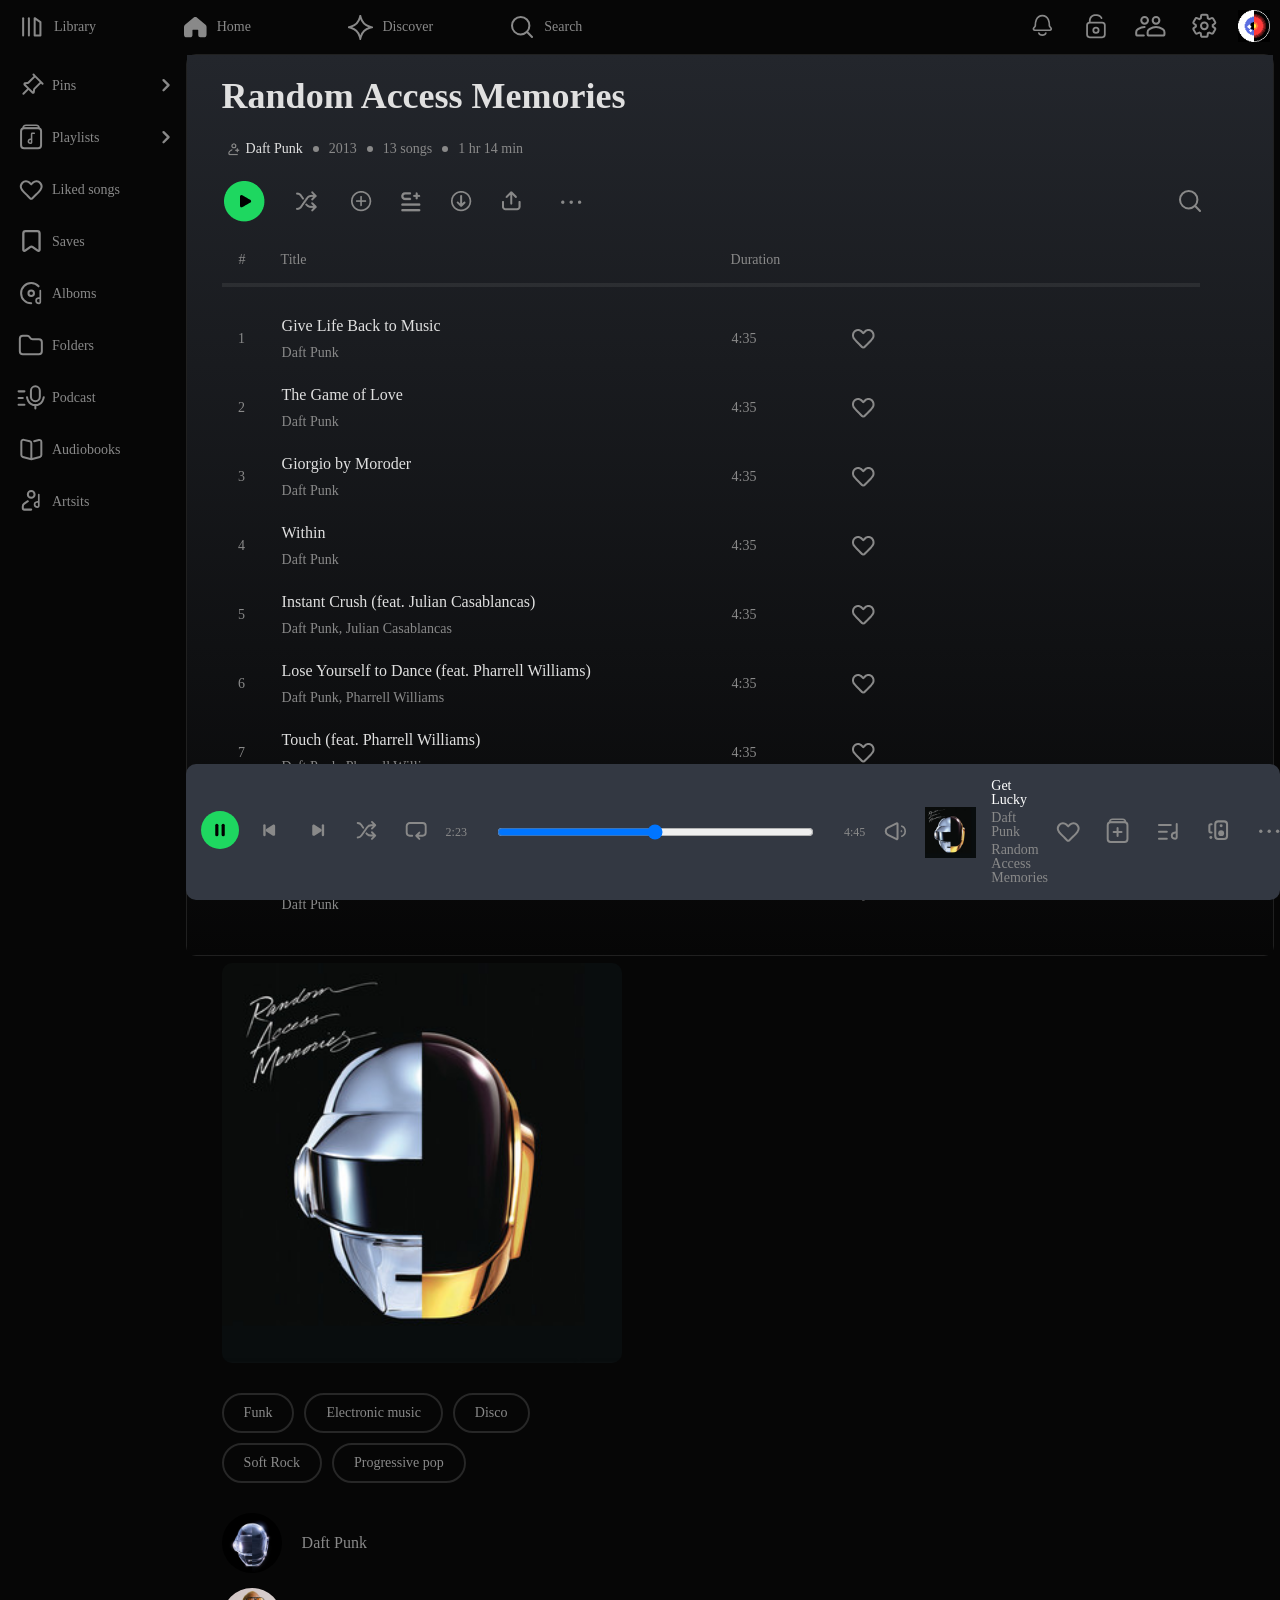
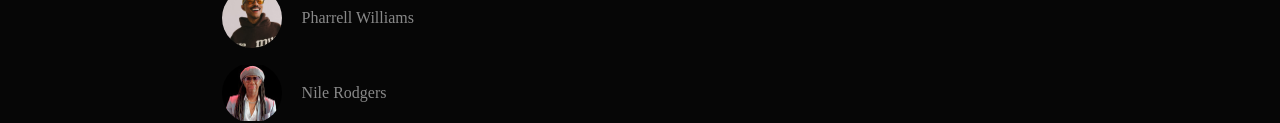
==== Z-HTMLS/Album.html @ 8d75981a "fix bugs" ====
<!DOCTYPE html>
<html lang="en">
    <head>
        <meta charset="UTF-8">
        <meta name="viewport" content="width=device-width, initial-scale=1.0">
        <title>Album</title>
        <link rel="stylesheet" href="../css/style.css">
    </head>

    <body>
        <!-- mobile and desktop header and menu -->
        <header>
            <!-- desktop >1200px -->
            <section class="desktop-menu">
                <figure class="first-section-head">
                    <div class="header-div">
                        <a href="./Library-HTML/Library.html">
                            <img src=".././assets/images/library.svg" alt="#">
                            <p>Library</p>
                        </a>
                    </div>

                    <div class="header-div">
                        <a href="../index.html">
                            <img src=".././assets/images/home button.svg" alt="#">
                            <p>Home</p>
                        </a>
                    </div>

                    <div class="header-div">
                        <a href="Discover.html">
                            <img src=".././assets/images/Star.svg" alt="#">
                            <p>Discover</p>
                        </a>
                    </div>

                    <div class="header-div">
                        <a href="#">
                            <img src=".././assets/images/search.svg" alt="#">
                            <p>Search</p>
                        </a>
                    </div>

                </figure>
                <figure class="second-section-head">
                    <a href="#"><img src=".././assets/images/News.svg" class="green-hover" alt="#"></a>
                    <a href="#"><img src=".././assets/images/private.svg" class="green-hover" alt="#"></a>

                    <!-- მარჯვენა საიდბარის ღილაკი -->
                    <label for="right-sidebar" class="right-sidebar-btn">
                        <input type="checkbox" id="right-sidebar" hidden>
                        <img src=".././assets/images/friends.svg" alt="#" class="checked-color">
                    </label>

                    <a href="#"><img src=".././assets/images/settings.svg" class="green-hover" alt="#"></a>
                    <a href="#"><img src=".././assets/images/profile image.png" class="profile-img" alt="#"></a>
                </figure>
            </section>
            <!-- mobile 390px -->
            <section class="mobile-menu">
                <div class="header-div">
                    <a href="../index.html">
                        <img src=".././assets/images/home button.svg" alt="#">
                        <p>Home</p>
                    </a>
                </div>
                <div class="header-div">
                    <a href="Discover.html">
                        <img src=".././assets/images/Star.svg" alt="#">
                        <p>Discover</p>
                    </a>
                </div>
                <div class="header-div">
                    <a href="#">
                        <img src=".././assets/images/search.svg" alt="#">
                        <p>Search</p>
                    </a>
                </div>
                <div class="header-div">
                    <a href="Library-HTML/Library.html">
                        <img src=".././assets/images/library.svg" alt="#">
                        <p>Library</p>
                    </a>
                </div>
                <div class="header-div">
                    <a href="#">
                        <img src=".././assets/images/profile.svg" alt="#">
                        <p>Me</p>
                    </a>
                </div>
            </section>
        </header>

        <main>
            <!-- sidebar sections -->
            <aside class="side-bar">
                <nav>
                    <ul>
                        <li>
                            <a href="#">
                                <img src=".././assets/images/Pins.svg" alt="#">
                                <p>Pins</p>
                            </a>
                            <img class="arrow" src=".././assets/images/sidebar.svg" alt="#">
                        </li>
                        <li>
                            <a href="Playlist.html">
                                <img src=".././assets/images/Playlist.svg" alt="#">
                                <p>Playlists</p>
                            </a>
                            <img class="arrow" src=".././assets/images/sidebar.svg" alt="#">
                        </li>
                        <li>
                            <a href="./Library-HTML/Linked-songs.html">
                                <img src=".././assets/images/liked songs.svg" alt="#">
                                <p>Liked songs</p>
                            </a>
                        </li>
                        <li>
                            <a href="#">
                                <img src=".././assets/images/saves.svg" alt="#">
                                <p>Saves</p>
                            </a>
                        </li>
                        <li>
                            <a href="Album.html">
                                <img src=".././assets/images/Alboms.svg" alt="#">
                                <p>Alboms</p>
                            </a>
                        </li>
                        <li>
                            <a href="#">
                                <img src=".././assets/images/Folders.svg" alt="#">
                                <p>Folders</p>
                            </a>
                        </li>
                        <li>
                            <a href="Podcasts/Podcast.html">
                                <img src=".././assets/images/podcast.svg" alt="#">
                                <p>Podcast</p>
                            </a>
                        </li>
                        <li>
                            <a href="#">
                                <img src=".././assets/images/audiobook.svg" alt="#">
                                <p>Audiobooks</p>
                            </a>
                        </li>
                        <li>
                            <a href="Artists-HTML/Artist-Home.html">
                                <img src=".././assets/images/Artists.svg" alt="#">
                                <p>Artsits</p>
                            </a>
                        </li>
                    </ul>
                </nav>
            </aside>
            

            <!-- ************************************ -->

            <!--  M O B I L E  -->
            <section class="main-content">
                <section class="album-background">
                    <section class="albumList">
                        <div class="album-search">
                            <label>
                                <input type="search" name="album-search" placeholder="Search playlist">
                                <img src="../assets/images/search.svg" class="Lib-search-Hov">
                            </label>
                            <img src="../assets/images/mobile-inf.png">
                        </div>

                        <div class="imgCenter">
                            <img src="../assets/images/JovanyJorjo.png" alt="card" title="Random Access Memories">
                        </div>


                        <div class="album-main-center">
                            <p>Random Access Memories</p>

                            <div class="album-middle-cont">
                                <p>By <span class="spotify">Spotify</span> </p>
                                <div></div>
                                <p> 50 songs </p>
                                <div></div>
                                <p> 3 hr 30 min</p>
                            </div>

                            <div class="Center-last">
                                <div>
                                    <img src="../assets/images/plusBag-icon.png" alt="icon">
                                    <img src="../assets/images/snake-icon.png" alt="icon">
                                    <img src="../assets/images/download-icon.png" alt="icon">
                                    <img src="../assets/images/tree-dots.png" alt="icon">
                                </div>
                                <div>
                                    <img src="../assets/images/doubleArrow-icon.png" alt="icon">
                                    <img src="../assets/images/greenYoutub-icon.png" alt="icon">
                                </div>
                            </div>
                        </div>


                        <div class="play-last-content">
                            <div class="play-cont">
                                <div>
                                    <img src="../assets/images/JovanyJorjo.png" class="play-cont-img" alt="Jovany Jorjo" title="Jovany Jorjo">
                                    <div>
                                        <p>Get Lucky</p>
                                        <p>Daft Punk</p>
                                    </div>
                                </div>
                                <img src="../assets/images/tree-dots.png" class="tree-dots" alt="icon" title="three dots">
                            </div>
                            
                            <div class="play-cont">
                                <div>
                                    <img src="../assets/images/JovanyJorjo.png" class="play-cont-img" alt="Jovany Jorjo" title="Jovany Jorjo">
                                    <div>
                                        <p>Instant Crush</p>
                                        <p>Daft Punk, Julian Casablancas</p>
                                    </div>
                                </div>
                                <img src="../assets/images/tree-dots.png" class="tree-dots" alt="icon" title="three dots">
                            </div>

                            <div class="play-cont">
                                <div>
                                    <img src="../assets/images/onMelancholy.png" class="play-cont-img" alt="Jovany Jorjo" title="Jovany Jorjo">
                                    <div>
                                        <p>On Melancholy Hill</p>
                                        <p>Gorillaz</p>
                                    </div>
                                </div>
                                <img src="../assets/images/tree-dots.png" class="tree-dots" alt="icon" title="three dots">
                            </div>

                            <div class="play-cont">
                                <div>
                                    <img src="../assets/images/Tained-love.png" class="play-cont-img" alt="Jovany Jorjo" title="Jovany Jorjo">
                                    <div>
                                        <p>Tainted Love</p>
                                        <p>Soft Cell</p>
                                    </div>
                                </div>
                                <img src="../assets/images/tree-dots.png" class="tree-dots" alt="icon" title="three dots">
                            </div>

                            <div class="play-cont">
                                <div>
                                    <img src="../assets/images/oneMoreTime.png" class="play-cont-img" alt="Jovany Jorjo" title="Jovany Jorjo">
                                    <div>
                                        <p>One More Time</p>
                                        <p>Daft Punk</p>
                                    </div>
                                </div>
                                <img src="../assets/images/tree-dots.png" class="tree-dots" alt="icon" title="three dots">
                            </div>

                            <div class="play-cont">
                                <div>
                                    <img src="../assets/images/ElectricFeel.png" class="play-cont-img" alt="Jovany Jorjo" title="Jovany Jorjo">
                                    <div>
                                        <p>Electric Feel</p>
                                        <p>MGMT</p>
                                    </div>
                                </div>
                                <img src="../assets/images/tree-dots.png" class="tree-dots" alt="icon" title="three dots">
                            </div>

                            <div class="play-cont">
                                <div>
                                    <img src="../assets/images/JovanyJorjo.png" class="play-cont-img" alt="Jovany Jorjo" title="Jovany Jorjo">
                                    <div>
                                        <p>Give Life Back to Music</p>
                                        <p>Daft Punk</p>
                                    </div>
                                </div>
                                <img src="../assets/images/tree-dots.png" class="tree-dots" alt="icon" title="three dots">
                            </div>
                        </div>
                    </section>
                </section>


                <!--  D E S K T O P  -->
                <section class="album-body">
                    <section class="PlayDeskCont albumDeskCont">
                        <div class="left-content album-left">
                            <div class="PlayDesk-head">
                                <p>Random Access Memories</p>

                                <div class="PlayDesk-middle">
                                    <span>
                                        <img src="../assets/images/addFriends.png" alt="icon" class="album-addFriend-icon">
                                    </span>
                                    <p><span class="spotify">Daft Punk</span></p>
                                    <div></div>
                                    <p> 2013 </p>
                                    <div></div>
                                    <p> 13 songs</p>
                                    <div></div>
                                    <p>1 hr 14 min</p>
                                </div>

                                <div class="PlayDesk-last album-head-last">
                                    <div>
                                        <img src="../assets/images/greenYoutub-icon.png" alt="icon">
                                        <img src="../assets/images/doubleArrow-icon.png" alt="icon">
                                        <img src="../assets/images/plus-circle-icon.png" alt="icon">
                                        <img src="../assets/images/snake-icon.png" alt="icon">
                                        <img src="../assets/images/download-icon.png" alt="icon">
                                        <img src="../assets/images/upload-icon.png" alt="icon">
                                        <img src="../assets/images/tree-dots.png" alt="icon">
                                    </div>
                                    <img src="../assets/images/search.svg" alt="icon">
                                </div>
                            </div>


                            <div class="album-main-cont">
                                <div class="album-list-head">
                                    <p>#</p>
                                    <p>Title</p>
                                    <p>Duration</p>
                                </div>

                                <hr>

                                <div class="album-list-main">
                                    <div>
                                        <p>1</p>
                                        <div>
                                            <p>Give Life Back to Music</p>
                                            <p>Daft Punk</p>
                                        </div>
                                        <p>4:35</p>
                                        <img src="../assets/images/heart-icon.png" alt="icon">
                                    </div>

                                    <div>
                                        <p>2</p>
                                        <div>
                                            <p>The Game of Love</p>
                                            <p>Daft Punk</p>
                                        </div>
                                        <p>4:35</p>
                                        <img src="../assets/images/heart-icon.png" alt="icon">
                                    </div>

                                    <div>
                                        <p>3</p>
                                        <div>
                                            <p>Giorgio by Moroder</p>
                                            <p>Daft Punk</p>
                                        </div>
                                        <p>4:35</p>
                                        <img src="../assets/images/heart-icon.png" alt="icon">
                                    </div>

                                    <div>
                                        <p>4</p>
                                        <div>
                                            <p>Within</p>
                                            <p>Daft Punk</p>
                                        </div>
                                        <p>4:35</p>
                                        <img src="../assets/images/heart-icon.png" alt="icon">
                                    </div>

                                    <div>
                                        <p>5</p>
                                        <div>
                                            <p>Instant Crush (feat. Julian Casablancas)</p>
                                            <p>Daft Punk, Julian Casablancas</p>
                                        </div>
                                        <p>4:35</p>
                                        <img src="../assets/images/heart-icon.png" alt="icon">
                                    </div>

                                    <div>
                                        <p>6</p>
                                        <div>
                                            <p>Lose Yourself to Dance (feat. Pharrell Williams)</p>
                                            <p>Daft Punk, Pharrell Williams</p>
                                        </div>
                                        <p>4:35</p>
                                        <img src="../assets/images/heart-icon.png" alt="icon">
                                    </div>

                                    <div>
                                        <p>7</p>
                                        <div>
                                            <p>Touch (feat. Pharrell Williams)</p>
                                            <p>Daft Punk, Pharrell Williams</p>
                                        </div>
                                        <p>4:35</p>
                                        <img src="../assets/images/heart-icon.png" alt="icon">
                                    </div>

                                    <div>
                                        <p>8</p>
                                        <div>
                                            <p>Get Lucky (feat. Pharrell Williams and Nile Rodgers)</p>
                                            <p>Daft Punk, Pharrell Williams, Nile Rodgers</p>
                                        </div>
                                        <p>4:35</p>
                                        <img src="../assets/images/heart-icon.png" alt="icon">
                                    </div>

                                    <div>
                                        <p>9</p>
                                        <div>
                                            <p>Beyond</p>
                                            <p>Daft Punk</p>
                                        </div>
                                        <p>4:35</p>
                                        <img src="../assets/images/heart-icon.png" alt="icon">
                                    </div>
                                </div>
                            </div>
                        </div>


                        <div class="album-right-content">
                            <img src="../assets/images/JovanyJorjo.png" alt="img" title="Daft Punk Mix">

                            <div class="right-content-btn">
                                <div>Funk</div>
                                <div>Electronic music</div>
                                <div>Disco</div>
                                <div>Soft Rock</div>
                                <div>Progressive pop</div>
                            </div>

                            <div class="PlayLastRightDiv">
                                <div>
                                    <div class="Play-last-img Playimg1">
                                        <img src="../assets/images/Daft-bleck.png" alt="image">
                                    </div>
                                    <p>Daft Punk</p>
                                </div>
                                <div>
                                    <div class="Play-last-img  Playimg2">
                                        <img src="../assets/images/Pharrell.png" alt="image">
                                    </div>
                                    <p>Pharrell Williams</p>
                                </div>
                                <div>
                                    <div class="Play-last-img">
                                        <img src="../assets/images/Nile.png" alt="image">
                                    </div>
                                    <p>Nile Rodgers</p>
                                </div>
                            </div>
                        </div>
                    </section>
                </section>
            </section>
            <!-- ************************************ -->


            <!-- ********* rightb side bar ********** -->

            <section class="right-sidebar-section">
                <aside class="rightSidebar">
                    <div class="right-bar-head">
                        <p>Friends Activity</p>
                        <img src="../assets/images/addFriends.png" class="addFriends-img">
                    </div>


                    <div class="right-main-divs">
                        <img src=".././assets/images/friend1.png" class="friends-img">
                        <div>
                            <p>FriendlyMusicListener</p>
                            <div class="friends-list1">
                                <img src="../assets/images/iconsConection.png">
                                <p>Goosebumps</p>
                                <div></div>
                                <p>Travis Scott</p>
                            </div>
                        </div>
                    </div>

                    <div class="right-main-divs">
                        <img src=".././assets/images/friend2.png" class="friends-img">
                        <div>
                            <p>AverageMusicEnjoyer</p>
                            <div class="friends-list1">
                                <img src="../assets/images/iconsConection.png">
                                <p>Get Lucky</p>
                                <div></div>
                                <p>Daft Punk</p>
                            </div>
                        </div>
                    </div>

                    <div class="right-main-divs">
                        <img src=".././assets/images/friend3.png" class="friends-img">
                        <div>
                            <p>MusicEnthusiast</p>
                            <div class="friends-list2">
                                <p>1h</p>
                                <p>would he</p>
                                <div></div>
                                <p>joji</p>
                            </div>
                        </div>
                    </div>

                    <div class="right-main-divs">
                        <img src=".././assets/images/friend4.png" class="friends-img">
                        <div>
                            <p>IListenToMusic56</p>
                            <div class="friends-list2">
                                <p>6h</p>
                                <p>Rockstar</p>
                                <div></div>
                                <p>Post Malone</p>
                            </div>
                        </div>
                    </div>
                </aside>
            </section>
        </main>

        <footer>
            <section class="player">
                <nav class="mobile-player">
                    <ul class="items-wrapper">
                        <li class="song-player">
                            <img class="mobile-player-photo" src=".././assets/player images/music-img.png" alt="">
                            <article class="player-text-container">
                                <p class="song-title">Get Lucky (feat. Pharrell Williams and Nile Rodgers)</p>
                                <p>Daft Punk</p>
                            </article>
                        </li>
                        <li class="buttons-container">
                            <button><img src=".././assets/player images/add to playlits.svg" alt="#"></button>
                            <button><img src=".././assets/player images/play simple.svg" alt="#"></button>
                        </li>
                    </ul>
                </nav>
                <nav class="desktop-player">
                    <ul class="list-item-containers">
                        <li><button class="pause-button"><img src=".././assets/desktop-player imagaes/desktop player -pouse button.svg" alt="#"></button></li>
                        <li><button><img src=".././assets/desktop-player imagaes/player left.svg" alt="#"></button></li>
                        <li><button><img src=".././assets/desktop-player imagaes/player right.svg" alt="#"></button></li>
                        <li><button><img src=".././assets/desktop-player imagaes/shuffle.svg" alt="#"></button></li>
                        <li><button><img src=".././assets/desktop-player imagaes/loop.svg" alt="#"></button></li>
                        <li>
                            <article class="player-time">
                                <span>2:23</span>
                                <input type="range" min="0" max="100" value="50" class="progress">
                                <span>4:45</span>
                            </article>
                        </li>
                        <li><button><img src=".././assets/desktop-player imagaes/volume.svg" alt="#"></button></li>
                        <li>
                            <figure>
                                <img class="desktop-playe-image" src=".././assets/player images/music-img.png" alt="#">
                                <figcaption>
                                    <h1>Get Lucky</h1>
                                    <p>Daft Punk</p>
                                    <p>Random Access Memories</p>
                                </figcaption>
                            </figure>
                        </li>
                    </ul>

                    <ul class="list-item-containers">
                        <li><button><img src=".././assets/desktop-player imagaes/pc-like.svg" alt="#"></button></li>
                        <li><button><img src=".././assets/desktop-player imagaes/pc-playlist.svg" alt="#"></button></li>
                        <li><button><img src=".././assets/desktop-player imagaes/pc-lyrics.svg" alt="#"></button></li>
                        <li><button><img src=".././assets/desktop-player imagaes/pc-device.svg" alt="#"></button></li>
                        <li><button><img src=".././assets/desktop-player imagaes/pc-playing-more.svg" alt="#"></button></li>
                        <li><button class="line"><img src=".././assets/desktop-player imagaes/line.svg" alt="#"></button></li>
                        <li><button class="profile-img"><img src=".././assets/desktop-player imagaes/DJ.svg" alt="#"></button></li>
                        <li><button><img src=".././assets/desktop-player imagaes/pc-queue.svg" alt="#"></button></li>
                    </ul>
                </nav>
            </section>
        </footer>
    </body>
</html>
---- css/style.css ----
*, *::after, *::before {
  padding: 0;
  margin: 0;
  box-sizing: border-box;
}

body {
  width: 100%;
  background-color: #060606;
  color: #E0E0E0;
}

html {
  font-size: 62.5%;
}

li {
  list-style: none;
}

a {
  text-decoration: none;
  color: #898989;
}

h1 {
  color: #898989;
}

.desktop-player {
  display: none;
}

@media (min-width: 1200px) {
  .desktop-player {
    width: 85.5%;
    background-color: #333842;
    display: flex;
    justify-content: space-between;
    align-items: center;
    border-radius: 1rem;
    padding: 1.5rem;
    position: fixed;
    bottom: 0;
    right: 0;
  }
  .list-item-containers {
    display: flex;
    justify-content: center;
    align-items: center;
    gap: 1rem;
  }
  .list-item-containers li button {
    background-color: transparent;
    border: 0 solid;
  }
  .list-item-containers li button:hover, .list-item-containers li button:hover {
    filter: brightness(0) saturate(100%) invert(57%) sepia(98%) saturate(400%) hue-rotate(80deg) brightness(110%);
  }
  .list-item-containers li .pause-button:hover, .list-item-containers li .line:hover, .list-item-containers li .profile-img:hover {
    filter: none;
  }
  .player-time {
    display: flex;
    justify-content: center;
    align-items: center;
    gap: 3rem;
  }
  .player-time input {
    width: 31.7rem;
  }
  .player-time span {
    font-size: 1.2rem;
    font-weight: 400;
    line-height: 100%;
    letter-spacing: 3%;
    color: #898989;
  }
  .desktop-playe-image {
    width: 5.1rem;
  }
  figure {
    display: flex;
    justify-content: center;
    align-items: center;
    gap: 1.5rem;
    cursor: pointer;
  }
  figure figcaption {
    display: flex;
    justify-content: center;
    align-items: start;
    flex-direction: column;
    gap: 0.4rem;
  }
  figure figcaption h1 {
    font-size: 1.4rem;
    font-weight: 400;
    line-height: 100%;
    letter-spacing: 3%;
    color: white;
  }
  figure figcaption p {
    font-size: 1.4rem;
    font-weight: 400;
    line-height: 100%;
    letter-spacing: 3%;
    color: #898989;
  }
}
header {
  width: 100%;
}

.desktop-menu {
  display: none;
}

.mobile-menu {
  background: linear-gradient(to bottom, rgba(17, 17, 17, 0.85) 0%, rgb(17, 17, 17) 100%);
  display: flex;
  justify-content: center;
  align-items: center;
  padding: 2rem 2.85rem;
  gap: 3.1rem;
  position: fixed;
  bottom: 0;
  left: 0;
  right: 0;
  z-index: 100;
}
.mobile-menu .header-div a {
  display: flex;
  justify-content: center;
  align-items: center;
  flex-direction: column;
  padding: 0.4rem 0.5rem;
  gap: 0.7rem;
}
.mobile-menu .header-div a p {
  font-size: 1.2rem;
  font-weight: 400;
  line-height: 100%;
  letter-spacing: 3%;
}

.header-div:hover img {
  filter: brightness(0) saturate(100%) invert(57%) sepia(98%) saturate(400%) hue-rotate(80deg) brightness(110%);
}

@media (min-width: 1200px) {
  .mobile-menu {
    display: none;
  }
  .desktop-menu {
    display: flex;
    justify-content: space-between;
    align-items: center;
    width: 100%;
    height: 4rem;
    padding: 2.7rem 0;
    background-color: #060606;
  }
  .desktop-menu .first-section-head {
    display: flex;
    justify-content: start;
    align-items: center;
    width: 100%;
  }
  .desktop-menu .first-section-head .header-div {
    width: 14.7%;
    padding: 0.5rem;
  }
  .desktop-menu .first-section-head .header-div a {
    display: flex;
    justify-content: start;
    align-items: center;
    gap: 1rem;
    padding-left: 1.5rem;
  }
  .desktop-menu .first-section-head .header-div a p {
    font-size: 1.4rem;
    font-weight: 400;
    line-height: 100%;
    letter-spacing: 3%;
  }
  .desktop-menu .second-section-head {
    display: flex;
    justify-content: center;
    align-items: center;
    gap: 1.3rem;
    padding: 1rem;
  }
  .desktop-menu .second-section-head .green-hover:hover {
    filter: brightness(0) saturate(100%) invert(57%) sepia(98%) saturate(400%) hue-rotate(80deg) brightness(110%);
  }
  .desktop-menu .second-section-head .green-hover:hover {
    transform: scale(1.1);
    transition: 0.2s;
    cursor: pointer;
  }
  .desktop-menu .second-section-head .green-hover:active {
    filter: brightness(0) saturate(100%) invert(57%) sepia(98%) saturate(400%) hue-rotate(80deg) brightness(110%);
  }
  .desktop-menu .second-section-head .green-hover:active {
    transform: scale(1.2);
    transition: 0.2s;
    cursor: pointer;
  }
  .header-div:hover {
    background-color: #111111;
    border-radius: 1rem;
  }
  .profile-img {
    width: 3.2rem;
  }
}
.side-bar {
  display: none;
}

main {
  display: flex;
  width: 100%;
}

.card-container {
  width: 100%;
}

.main-content {
  width: 100%;
  padding: 0;
  border: 0.1rem solid #202020;
  border-radius: 1rem;
}

@media (min-width: 1200px) {
  .main-content {
    width: 85%;
  }
  .side-bar {
    display: flex;
    width: 14.5%;
    flex-shrink: 0;
    background-color: #060606;
    font-size: 1.4rem;
    font-weight: 400;
    line-height: 100%;
    letter-spacing: 3%;
  }
  .side-bar nav {
    margin-top: 1.1rem;
    margin-left: 1.1rem;
    width: 100%;
  }
  .side-bar nav ul {
    display: flex;
    justify-content: center;
    align-items: start;
    flex-direction: column;
    gap: 1.1rem;
  }
  .side-bar nav ul li {
    display: flex;
    justify-content: space-between;
    align-items: center;
    width: 100%;
  }
  .side-bar nav ul li a {
    display: flex;
    justify-content: start;
    align-items: center;
    width: 100%;
  }
  .side-bar nav ul li a p {
    font-size: 1.4rem;
    font-weight: 400;
    line-height: 100%;
    letter-spacing: 3%;
  }
  .side-bar nav ul li a .arrow {
    margin-right: 0;
  }
  .side-bar nav ul li:hover {
    background-color: #111111;
    cursor: pointer;
  }
}
.right-sidebar-section {
  display: none;
}

.card-container {
  padding: 0 2rem;
}

@media (min-width: 64rem) {
  .right-sidebar-section {
    display: block;
  }
  .right-sidebar-btn {
    cursor: pointer;
  }
  .right-sidebar-btn:hover {
    filter: brightness(0) saturate(100%) invert(57%) sepia(98%) saturate(400%) hue-rotate(80deg) brightness(110%);
  }
  .right-sidebar-btn:hover {
    transform: scale(1.1);
    transition: 0.2s;
    cursor: pointer;
  }
  .right-sidebar-btn:active {
    filter: brightness(0) saturate(100%) invert(57%) sepia(98%) saturate(400%) hue-rotate(80deg) brightness(110%);
  }
  .right-sidebar-btn:active {
    transform: scale(1.2);
    transition: 0.2s;
    cursor: pointer;
  }
  .rightSidebar {
    width: 35.8rem;
    height: 100%;
    background-color: #060606;
    border: 0.1rem solid #202020;
    border-radius: 1rem;
    display: none;
  }
  body:has(#right-sidebar:checked) main {
    display: flex;
    justify-content: flex-start;
  }
  body:has(#right-sidebar:checked) .main-content {
    display: flex;
    justify-content: start;
    width: 110rem;
  }
  body:has(#right-sidebar:checked) .checked-color {
    filter: brightness(0) saturate(100%) invert(57%) sepia(98%) saturate(400%) hue-rotate(80deg) brightness(110%);
  }
  body:has(#right-sidebar:checked) .rightSidebar {
    display: block;
  }
  body:has(#right-sidebar:checked) .addFriends-img:hover {
    filter: brightness(0) saturate(100%) invert(57%) sepia(98%) saturate(400%) hue-rotate(80deg) brightness(110%);
  }
  body:has(#right-sidebar:checked) .addFriends-img:hover {
    transform: scale(1.1);
    transition: 0.2s;
    cursor: pointer;
  }
  body:has(#right-sidebar:checked) .addFriends-img:active {
    filter: brightness(0) saturate(100%) invert(57%) sepia(98%) saturate(400%) hue-rotate(80deg) brightness(110%);
  }
  body:has(#right-sidebar:checked) .addFriends-img:active {
    transform: scale(1.2);
    transition: 0.2s;
    cursor: pointer;
  }
  body:has(#right-sidebar:checked) .friends-img {
    width: 4rem;
  }
  body:has(#right-sidebar:checked) .rightSidebar {
    display: flex;
    flex-direction: column;
    gap: 3rem;
    padding-left: 2rem;
    color: #E0E0E0;
  }
  body:has(#right-sidebar:checked) .rightSidebar > div {
    display: flex;
    gap: 2rem;
  }
  body:has(#right-sidebar:checked) .right-bar-head {
    display: felx;
    justify-content: space-between;
    align-items: center;
    padding: 2.5rem 0 1.5rem 0;
    width: 30rem;
    font-size: 1.4rem;
    font-weight: 500;
  }
  body:has(#right-sidebar:checked) .right-main-divs > img {
    height: 4rem;
  }
  body:has(#right-sidebar:checked) .rightSidebar > div:nth-of-type(1n+2) {
    width: 26.1rem;
    height: 4.6rem;
  }
  body:has(#right-sidebar:checked) .right-main-divs > div {
    display: flex;
    flex-direction: column;
    gap: 1rem;
  }
  body:has(#right-sidebar:checked) .friends-list1,
  body:has(#right-sidebar:checked) .friends-list2 {
    display: flex;
    align-items: center;
    width: 21.7rem;
  }
  body:has(#right-sidebar:checked) .friends-list1 {
    gap: 1rem;
    transform: translate(-1rem, -0.5rem);
  }
  body:has(#right-sidebar:checked) .friends-list2 {
    gap: 2rem;
  }
  body:has(#right-sidebar:checked) .friends-list1 > div,
  body:has(#right-sidebar:checked) .friends-list2 > div {
    width: 0.3rem;
    height: 0.3rem;
    background-color: #898989;
    border-radius: 50%;
  }
  body:has(#right-sidebar:checked) .friends-list1 > p,
  body:has(#right-sidebar:checked) .friends-list2 > p {
    font-size: 1.4rem;
    font-weight: 400;
  }
  body:has(#right-sidebar:checked) .friends-list1 > p:nth-of-type(2),
  body:has(#right-sidebar:checked) .friends-list2 > p:nth-of-type(2n+1) {
    color: #898989;
  }
}
.main-content::-webkit-scrollbar {
  display: none;
}

.card-container {
  height: 113%;
}

.card-title {
  display: flex;
  justify-content: space-between;
  align-items: center;
  font-size: 2rem;
  font-weight: 700;
  padding: 2.5rem 0;
}

.card-title div {
  display: flex;
  justify-content: space-between;
  align-items: center;
  gap: 2.5rem;
}

.arr {
  display: none;
}

.treeDots {
  cursor: pointer;
}
.treeDots:hover {
  filter: brightness(0) saturate(100%) invert(57%) sepia(98%) saturate(400%) hue-rotate(80deg) brightness(110%);
}
.treeDots:hover {
  transform: scale(1.1);
  transition: 0.2s;
  cursor: pointer;
}
.treeDots:active {
  filter: brightness(0) saturate(100%) invert(57%) sepia(98%) saturate(400%) hue-rotate(80deg) brightness(110%);
}
.treeDots:active {
  transform: scale(1.2);
  transition: 0.2s;
  cursor: pointer;
}

.cards-row1, .cards-row2, .cards-row3 {
  padding-left: 0.5rem;
  display: flex;
  justify-content: space-between;
  align-items: center;
  gap: 1rem;
  overflow-x: scroll;
}
.cards-row1 .cards-container, .cards-row2 .cards-container, .cards-row3 .cards-container {
  display: flex;
  flex-direction: column;
  align-items: center;
  justify-content: center;
  height: 20rem;
}
.cards-row1 .card > div:nth-of-type(1), .cards-row2 .card > div:nth-of-type(1), .cards-row3 .card > div:nth-of-type(1) {
  width: 11rem;
  height: 0.25rem;
}
.cards-row1 .card > div:nth-of-type(2), .cards-row2 .card > div:nth-of-type(2), .cards-row3 .card > div:nth-of-type(2) {
  width: 12.6rem;
  height: 0.5rem;
}
.cards-row1 .card, .cards-row2 .card, .cards-row3 .card {
  width: 14.1rem;
  height: 18.5rem;
}
.cards-row1 .card-img, .cards-row2 .card-img, .cards-row3 .card-img {
  width: 100%;
}
.cards-row1 .card-text, .cards-row2 .card-text, .cards-row3 .card-text {
  width: 13.5rem;
  height: 2.5rem;
  font-weight: 500;
  font-size: 1.16rem;
  display: flex;
  justify-content: space-between;
}
.cards-row1 .cards-container > p:nth-of-type(1), .cards-row2 .cards-container > p:nth-of-type(1), .cards-row3 .cards-container > p:nth-of-type(1) {
  color: #898989;
  font-weight: 400;
  font-size: 1rem;
  width: 13.5rem;
}
.cards-row1 .card:hover,
.cards-row1 .card-img-row3:hover, .cards-row2 .card:hover,
.cards-row2 .card-img-row3:hover, .cards-row3 .card:hover,
.cards-row3 .card-img-row3:hover {
  transform: scale(1.02);
  transition: 0.1s;
}
.cards-row1 .card:active,
.cards-row1 .card-img-row3:active, .cards-row2 .card:active,
.cards-row2 .card-img-row3:active, .cards-row3 .card:active,
.cards-row3 .card-img-row3:active {
  transform: scale(1.04);
}

.cards-row3 {
  display: flex;
  justify-content: start;
  align-items: center;
  gap: 1rem;
  font-size: 1.4rem;
  font-weight: 500;
}

.cards-row3 p {
  padding: 1.5rem 0;
}

.card-img-row3 {
  width: 14.1rem;
  height: 14.1rem;
  box-sizing: content-box;
  border-radius: 50%;
  cursor: pointer;
}

.cards-row3 div {
  display: flex;
  flex-direction: column;
  align-items: center;
  justify-content: center;
}

.cards-row1::-webkit-scrollbar,
.cards-row2::-webkit-scrollbar,
.cards-row3::-webkit-scrollbar {
  display: none;
}

.cards-row1 .cards-container:nth-of-type(1) .card {
  display: flex;
  flex-direction: column;
  align-items: center;
}
.cards-row1 .cards-container:nth-of-type(1) .card > div:nth-of-type(1) {
  background-color: rgba(206, 110, 154, 0.1490196078);
  border-radius: 0.8rem 0.8rem 0 0;
  border: 0.1rem solid black;
  box-sizing: content-box;
}
.cards-row1 .cards-container:nth-of-type(1) .card > div:nth-of-type(2) {
  background-color: rgba(206, 110, 154, 0.3019607843);
  border-radius: 0.8rem 0.8rem 0 0;
}
.cards-row1 .cards-container:nth-of-type(1) .card-text > p:nth-of-type(2) {
  color: #CE6E9A;
  font-weight: 400;
}
.cards-row1 .cards-container:nth-of-type(1) .card-img {
  border-radius: 0.8rem;
  border: 0.15rem solid black;
}

.cards-row1 .cards-container:nth-of-type(2) .card {
  display: flex;
  flex-direction: column;
  align-items: center;
}
.cards-row1 .cards-container:nth-of-type(2) .card > div:nth-of-type(1) {
  background-color: rgba(149, 230, 211, 0.1490196078);
  border-radius: 0.8rem 0.8rem 0 0;
  border: 0.1rem solid black;
  box-sizing: content-box;
}
.cards-row1 .cards-container:nth-of-type(2) .card > div:nth-of-type(2) {
  background-color: rgba(149, 230, 211, 0.3019607843);
  border-radius: 0.8rem 0.8rem 0 0;
}
.cards-row1 .cards-container:nth-of-type(2) .card-text > p:nth-of-type(2) {
  color: #95E6D3;
  font-weight: 400;
}
.cards-row1 .cards-container:nth-of-type(2) .card-img {
  border-radius: 0.8rem;
  border: 0.15rem solid black;
}

.cards-row1 .cards-container:nth-of-type(3) .card {
  display: flex;
  flex-direction: column;
  align-items: center;
}
.cards-row1 .cards-container:nth-of-type(3) .card > div:nth-of-type(1) {
  background-color: rgba(244, 184, 189, 0.1490196078);
  border-radius: 0.8rem 0.8rem 0 0;
  border: 0.1rem solid black;
  box-sizing: content-box;
}
.cards-row1 .cards-container:nth-of-type(3) .card > div:nth-of-type(2) {
  background-color: rgba(244, 184, 189, 0.3019607843);
  border-radius: 0.8rem 0.8rem 0 0;
}
.cards-row1 .cards-container:nth-of-type(3) .card-text > p:nth-of-type(2) {
  color: #F4B8BD;
  font-weight: 400;
}
.cards-row1 .cards-container:nth-of-type(3) .card-img {
  border-radius: 0.8rem;
  border: 0.15rem solid black;
}

.cards-row1 .cards-container:nth-of-type(4) .card {
  display: flex;
  flex-direction: column;
  align-items: center;
}
.cards-row1 .cards-container:nth-of-type(4) .card > div:nth-of-type(1) {
  background-color: rgba(195, 231, 183, 0.1490196078);
  border-radius: 0.8rem 0.8rem 0 0;
  border: 0.1rem solid black;
  box-sizing: content-box;
}
.cards-row1 .cards-container:nth-of-type(4) .card > div:nth-of-type(2) {
  background-color: rgba(195, 231, 183, 0.3019607843);
  border-radius: 0.8rem 0.8rem 0 0;
}
.cards-row1 .cards-container:nth-of-type(4) .card-text > p:nth-of-type(2) {
  color: #C3E7B7;
  font-weight: 400;
}
.cards-row1 .cards-container:nth-of-type(4) .card-img {
  border-radius: 0.8rem;
  border: 0.15rem solid black;
}

.cards-row1 .cards-container:nth-of-type(5) .card {
  display: flex;
  flex-direction: column;
  align-items: center;
}
.cards-row1 .cards-container:nth-of-type(5) .card > div:nth-of-type(1) {
  background-color: rgba(243, 127, 166, 0.1490196078);
  border-radius: 0.8rem 0.8rem 0 0;
  border: 0.1rem solid black;
  box-sizing: content-box;
}
.cards-row1 .cards-container:nth-of-type(5) .card > div:nth-of-type(2) {
  background-color: rgba(243, 127, 166, 0.3019607843);
  border-radius: 0.8rem 0.8rem 0 0;
}
.cards-row1 .cards-container:nth-of-type(5) .card-text > p:nth-of-type(2) {
  color: #F37FA6;
  font-weight: 400;
}
.cards-row1 .cards-container:nth-of-type(5) .card-img {
  border-radius: 0.8rem;
  border: 0.15rem solid black;
}

.cards-row1 .cards-container:nth-of-type(6) .card {
  display: flex;
  flex-direction: column;
  align-items: center;
}
.cards-row1 .cards-container:nth-of-type(6) .card > div:nth-of-type(1) {
  background-color: rgba(160, 190, 200, 0.1490196078);
  border-radius: 0.8rem 0.8rem 0 0;
  border: 0.1rem solid black;
  box-sizing: content-box;
}
.cards-row1 .cards-container:nth-of-type(6) .card > div:nth-of-type(2) {
  background-color: rgba(160, 190, 200, 0.3019607843);
  border-radius: 0.8rem 0.8rem 0 0;
}
.cards-row1 .cards-container:nth-of-type(6) .card-text > p:nth-of-type(2) {
  color: #A0BEC8;
  font-weight: 400;
}
.cards-row1 .cards-container:nth-of-type(6) .card-img {
  border-radius: 0.8rem;
  border: 0.15rem solid black;
}

.cards-row1 .cards-container:nth-of-type(7) .card {
  display: flex;
  flex-direction: column;
  align-items: center;
}
.cards-row1 .cards-container:nth-of-type(7) .card > div:nth-of-type(1) {
  background-color: rgba(253, 216, 125, 0.1490196078);
  border-radius: 0.8rem 0.8rem 0 0;
  border: 0.1rem solid black;
  box-sizing: content-box;
}
.cards-row1 .cards-container:nth-of-type(7) .card > div:nth-of-type(2) {
  background-color: rgba(253, 216, 125, 0.3019607843);
  border-radius: 0.8rem 0.8rem 0 0;
}
.cards-row1 .cards-container:nth-of-type(7) .card-text > p:nth-of-type(2) {
  color: #FDD87D;
  font-weight: 400;
}
.cards-row1 .cards-container:nth-of-type(7) .card-img {
  border-radius: 0.8rem;
  border: 0.15rem solid black;
}

.cards-row1 .cards-container:nth-of-type(8) .card {
  display: flex;
  flex-direction: column;
  align-items: center;
}
.cards-row1 .cards-container:nth-of-type(8) .card > div:nth-of-type(1) {
  background-color: rgba(212, 178, 169, 0.1490196078);
  border-radius: 0.8rem 0.8rem 0 0;
  border: 0.1rem solid black;
  box-sizing: content-box;
}
.cards-row1 .cards-container:nth-of-type(8) .card > div:nth-of-type(2) {
  background-color: rgba(212, 178, 169, 0.3019607843);
  border-radius: 0.8rem 0.8rem 0 0;
}
.cards-row1 .cards-container:nth-of-type(8) .card-text > p:nth-of-type(2) {
  color: #D4B2A9;
  font-weight: 400;
}
.cards-row1 .cards-container:nth-of-type(8) .card-img {
  border-radius: 0.8rem;
  border: 0.15rem solid black;
}

.cards-row2 .cards-container:nth-of-type(1) .card {
  display: flex;
  flex-direction: column;
  align-items: center;
}
.cards-row2 .cards-container:nth-of-type(1) .card > div:nth-of-type(1) {
  background-color: rgba(204, 246, 101, 0.1490196078);
  border-radius: 0.8rem 0.8rem 0 0;
  border: 0.1rem solid black;
  box-sizing: content-box;
}
.cards-row2 .cards-container:nth-of-type(1) .card > div:nth-of-type(2) {
  background-color: rgba(204, 246, 101, 0.3019607843);
  border-radius: 0.8rem 0.8rem 0 0;
}
.cards-row2 .cards-container:nth-of-type(1) .card-text > p:nth-of-type(2) {
  color: #CCF665;
  font-weight: 400;
}
.cards-row2 .cards-container:nth-of-type(1) .card-img {
  border-radius: 0.8rem;
  border: 0.15rem solid black;
}

.cards-row2 .cards-container:nth-of-type(2) .card {
  display: flex;
  flex-direction: column;
  align-items: center;
}
.cards-row2 .cards-container:nth-of-type(2) .card > div:nth-of-type(1) {
  background-color: rgba(249, 231, 44, 0.1490196078);
  border-radius: 0.8rem 0.8rem 0 0;
  border: 0.1rem solid black;
  box-sizing: content-box;
}
.cards-row2 .cards-container:nth-of-type(2) .card > div:nth-of-type(2) {
  background-color: rgba(249, 231, 44, 0.3019607843);
  border-radius: 0.8rem 0.8rem 0 0;
}
.cards-row2 .cards-container:nth-of-type(2) .card-text > p:nth-of-type(2) {
  color: #F9E72C;
  font-weight: 400;
}
.cards-row2 .cards-container:nth-of-type(2) .card-img {
  border-radius: 0.8rem;
  border: 0.15rem solid black;
}

.cards-row2 .cards-container:nth-of-type(3) .card {
  display: flex;
  flex-direction: column;
  align-items: center;
}
.cards-row2 .cards-container:nth-of-type(3) .card > div:nth-of-type(1) {
  background-color: rgba(155, 240, 226, 0.1490196078);
  border-radius: 0.8rem 0.8rem 0 0;
  border: 0.1rem solid black;
  box-sizing: content-box;
}
.cards-row2 .cards-container:nth-of-type(3) .card > div:nth-of-type(2) {
  background-color: rgba(155, 240, 226, 0.3019607843);
  border-radius: 0.8rem 0.8rem 0 0;
}
.cards-row2 .cards-container:nth-of-type(3) .card-text > p:nth-of-type(2) {
  color: #9BF0E2;
  font-weight: 400;
}
.cards-row2 .cards-container:nth-of-type(3) .card-img {
  border-radius: 0.8rem;
  border: 0.15rem solid black;
}

.cards-row2 .cards-container:nth-of-type(4) .card {
  display: flex;
  flex-direction: column;
  align-items: center;
}
.cards-row2 .cards-container:nth-of-type(4) .card > div:nth-of-type(1) {
  background-color: rgba(111, 134, 255, 0.1490196078);
  border-radius: 0.8rem 0.8rem 0 0;
  border: 0.1rem solid black;
  box-sizing: content-box;
}
.cards-row2 .cards-container:nth-of-type(4) .card > div:nth-of-type(2) {
  background-color: rgba(111, 134, 255, 0.3019607843);
  border-radius: 0.8rem 0.8rem 0 0;
}
.cards-row2 .cards-container:nth-of-type(4) .card-text > p:nth-of-type(2) {
  color: #6F86FF;
  font-weight: 400;
}
.cards-row2 .cards-container:nth-of-type(4) .card-img {
  border-radius: 0.8rem;
  border: 0.15rem solid black;
}

.cards-row2 .cards-container:nth-of-type(5) .card {
  display: flex;
  flex-direction: column;
  align-items: center;
}
.cards-row2 .cards-container:nth-of-type(5) .card > div:nth-of-type(1) {
  background-color: rgba(255, 203, 212, 0.1490196078);
  border-radius: 0.8rem 0.8rem 0 0;
  border: 0.1rem solid black;
  box-sizing: content-box;
}
.cards-row2 .cards-container:nth-of-type(5) .card > div:nth-of-type(2) {
  background-color: rgba(255, 203, 212, 0.3019607843);
  border-radius: 0.8rem 0.8rem 0 0;
}
.cards-row2 .cards-container:nth-of-type(5) .card-text > p:nth-of-type(2) {
  color: #FFCBD4;
  font-weight: 400;
}
.cards-row2 .cards-container:nth-of-type(5) .card-img {
  border-radius: 0.8rem;
  border: 0.15rem solid black;
}

.cards-row2 .cards-container:nth-of-type(6) .card {
  display: flex;
  flex-direction: column;
  align-items: center;
}
.cards-row2 .cards-container:nth-of-type(6) .card > div:nth-of-type(1) {
  background-color: rgba(255, 198, 104, 0.1490196078);
  border-radius: 0.8rem 0.8rem 0 0;
  border: 0.1rem solid black;
  box-sizing: content-box;
}
.cards-row2 .cards-container:nth-of-type(6) .card > div:nth-of-type(2) {
  background-color: rgba(255, 198, 104, 0.3019607843);
  border-radius: 0.8rem 0.8rem 0 0;
}
.cards-row2 .cards-container:nth-of-type(6) .card-text > p:nth-of-type(2) {
  color: #FFC668;
  font-weight: 400;
}
.cards-row2 .cards-container:nth-of-type(6) .card-img {
  border-radius: 0.8rem;
  border: 0.15rem solid black;
}

.cards-row2 .cards-container:nth-of-type(7) .card {
  display: flex;
  flex-direction: column;
  align-items: center;
}
.cards-row2 .cards-container:nth-of-type(7) .card > div:nth-of-type(1) {
  background-color: rgba(39, 133, 107, 0.1490196078);
  border-radius: 0.8rem 0.8rem 0 0;
  border: 0.1rem solid black;
  box-sizing: content-box;
}
.cards-row2 .cards-container:nth-of-type(7) .card > div:nth-of-type(2) {
  background-color: rgba(39, 133, 107, 0.3019607843);
  border-radius: 0.8rem 0.8rem 0 0;
}
.cards-row2 .cards-container:nth-of-type(7) .card-text > p:nth-of-type(2) {
  color: #27856B;
  font-weight: 400;
}
.cards-row2 .cards-container:nth-of-type(7) .card-img {
  border-radius: 0.8rem;
  border: 0.15rem solid black;
}

.cards-row2 .cards-container:nth-of-type(8) .card {
  display: flex;
  flex-direction: column;
  align-items: center;
}
.cards-row2 .cards-container:nth-of-type(8) .card > div:nth-of-type(1) {
  background-color: rgba(221, 19, 139, 0.1490196078);
  border-radius: 0.8rem 0.8rem 0 0;
  border: 0.1rem solid black;
  box-sizing: content-box;
}
.cards-row2 .cards-container:nth-of-type(8) .card > div:nth-of-type(2) {
  background-color: rgba(221, 19, 139, 0.3019607843);
  border-radius: 0.8rem 0.8rem 0 0;
}
.cards-row2 .cards-container:nth-of-type(8) .card-text > p:nth-of-type(2) {
  color: #DD138B;
  font-weight: 400;
}
.cards-row2 .cards-container:nth-of-type(8) .card-img {
  border-radius: 0.8rem;
  border: 0.15rem solid black;
}

@media (min-width: 1200px) {
  .card-container {
    height: 108%;
  }
  .cards-row1, .cards-row2, .cards-row3 {
    height: 25.3rem;
  }
  .cards-row1 .cards-container, .cards-row2 .cards-container, .cards-row3 .cards-container {
    width: 17rem;
    height: 25.3rem;
  }
  .cards-row1 .card, .cards-row2 .card, .cards-row3 .card {
    width: 17rem;
    height: 19rem;
  }
  .cards-row1 .card-img, .cards-row2 .card-img, .cards-row3 .card-img {
    width: 100%;
  }
  .cards-row1 .card > div:nth-of-type(1), .cards-row2 .card > div:nth-of-type(1), .cards-row3 .card > div:nth-of-type(1) {
    width: 13.3rem;
  }
  .cards-row1 .card > div:nth-of-type(2), .cards-row2 .card > div:nth-of-type(2), .cards-row3 .card > div:nth-of-type(2) {
    width: 15rem;
  }
  .cards-row1 .card-text, .cards-row2 .card-text, .cards-row3 .card-text {
    font-size: 1.4rem;
    width: 16rem;
  }
  .cards-row1 .cards-container > p:nth-of-type(1), .cards-row2 .cards-container > p:nth-of-type(1), .cards-row3 .cards-container > p:nth-of-type(1) {
    font-size: 1.2rem;
    width: 16rem;
  }
  .cards-row1 .card-img-row3, .cards-row2 .card-img-row3, .cards-row3 .card-img-row3 {
    width: 17rem;
    height: 17rem;
  }
  .cards-row3 {
    height: 22rem;
  }
  .arr {
    display: block;
    cursor: pointer;
  }
  .arr:hover {
    filter: brightness(0) saturate(100%) invert(57%) sepia(98%) saturate(400%) hue-rotate(80deg) brightness(110%);
  }
  .arr:hover {
    transform: scale(1.1);
    transition: 0.2s;
    cursor: pointer;
  }
  .arr:active {
    filter: brightness(0) saturate(100%) invert(57%) sepia(98%) saturate(400%) hue-rotate(80deg) brightness(110%);
  }
  .arr:active {
    transform: scale(1.2);
    transition: 0.2s;
    cursor: pointer;
  }
}
.mobile-player {
  width: 100%;
  position: fixed;
  bottom: 9.3rem; /* match the height of your nav bar */
  right: 0;
  z-index: 99;
  padding: 0 0.8rem;
}
.mobile-player .items-wrapper {
  padding-left: 0.8rem;
  display: flex;
  justify-content: space-between;
  align-items: center;
  width: 100%;
  border-radius: 1rem;
  gap: 1rem;
  background-color: #333842;
}
.mobile-player .items-wrapper .song-player {
  display: flex;
  justify-content: center;
  align-items: center;
  gap: 1rem;
}
.mobile-player .items-wrapper .song-player .mobile-player-photo {
  width: 4.3rem;
}
.mobile-player .items-wrapper .song-player .player-text-container {
  width: 100%;
  padding: 1rem 0;
}
.mobile-player .items-wrapper .song-player .player-text-container .song-title {
  background: linear-gradient(90deg, #DBDBDB, #333842);
  -webkit-background-clip: text;
  -webkit-text-fill-color: transparent;
  color: transparent;
}
.mobile-player .items-wrapper .song-player .player-text-container p {
  font-size: 1.4rem;
  font-weight: 400;
  line-height: 100%;
  letter-spacing: 3%;
  color: #898989;
}
.mobile-player .items-wrapper .buttons-container {
  display: flex;
  justify-content: center;
  align-items: center;
}
.mobile-player .items-wrapper .buttons-container button {
  background-color: transparent;
  border: none;
  margin-right: 0;
  cursor: pointer;
}

.items-wrapper::before {
  content: "";
  width: 45%;
  background-color: white;
  bottom: 0;
  height: 0.3rem;
  position: absolute;
  z-index: 1;
}

.items-wrapper::after {
  content: "";
  width: 90%;
  background-color: white;
  bottom: 0;
  height: 0.3rem;
  position: absolute;
  right: 2.1rem;
  opacity: 0.45;
}

@media (min-width: 1200px) {
  .mobile-player {
    display: none !important;
  }
}
.first-section {
  padding: 16px 0;
}
.first-section .filter-bar {
  display: flex;
  gap: 8px;
  margin-bottom: 24px;
  overflow-x: auto;
}
.first-section .filter-bar::-webkit-scrollbar {
  display: none;
}
.first-section .filter-bar .filter-btn {
  background-color: #2a2a2a;
  color: #ffffff;
  border: none;
  padding: 8px 16px;
  border-radius: 8px;
  font-size: 13px;
  white-space: nowrap;
  cursor: pointer;
  transition: background 0.2s ease;
}
.first-section .filter-bar .filter-btn:hover {
  background-color: #3e3e3e;
}
.first-section .filter-bar .icon-btn {
  background: transparent;
  border: none;
  padding: 0;
  box-shadow: none;
  margin-left: auto;
}
.first-section .first-section-grid {
  display: grid;
  grid-template-columns: repeat(2, 1fr);
  gap: 8px;
}
.first-section .first-section-grid .mix-card {
  display: flex;
  align-items: center;
  padding: 10px 14px;
  background-color: #2a2a2a;
  border-radius: 10px;
  overflow: hidden;
  text-decoration: none;
  transition: background 0.3s;
}
.first-section .first-section-grid .mix-card:hover {
  background-color: #404040;
}
.first-section .first-section-grid .mix-card img {
  width: 56px;
  height: 56px;
  border-radius: 8px;
  object-fit: cover;
}
.first-section .first-section-grid .mix-card .card-info {
  padding: 0 8px;
  overflow: hidden;
}
.first-section .first-section-grid .mix-card .card-info h4 {
  color: #ffffff;
  font-size: 13px;
  margin: 0 0 4px 0;
  white-space: nowrap;
  overflow: hidden;
  text-overflow: ellipsis;
}
.first-section .first-section-grid .mix-card .card-info p {
  color: #b3b3b3;
  font-size: 12px;
  margin: 0;
}

.filter-btn--all {
  display: none !important;
}

@media (min-width: 1200px) {
  .first-section .first-section-grid {
    display: none;
  }
  .filter-btn--all {
    display: flex !important;
    align-items: center;
  }
  .filter-bar {
    margin-bottom: 0 !important;
  }
}
.main-Library {
  display: block;
  margin-top: 4rem;
  padding: 0 2rem;
}

.Library-main {
  display: none;
}

.Lib-Hov:hover {
  filter: brightness(0) saturate(100%) invert(57%) sepia(98%) saturate(400%) hue-rotate(80deg) brightness(110%);
}
.Lib-Hov:hover {
  transform: scale(1.1);
  transition: 0.2s;
  cursor: pointer;
}
.Lib-Hov:active {
  filter: brightness(0) saturate(100%) invert(57%) sepia(98%) saturate(400%) hue-rotate(80deg) brightness(110%);
}
.Lib-Hov:active {
  transform: scale(1.2);
  transition: 0.2s;
  cursor: pointer;
}

.Lib-search-Hov:hover {
  filter: brightness(0) saturate(100%) invert(57%) sepia(98%) saturate(400%) hue-rotate(80deg) brightness(110%);
}

.lib-search-head {
  display: flex;
  justify-content: space-between;
  align-items: start;
}

.lib-search-head > label {
  width: 30.6rem;
  height: 5rem;
}

.lib-search-head > label > input {
  width: 30.6rem;
  height: 3.5rem;
  background-color: #202020;
  border: none;
  border-radius: 1rem;
  font-size: 1.4rem;
  font-weight: 500;
  color: #898989;
  padding-left: 1rem;
  padding-right: 5rem;
}

.lib-search-head > label > input::-webkit-search-cancel-button {
  display: none;
}

.lib-search-head > label > img {
  transform: translate(27rem, -2.6rem);
  width: 2rem;
}

.lib-search-head > img {
  margin-left: 1rem;
}

.lib-head-icons {
  display: flex;
  justify-content: start;
  align-items: center;
  gap: 4rem;
  font-size: 1.4rem;
  font-weight: 400;
  color: #898989;
}

.lib-head-icons > div {
  display: flex;
  justify-content: center;
  align-items: center;
  gap: 1rem;
}

.lib-head-icons div:last-child {
  gap: 2rem;
}

.lib-main-cont div {
  display: flex;
  justify-content: space-between;
  align-items: center;
  font-weight: 700;
  font-size: 2rem;
  height: 9rem;
}

.lib-main-cont > a > div {
  color: #E0E0E0;
}

.lib-main-cont > hr {
  border: 1px solid #202020;
}

@media (min-width: 1200px) {
  .main-Library {
    display: none;
  }
  .Library-main {
    display: block;
  }
  .Library-main {
    margin: 2rem 2rem;
    height: 100vh;
  }
  .Lib-head-icons {
    display: flex;
    justify-content: space-between;
    align-items: center;
    margin: 0 1rem;
    font-size: 1.4rem;
    font-weight: 400;
    color: #898989;
  }
  .Lib-head-icons img:hover {
    filter: brightness(0) saturate(100%) invert(57%) sepia(98%) saturate(400%) hue-rotate(80deg) brightness(110%);
  }
  .Lib-head-icons img:hover {
    transform: scale(1.1);
    transition: 0.2s;
    cursor: pointer;
  }
  .Lib-head-icons img:active {
    filter: brightness(0) saturate(100%) invert(57%) sepia(98%) saturate(400%) hue-rotate(80deg) brightness(110%);
  }
  .Lib-head-icons img:active {
    transform: scale(1.2);
    transition: 0.2s;
    cursor: pointer;
  }
  .Lib-head-icons > div {
    display: flex;
    justify-content: space-between;
    align-items: center;
    width: 41.3rem;
  }
  .Lib-head-icons > div > div {
    display: flex;
    justify-content: space-between;
    align-items: center;
  }
  .Lib-cards {
    display: flex;
    flex-wrap: wrap;
    gap: 1rem;
    margin-top: 4rem;
    width: 100%;
  }
  .Lib-cards-container {
    display: flex;
    flex-direction: column;
    position: relative;
    width: 17rem;
    height: 25.3rem;
    font-size: 1.4rem;
    font-weight: 500;
  }
  .card-img {
    width: 17rem;
    height: 17rem;
  }
  .Lib-circle-img {
    display: flex;
    flex-direction: column;
    align-items: center;
    font-size: 1.4rem;
    font-weight: 500;
    gap: 2rem;
    position: relative;
  }
  .Lib-circle-img img:nth-of-type(1) {
    width: 17rem;
    height: 17rem;
  }
  .Lib-circle-img .Lib-Pin {
    display: flex;
    justify-content: center;
    align-items: center;
    width: 4rem;
    height: 4rem;
    background-color: #111111;
    border-radius: 50%;
    position: absolute;
    top: 0;
    right: 0;
  }
  .Lib-circle-img .Lib-Pin > img {
    width: 2.2rem;
    height: 2.2rem;
  }
  .Linkedsongs .Lib-Pin {
    display: flex;
    justify-content: center;
    align-items: center;
    width: 4rem;
    height: 4rem;
    background-color: #111111;
    border-radius: 50%;
    position: absolute;
    top: 0;
    right: 0;
  }
  .Linkedsongs .Lib-Pin .Lib-Pin > img {
    width: 2.2rem;
    height: 2.2rem;
  }
  .Linkedsongs .Lib-card {
    display: flex;
    flex-direction: column;
    align-items: center;
  }
  .Linkedsongs .Lib-card > div:nth-of-type(1) {
    width: 13.3rem;
    height: 0.3rem;
    background-color: rgba(30, 215, 96, 0.1490196078);
    border-radius: 0.8rem 0.8rem 0 0;
    border: 0.1rem solid black;
    box-sizing: content-box;
    opacity: 1;
  }
  .Linkedsongs .Lib-card > div:nth-of-type(2) {
    width: 15.4rem;
    height: 0.6rem;
    background-color: rgba(30, 215, 96, 0.3019607843);
    border-radius: 0.8rem 0.8rem 0 0;
  }
  .Linkedsongs .Lib-card > a > img {
    border-radius: 0.8rem;
    border: 0.15rem solid black;
  }
  .Linkedsongs .Lib-card-text {
    font-weight: 500;
    font-size: 1.4rem;
    color: #E0E0E0;
    width: 16.8rem;
  }
  .Linkedsongs .Lib-card-text div {
    display: flex;
    justify-content: space-between;
    margin: 0.8rem 0 1.5rem 0;
  }
  .Linkedsongs .Lib-card-text > p {
    font-weight: 400;
    font-size: 1.2rem;
    color: #898989;
  }
  .Linkedsongs .Lib-card-text > div > p:last-child {
    color: #1ED760;
  }
  .note-card .Lib-Pin {
    display: flex;
    justify-content: center;
    align-items: center;
    width: 4rem;
    height: 4rem;
    background-color: #111111;
    border-radius: 50%;
    position: absolute;
    top: 0;
    right: 0;
  }
  .note-card .Lib-Pin .Lib-Pin > img {
    width: 2.2rem;
    height: 2.2rem;
  }
  .note-card .Lib-card {
    display: flex;
    flex-direction: column;
    align-items: center;
  }
  .note-card .Lib-card > div:nth-of-type(1) {
    width: 13.3rem;
    height: 0.3rem;
    background-color: rgba(115, 115, 115, 0.1490196078);
    border-radius: 0.8rem 0.8rem 0 0;
    border: 0.1rem solid black;
    box-sizing: content-box;
    opacity: 1;
  }
  .note-card .Lib-card > div:nth-of-type(2) {
    width: 15.4rem;
    height: 0.6rem;
    background-color: rgba(115, 115, 115, 0.3019607843);
    border-radius: 0.8rem 0.8rem 0 0;
  }
  .note-card .Lib-card > a > img {
    border-radius: 0.8rem;
    border: 0.15rem solid black;
  }
  .note-card .Lib-card-text {
    font-weight: 500;
    font-size: 1.4rem;
    color: #E0E0E0;
    width: 16.8rem;
  }
  .note-card .Lib-card-text div {
    display: flex;
    justify-content: space-between;
    margin: 0.8rem 0 1.5rem 0;
  }
  .note-card .Lib-card-text > p {
    font-weight: 400;
    font-size: 1.2rem;
    color: #898989;
  }
  .note-card .Lib-card-text > div > p:last-child {
    color: #898989;
  }
  .folder .Lib-Pin {
    display: flex;
    justify-content: center;
    align-items: center;
    width: 4rem;
    height: 4rem;
    background-color: #111111;
    border-radius: 50%;
    position: absolute;
    top: 0;
    right: 0;
  }
  .folder .Lib-Pin .Lib-Pin > img {
    width: 2.2rem;
    height: 2.2rem;
  }
  .folder .Lib-card {
    display: flex;
    flex-direction: column;
    align-items: center;
  }
  .folder .Lib-card > div:nth-of-type(1) {
    width: 13.3rem;
    height: 0.3rem;
    background-color: rgba(115, 115, 115, 0.1490196078);
    border-radius: 0.8rem 0.8rem 0 0;
    border: 0.1rem solid black;
    box-sizing: content-box;
    opacity: 1;
  }
  .folder .Lib-card > div:nth-of-type(2) {
    width: 15.4rem;
    height: 0.6rem;
    background-color: rgba(115, 115, 115, 0.3019607843);
    border-radius: 0.8rem 0.8rem 0 0;
  }
  .folder .Lib-card > a > img {
    border-radius: 0.8rem;
    border: 0.15rem solid black;
  }
  .folder .Lib-card-text {
    font-weight: 500;
    font-size: 1.4rem;
    color: #E0E0E0;
    width: 16.8rem;
  }
  .folder .Lib-card-text div {
    display: flex;
    justify-content: space-between;
    margin: 0.8rem 0 1.5rem 0;
  }
  .folder .Lib-card-text > p {
    font-weight: 400;
    font-size: 1.2rem;
    color: #898989;
  }
  .folder .Lib-card-text > div > p:last-child {
    color: #898989;
  }
  .folder .Lib-card > div:first-child {
    opacity: 0;
  }
  .folder .Lib-card > div:nth-of-type(2) {
    height: 0.8rem;
    width: 7.4rem;
    transform: translateX(-4rem);
  }
  .meteora .Lib-Pin {
    display: flex;
    justify-content: center;
    align-items: center;
    width: 4rem;
    height: 4rem;
    background-color: #111111;
    border-radius: 50%;
    position: absolute;
    top: 0;
    right: 0;
  }
  .meteora .Lib-Pin .Lib-Pin > img {
    width: 2.2rem;
    height: 2.2rem;
  }
  .meteora .Lib-card {
    display: flex;
    flex-direction: column;
    align-items: center;
  }
  .meteora .Lib-card > div:nth-of-type(1) {
    width: 13.3rem;
    height: 0.3rem;
    border-radius: 0.8rem 0.8rem 0 0;
    border: 0.1rem solid black;
    box-sizing: content-box;
    opacity: 0;
  }
  .meteora .Lib-card > div:nth-of-type(2) {
    width: 15.4rem;
    height: 0.6rem;
    background-color: rgba(166, 145, 116, 0.3019607843);
    border-radius: 0.8rem 0.8rem 0 0;
  }
  .meteora .Lib-card > a > img {
    border-radius: 0.8rem;
    border: 0.15rem solid black;
  }
  .meteora .Lib-card-text {
    font-weight: 500;
    font-size: 1.4rem;
    color: #E0E0E0;
    width: 16.8rem;
  }
  .meteora .Lib-card-text div {
    display: flex;
    justify-content: space-between;
    margin: 0.8rem 0 1.5rem 0;
  }
  .meteora .Lib-card-text > p {
    font-weight: 400;
    font-size: 1.2rem;
    color: #898989;
  }
  .meteora .Lib-card > div:nth-of-type(2) {
    height: 0.7rem;
  }
  .meteora .Lib-card-text p:first-child {
    color: #E0E0E0;
    font-size: 1.4rem;
    font-weight: 500;
    margin: 1rem 0;
  }
  .Random-Access .Lib-Pin {
    display: flex;
    justify-content: center;
    align-items: center;
    width: 4rem;
    height: 4rem;
    background-color: #111111;
    border-radius: 50%;
    position: absolute;
    top: 0;
    right: 0;
  }
  .Random-Access .Lib-Pin .Lib-Pin > img {
    width: 2.2rem;
    height: 2.2rem;
  }
  .Random-Access .Lib-card {
    display: flex;
    flex-direction: column;
    align-items: center;
  }
  .Random-Access .Lib-card > div:nth-of-type(1) {
    width: 13.3rem;
    height: 0.3rem;
    background-color: rgba(115, 115, 115, 0.1490196078);
    border-radius: 0.8rem 0.8rem 0 0;
    border: 0.1rem solid black;
    box-sizing: content-box;
    opacity: 0;
  }
  .Random-Access .Lib-card > div:nth-of-type(2) {
    width: 15.4rem;
    height: 0.6rem;
    background-color: rgba(115, 115, 115, 0.3019607843);
    border-radius: 0.8rem 0.8rem 0 0;
  }
  .Random-Access .Lib-card > a > img {
    border-radius: 0.8rem;
    border: 0.15rem solid black;
  }
  .Random-Access .Lib-card-text {
    font-weight: 500;
    font-size: 1.4rem;
    color: #E0E0E0;
    width: 16.8rem;
  }
  .Random-Access .Lib-card-text div {
    display: flex;
    justify-content: space-between;
    margin: 0.8rem 0 1.5rem 0;
  }
  .Random-Access .Lib-card-text > p {
    font-weight: 400;
    font-size: 1.2rem;
    color: #898989;
  }
  .Random-Access .Lib-card-text > div > p:last-child {
    color: #898989;
  }
  .Random-Access .Lib-card > div:nth-of-type(2) {
    height: 0.7rem;
  }
  .Random-Access .Lib-Pin > img {
    width: 2.2rem;
    height: 2.2rem;
  }
  .Abbey .Lib-card {
    display: flex;
    flex-direction: column;
    align-items: center;
  }
  .Abbey .Lib-card > div:nth-of-type(1) {
    width: 13.3rem;
    height: 0.3rem;
    background-color: rgba(115, 115, 115, 0.1490196078);
    border-radius: 0.8rem 0.8rem 0 0;
    border: 0.1rem solid black;
    box-sizing: content-box;
    opacity: 0;
  }
  .Abbey .Lib-card > div:nth-of-type(2) {
    width: 15.4rem;
    height: 0.6rem;
    background-color: rgba(117, 164, 150, 0.3019607843);
    border-radius: 0.8rem 0.8rem 0 0;
  }
  .Abbey .Lib-card > a > img {
    border-radius: 0.8rem;
    border: 0.15rem solid black;
  }
  .Abbey .Lib-card-text {
    font-weight: 500;
    font-size: 1.4rem;
    color: #E0E0E0;
    width: 16.8rem;
  }
  .Abbey .Lib-card-text div {
    display: flex;
    justify-content: space-between;
    margin: 0.8rem 0 1.5rem 0;
  }
  .Abbey .Lib-card-text > p {
    font-weight: 400;
    font-size: 1.2rem;
    color: #898989;
  }
  .Abbey .Lib-card-text > div > p:last-child {
    color: #898989;
  }
  .Abbey .Lib-card > div:nth-of-type(2) {
    height: 0.7rem;
  }
  .Hols .Lib-card {
    display: flex;
    flex-direction: column;
    align-items: center;
  }
  .Hols .Lib-card > div:nth-of-type(1) {
    width: 13.3rem;
    height: 0.3rem;
    background-color: rgba(115, 115, 115, 0.1490196078);
    border-radius: 0.8rem 0.8rem 0 0;
    border: 0.1rem solid black;
    box-sizing: content-box;
    opacity: 0;
  }
  .Hols .Lib-card > div:nth-of-type(2) {
    width: 15.4rem;
    height: 0.6rem;
    background-color: rgba(98, 120, 177, 0.3019607843);
    border-radius: 0.8rem 0.8rem 0 0;
  }
  .Hols .Lib-card > a > img {
    border-radius: 0.8rem;
    border: 0.15rem solid black;
  }
  .Hols .Lib-card-text {
    font-weight: 500;
    font-size: 1.4rem;
    color: #E0E0E0;
    width: 16.8rem;
  }
  .Hols .Lib-card-text div {
    display: flex;
    justify-content: space-between;
    margin: 0.8rem 0 1.5rem 0;
  }
  .Hols .Lib-card-text > p {
    font-weight: 400;
    font-size: 1.2rem;
    color: #898989;
  }
  .Hols .Lib-card-text > div > p:last-child {
    color: #898989;
  }
  .Hols .Lib-card > div:nth-of-type(2) {
    height: 0.7rem;
  }
  .Lib-cards > div:nth-of-type(13) .Lib-card {
    display: flex;
    flex-direction: column;
    align-items: center;
  }
  .Lib-cards > div:nth-of-type(13) .Lib-card > div:nth-of-type(1) {
    width: 13.3rem;
    height: 0.3rem;
    background-color: rgba(149, 230, 211, 0.1490196078);
    border-radius: 0.8rem 0.8rem 0 0;
    border: 0.1rem solid black;
    box-sizing: content-box;
    opacity: 1;
  }
  .Lib-cards > div:nth-of-type(13) .Lib-card > div:nth-of-type(2) {
    width: 15.4rem;
    height: 0.6rem;
    background-color: rgba(149, 230, 211, 0.3019607843);
    border-radius: 0.8rem 0.8rem 0 0;
  }
  .Lib-cards > div:nth-of-type(13) .Lib-card > a > img {
    border-radius: 0.8rem;
    border: 0.15rem solid black;
  }
  .Lib-cards > div:nth-of-type(13) .Lib-card-text {
    font-weight: 500;
    font-size: 1.4rem;
    color: #E0E0E0;
    width: 16.8rem;
  }
  .Lib-cards > div:nth-of-type(13) .Lib-card-text div {
    display: flex;
    justify-content: space-between;
    margin: 0.8rem 0 1.5rem 0;
  }
  .Lib-cards > div:nth-of-type(13) .Lib-card-text > p {
    font-weight: 400;
    font-size: 1.2rem;
    color: #898989;
  }
  .Lib-cards > div:nth-of-type(13) .Lib-card-text > div > p:last-child {
    color: #95E6D3;
  }
  .Lib-cards > div:nth-of-type(14) .Lib-card {
    display: flex;
    flex-direction: column;
    align-items: center;
  }
  .Lib-cards > div:nth-of-type(14) .Lib-card > div:nth-of-type(1) {
    width: 13.3rem;
    height: 0.3rem;
    background-color: rgba(244, 184, 189, 0.1490196078);
    border-radius: 0.8rem 0.8rem 0 0;
    border: 0.1rem solid black;
    box-sizing: content-box;
    opacity: 1;
  }
  .Lib-cards > div:nth-of-type(14) .Lib-card > div:nth-of-type(2) {
    width: 15.4rem;
    height: 0.6rem;
    background-color: rgba(244, 184, 189, 0.3019607843);
    border-radius: 0.8rem 0.8rem 0 0;
  }
  .Lib-cards > div:nth-of-type(14) .Lib-card > a > img {
    border-radius: 0.8rem;
    border: 0.15rem solid black;
  }
  .Lib-cards > div:nth-of-type(14) .Lib-card-text {
    font-weight: 500;
    font-size: 1.4rem;
    color: #E0E0E0;
    width: 16.8rem;
  }
  .Lib-cards > div:nth-of-type(14) .Lib-card-text div {
    display: flex;
    justify-content: space-between;
    margin: 0.8rem 0 1.5rem 0;
  }
  .Lib-cards > div:nth-of-type(14) .Lib-card-text > p {
    font-weight: 400;
    font-size: 1.2rem;
    color: #898989;
  }
  .Lib-cards > div:nth-of-type(14) .Lib-card-text > div > p:last-child {
    color: #F4B8BD;
  }
  .Lib-cards > div:nth-of-type(15) .Lib-card {
    display: flex;
    flex-direction: column;
    align-items: center;
  }
  .Lib-cards > div:nth-of-type(15) .Lib-card > div:nth-of-type(1) {
    width: 13.3rem;
    height: 0.3rem;
    background-color: rgba(195, 231, 183, 0.1490196078);
    border-radius: 0.8rem 0.8rem 0 0;
    border: 0.1rem solid black;
    box-sizing: content-box;
    opacity: 1;
  }
  .Lib-cards > div:nth-of-type(15) .Lib-card > div:nth-of-type(2) {
    width: 15.4rem;
    height: 0.6rem;
    background-color: rgba(195, 231, 183, 0.3019607843);
    border-radius: 0.8rem 0.8rem 0 0;
  }
  .Lib-cards > div:nth-of-type(15) .Lib-card > a > img {
    border-radius: 0.8rem;
    border: 0.15rem solid black;
  }
  .Lib-cards > div:nth-of-type(15) .Lib-card-text {
    font-weight: 500;
    font-size: 1.4rem;
    color: #E0E0E0;
    width: 16.8rem;
  }
  .Lib-cards > div:nth-of-type(15) .Lib-card-text div {
    display: flex;
    justify-content: space-between;
    margin: 0.8rem 0 1.5rem 0;
  }
  .Lib-cards > div:nth-of-type(15) .Lib-card-text > p {
    font-weight: 400;
    font-size: 1.2rem;
    color: #898989;
  }
  .Lib-cards > div:nth-of-type(15) .Lib-card-text > div > p:last-child {
    color: #C3E7B7;
  }
  .Lib-cards > div:nth-of-type(16) .Lib-card {
    display: flex;
    flex-direction: column;
    align-items: center;
  }
  .Lib-cards > div:nth-of-type(16) .Lib-card > div:nth-of-type(1) {
    width: 13.3rem;
    height: 0.3rem;
    background-color: rgba(204, 246, 101, 0.1490196078);
    border-radius: 0.8rem 0.8rem 0 0;
    border: 0.1rem solid black;
    box-sizing: content-box;
    opacity: 1;
  }
  .Lib-cards > div:nth-of-type(16) .Lib-card > div:nth-of-type(2) {
    width: 15.4rem;
    height: 0.6rem;
    background-color: rgba(204, 246, 101, 0.3019607843);
    border-radius: 0.8rem 0.8rem 0 0;
  }
  .Lib-cards > div:nth-of-type(16) .Lib-card > a > img {
    border-radius: 0.8rem;
    border: 0.15rem solid black;
  }
  .Lib-cards > div:nth-of-type(16) .Lib-card-text {
    font-weight: 500;
    font-size: 1.4rem;
    color: #E0E0E0;
    width: 16.8rem;
  }
  .Lib-cards > div:nth-of-type(16) .Lib-card-text div {
    display: flex;
    justify-content: space-between;
    margin: 0.8rem 0 1.5rem 0;
  }
  .Lib-cards > div:nth-of-type(16) .Lib-card-text > p {
    font-weight: 400;
    font-size: 1.2rem;
    color: #898989;
  }
  .Lib-cards > div:nth-of-type(16) .Lib-card-text > div > p:last-child {
    color: #CCF665;
  }
  .Lib-cards > div:nth-of-type(17) .Lib-card {
    display: flex;
    flex-direction: column;
    align-items: center;
  }
  .Lib-cards > div:nth-of-type(17) .Lib-card > div:nth-of-type(1) {
    width: 13.3rem;
    height: 0.3rem;
    background-color: rgba(249, 231, 44, 0.1490196078);
    border-radius: 0.8rem 0.8rem 0 0;
    border: 0.1rem solid black;
    box-sizing: content-box;
    opacity: 1;
  }
  .Lib-cards > div:nth-of-type(17) .Lib-card > div:nth-of-type(2) {
    width: 15.4rem;
    height: 0.6rem;
    background-color: rgba(249, 231, 44, 0.3019607843);
    border-radius: 0.8rem 0.8rem 0 0;
  }
  .Lib-cards > div:nth-of-type(17) .Lib-card > a > img {
    border-radius: 0.8rem;
    border: 0.15rem solid black;
  }
  .Lib-cards > div:nth-of-type(17) .Lib-card-text {
    font-weight: 500;
    font-size: 1.4rem;
    color: #E0E0E0;
    width: 16.8rem;
  }
  .Lib-cards > div:nth-of-type(17) .Lib-card-text div {
    display: flex;
    justify-content: space-between;
    margin: 0.8rem 0 1.5rem 0;
  }
  .Lib-cards > div:nth-of-type(17) .Lib-card-text > p {
    font-weight: 400;
    font-size: 1.2rem;
    color: #898989;
  }
  .Lib-cards > div:nth-of-type(17) .Lib-card-text > div > p:last-child {
    color: #F9E72C;
  }
  .Lib-cards > div:nth-of-type(18) .Lib-card {
    display: flex;
    flex-direction: column;
    align-items: center;
  }
  .Lib-cards > div:nth-of-type(18) .Lib-card > div:nth-of-type(1) {
    width: 13.3rem;
    height: 0.3rem;
    background-color: rgba(155, 240, 226, 0.1490196078);
    border-radius: 0.8rem 0.8rem 0 0;
    border: 0.1rem solid black;
    box-sizing: content-box;
    opacity: 1;
  }
  .Lib-cards > div:nth-of-type(18) .Lib-card > div:nth-of-type(2) {
    width: 15.4rem;
    height: 0.6rem;
    background-color: rgba(155, 240, 226, 0.3019607843);
    border-radius: 0.8rem 0.8rem 0 0;
  }
  .Lib-cards > div:nth-of-type(18) .Lib-card > a > img {
    border-radius: 0.8rem;
    border: 0.15rem solid black;
  }
  .Lib-cards > div:nth-of-type(18) .Lib-card-text {
    font-weight: 500;
    font-size: 1.4rem;
    color: #E0E0E0;
    width: 16.8rem;
  }
  .Lib-cards > div:nth-of-type(18) .Lib-card-text div {
    display: flex;
    justify-content: space-between;
    margin: 0.8rem 0 1.5rem 0;
  }
  .Lib-cards > div:nth-of-type(18) .Lib-card-text > p {
    font-weight: 400;
    font-size: 1.2rem;
    color: #898989;
  }
  .Lib-cards > div:nth-of-type(18) .Lib-card-text > div > p:last-child {
    color: #9BF0E2;
  }
  .Lib-card:hover {
    transform: scale(1.02);
    transition: 0.1s;
  }
  .Lib-card:active {
    transform: scale(1.03);
    transition: 0.1s;
  }
}
.playMainCont {
  width: 100%;
  height: 135vh;
  background: linear-gradient(#2a3770, #060606);
}

.playList {
  padding: 4rem 2rem 0 2rem;
}

.play-search {
  display: flex;
  justify-content: space-between;
  align-items: start;
}

.play-search > label {
  width: 30.6rem;
  height: 5rem;
}

.play-search > label > input {
  width: 30.6rem;
  height: 3.5rem;
  background-color: #3b4680;
  border: none;
  border-radius: 1rem;
  font-size: 1.4rem;
  font-weight: 500;
  color: #898989;
  padding-left: 1rem;
  padding-right: 5rem;
}

.play-search > label > input::-webkit-search-cancel-button {
  display: none;
}

.play-search > label > img {
  transform: translate(27rem, -2.6rem);
  width: 2rem;
}

.play-search > img {
  margin-left: 1rem;
}

.play-search > img:hover {
  filter: brightness(0) saturate(100%) invert(57%) sepia(98%) saturate(400%) hue-rotate(80deg) brightness(110%);
}
.play-search > img:hover {
  transform: scale(1.1);
  transition: 0.2s;
  cursor: pointer;
}
.play-search > img:active {
  filter: brightness(0) saturate(100%) invert(57%) sepia(98%) saturate(400%) hue-rotate(80deg) brightness(110%);
}
.play-search > img:active {
  transform: scale(1.2);
  transition: 0.2s;
  cursor: pointer;
}

.imgCenter {
  display: flex;
  justify-content: center;
  align-items: center;
  width: 100%;
  height: 21.1rem;
  margin: 2rem 0;
}

.imgCenter > img {
  width: 21.1rem;
  height: 21.1rem;
}

.play-main-center > p:first-child {
  font-size: 2rem;
  font-weight: 700;
  color: #E0E0E0;
}

.middle-cont {
  display: flex;
  justify-content: start;
  align-items: center;
  font-size: 1.4rem;
  font-weight: 400;
  color: #898989;
  margin: 2rem 0;
}

.middle-cont > div {
  padding: 0.3rem;
  background-color: #898989;
  border-radius: 50%;
  margin: 0 1rem;
}

.Center-last {
  display: flex;
  justify-content: space-between;
  align-items: center;
  margin-bottom: 3rem;
}

.Center-last > div:first-child > img:hover {
  filter: brightness(0) saturate(100%) invert(57%) sepia(98%) saturate(400%) hue-rotate(80deg) brightness(110%);
}
.Center-last > div:first-child > img:hover {
  transform: scale(1.1);
  transition: 0.2s;
  cursor: pointer;
}
.Center-last > div:first-child > img:active {
  filter: brightness(0) saturate(100%) invert(57%) sepia(98%) saturate(400%) hue-rotate(80deg) brightness(110%);
}
.Center-last > div:first-child > img:active {
  transform: scale(1.2);
  transition: 0.2s;
  cursor: pointer;
}

.Center-last > div:last-child > img:first-child:hover {
  filter: brightness(0) saturate(100%) invert(57%) sepia(98%) saturate(400%) hue-rotate(80deg) brightness(110%);
}
.Center-last > div:last-child > img:first-child:hover {
  transform: scale(1.1);
  transition: 0.2s;
  cursor: pointer;
}
.Center-last > div:last-child > img:first-child:active {
  filter: brightness(0) saturate(100%) invert(57%) sepia(98%) saturate(400%) hue-rotate(80deg) brightness(110%);
}
.Center-last > div:last-child > img:first-child:active {
  transform: scale(1.2);
  transition: 0.2s;
  cursor: pointer;
}

.Center-last > div:first-child,
.Center-last > div:last-child {
  display: flex;
  justify-content: space-between;
  align-items: center;
}

.Center-last > div:first-child {
  margin-left: 0.8rem;
  width: 19rem;
}

.Center-last > div:last-child {
  width: 9rem;
}

.play-last-content {
  display: flex;
  flex-direction: column;
  gap: 2rem;
}

.play-cont {
  display: flex;
  justify-content: space-between;
  align-items: center;
}

.play-cont > div {
  display: flex;
  justify-content: space-between;
  align-items: center;
  gap: 1rem;
}

.play-cont > div > div {
  display: flex;
  flex-direction: column;
  gap: 1rem;
}

.play-cont > div > div > p:first-child {
  font-size: 1.6rem;
  font-weight: 500;
}

.play-cont > div > div > p:last-child {
  font-size: 1.4rem;
  font-weight: 400;
  color: #898989;
}

.play-cont-img {
  width: 5.1rem;
  height: 5.1rem;
  border-radius: 0.3rem;
  cursor: pointer;
}

.play-cont-img:hover {
  transform: scale(1.02);
  transition: 0.1s;
}

.play-cont-img:active {
  transform: scale(1.05);
  transition: 0.1s;
}

.tree-dots {
  width: 4rem;
  height: 4rem;
}
.tree-dots:hover {
  filter: brightness(0) saturate(100%) invert(57%) sepia(98%) saturate(400%) hue-rotate(80deg) brightness(110%);
}
.tree-dots:hover {
  transform: scale(1.1);
  transition: 0.2s;
  cursor: pointer;
}
.tree-dots:active {
  filter: brightness(0) saturate(100%) invert(57%) sepia(98%) saturate(400%) hue-rotate(80deg) brightness(110%);
}
.tree-dots:active {
  transform: scale(1.2);
  transition: 0.2s;
  cursor: pointer;
}

.spotify {
  color: #E0E0E0;
}

.PlayDeskCont {
  display: none;
}

.playMainCont {
  display: block;
}

@media (min-width: 1200px) {
  .playMainCont {
    display: none;
  }
  .PlayDeskCont {
    display: block;
    padding: 2rem 3.5rem 0 3.5rem;
    display: flex;
    justify-content: space-between;
    flex-wrap: wrap;
  }
  .Play-color {
    width: 100%;
    height: 120%;
    background: linear-gradient(#2a3770, #060606);
    border-radius: 1rem;
  }
  .PlayDesk-head > p:first-child {
    font-size: 3.6rem;
    font-weight: 700;
    color: #E0E0E0;
  }
  .PlayDesk-middle {
    display: flex;
    justify-content: start;
    align-items: center;
    font-size: 1.4rem;
    font-weight: 400;
    color: #898989;
    margin: 2rem 0;
  }
  .PlayDesk-middle > div {
    padding: 0.3rem;
    background-color: #898989;
    border-radius: 50%;
    margin: 0 1rem;
  }
  .PlayDesk-last {
    display: flex;
    justify-content: space-between;
    align-items: center;
    width: 103.3rem;
    margin-bottom: 3rem;
    margin-left: 0.2rem;
  }
  .PlayDesk-last > div > img:nth-of-type(1n+2):hover {
    filter: brightness(0) saturate(100%) invert(57%) sepia(98%) saturate(400%) hue-rotate(80deg) brightness(110%);
  }
  .PlayDesk-last > div > img:nth-of-type(1n+2):hover {
    transform: scale(1.1);
    transition: 0.2s;
    cursor: pointer;
  }
  .PlayDesk-last > div > img:nth-of-type(1n+2):active {
    filter: brightness(0) saturate(100%) invert(57%) sepia(98%) saturate(400%) hue-rotate(80deg) brightness(110%);
  }
  .PlayDesk-last > div > img:nth-of-type(1n+2):active {
    transform: scale(1.2);
    transition: 0.2s;
    cursor: pointer;
  }
  .PlayDesk-last > img:hover {
    filter: brightness(0) saturate(100%) invert(57%) sepia(98%) saturate(400%) hue-rotate(80deg) brightness(110%);
  }
  .PlayDesk-last > img:hover {
    transform: scale(1.1);
    transition: 0.2s;
    cursor: pointer;
  }
  .PlayDesk-last > img:active {
    filter: brightness(0) saturate(100%) invert(57%) sepia(98%) saturate(400%) hue-rotate(80deg) brightness(110%);
  }
  .PlayDesk-last > img:active {
    transform: scale(1.2);
    transition: 0.2s;
    cursor: pointer;
  }
  .PlayDesk-last > div:first-child,
  .PlayDesk-last > div:last-child {
    display: flex;
    justify-content: space-between;
    align-items: center;
  }
  .PlayDesk-last > div:first-child {
    width: 36.7rem;
  }
  .PlayDesk-main {
    width: 106rem;
    font-size: 1.4rem;
    font-weight: 400;
    color: #898989;
  }
  .Play-lists-head {
    width: 77.2rem;
    display: flex;
    justify-content: space-between;
    align-items: center;
  }
  .Play-lists-head div {
    width: 6rem;
    margin-left: 2rem;
    display: flex;
    justify-content: space-between;
    align-items: center;
  }
  .PlayDesk-main > hr {
    width: 104rem;
    border: 2px solid rgba(137, 137, 137, 0.1490196078);
    margin: 2rem 0;
  }
  .PlayDesk-main-inner {
    display: flex;
    flex-direction: column;
    gap: 1.5rem;
  }
  .PlayDesk-cont {
    display: flex;
    align-items: center;
    gap: 1rem;
  }
  .PlayDesk-cont .heart-icon {
    width: 2.35rem;
    height: 2.02rem;
  }
  .PlayDesk-cont .heart-icon:hover {
    filter: brightness(0) saturate(100%) invert(57%) sepia(98%) saturate(400%) hue-rotate(80deg) brightness(110%);
  }
  .PlayDesk-cont .heart-icon:hover {
    transform: scale(1.1);
    transition: 0.2s;
    cursor: pointer;
  }
  .PlayDesk-cont .heart-icon:active {
    filter: brightness(0) saturate(100%) invert(57%) sepia(98%) saturate(400%) hue-rotate(80deg) brightness(110%);
  }
  .PlayDesk-cont .heart-icon:active {
    transform: scale(1.2);
    transition: 0.2s;
    cursor: pointer;
  }
  .PlayDesk-cont > p:nth-of-type(1) {
    font-size: 1.6rem;
    font-weight: 500;
    padding: 2rem;
  }
  .PlayDesk-cont > div {
    display: flex;
    justify-content: start;
    align-items: center;
    gap: 1rem;
    width: 31.5rem;
  }
  .PlayDesk-cont > div > div > p:first-child {
    font-size: 1.6rem;
    font-weight: 500;
    color: #E0E0E0;
  }
  .PlayDesk-cont > div > div {
    display: flex;
    flex-direction: column;
    gap: 1rem;
  }
  .PlayDesk-cont > p:nth-of-type(2) {
    width: 33rem;
  }
  .PlayDesk-cont > p:nth-of-type(3) {
    width: 7rem;
  }
  .left-content {
    margin-bottom: 5rem;
  }
  .right-content {
    display: flex;
    flex-direction: column;
    gap: 3rem;
    width: 32rem;
  }
  .right-content > img {
    border-radius: 1rem;
    width: 32rem;
    height: 32rem;
  }
  .right-content-btn {
    display: flex;
    flex-direction: row;
    flex-wrap: wrap;
    gap: 1rem;
    font-size: 1.4rem;
    font-weight: 400;
    color: #898989;
  }
  .right-content-btn > div {
    padding: 1rem 2rem;
    border-radius: 44px;
    border: 2px solid rgba(137, 137, 137, 0.2509803922);
  }
  .right-content-btn > div:hover {
    background-color: aliceblue;
    color: #060606;
    transition: 0.2s;
    cursor: pointer;
    user-select: none;
    transform: scale(1.05);
  }
  .PlayLastRightDiv {
    display: flex;
    flex-direction: column;
    gap: 1.5rem;
    width: 20.9rem;
    font-size: 1.6rem;
    font-weight: 500;
    color: #898989;
  }
  .PlayLastRightDiv img {
    width: 10rem;
  }
  .PlayLastRightDiv .Play-last-img {
    width: 6rem;
    height: 6rem;
    border-radius: 50%;
    overflow: hidden;
    display: flex;
    justify-content: center;
    align-items: center;
  }
  .PlayLastRightDiv .Playimg1 > img {
    width: 6rem;
  }
  .PlayLastRightDiv .Playimg2 > img {
    width: 6rem;
  }
  .PlayLastRightDiv > div {
    display: flex;
    align-items: center;
    gap: 2rem;
  }
}
.albumList {
  padding: 4rem 2rem 0 2rem;
  height: 115rem;
  background: linear-gradient(#333842, #060606);
}

.album-background {
  width: 100%;
  height: 85rem;
  background: linear-gradient(#333842, #060606);
  border: 0px;
}

.album-search {
  display: flex;
  justify-content: space-between;
  align-items: start;
}

.album-search > label {
  width: 30.6rem;
  height: 5rem;
}

.album-search > label > input {
  width: 30.6rem;
  height: 3.5rem;
  background-color: #292e38;
  border: none;
  border-radius: 1rem;
  font-size: 1.4rem;
  font-weight: 500;
  color: #898989;
  padding-left: 1rem;
  padding-right: 5rem;
}

.album-search > label > input::-webkit-search-cancel-button {
  display: none;
}

.album-search > label > img {
  transform: translate(27rem, -2.6rem);
  width: 2rem;
}

.album-search > img {
  margin-left: 1rem;
}

.album-search > img:hover {
  filter: brightness(0) saturate(100%) invert(57%) sepia(98%) saturate(400%) hue-rotate(80deg) brightness(110%);
}
.album-search > img:hover {
  transform: scale(1.1);
  transition: 0.2s;
  cursor: pointer;
}
.album-search > img:active {
  filter: brightness(0) saturate(100%) invert(57%) sepia(98%) saturate(400%) hue-rotate(80deg) brightness(110%);
}
.album-search > img:active {
  transform: scale(1.2);
  transition: 0.2s;
  cursor: pointer;
}

.album-main-center > p:first-child {
  text-align: center;
  font-size: 2rem;
  font-weight: 700;
  color: #E0E0E0;
}

.album-middle-cont {
  display: flex;
  justify-content: center;
  align-items: center;
  font-size: 1.4rem;
  font-weight: 400;
  color: #898989;
  margin: 2rem 0;
}

.album-middle-cont > div {
  padding: 0.3rem;
  background-color: #898989;
  border-radius: 50%;
  margin: 0 1rem;
}

.album-background {
  display: block;
}

.album-main-cont {
  display: none;
}

@media (min-width: 1200px) {
  .album-background {
    display: none;
  }
  .album-main-cont {
    display: block;
  }
  .album-left,
  .album-head-last {
    width: 97.8rem;
  }
  .albumDeskCont {
    background: linear-gradient(#23262c, #060606);
    height: 90rem;
  }
  .album-body {
    width: 100%;
    border-radius: 1rem;
  }
  .PlayDesk-middle > span:first-child {
    display: flex;
    justify-content: center;
    align-items: center;
    width: 2.4rem;
    height: 2.4rem;
  }
  .album-addFriend-icon {
    width: 1.4rem;
    height: 1.5rem;
  }
  .album-right-content {
    display: flex;
    flex-direction: column;
    gap: 3rem;
    width: 40rem;
  }
  .album-right-content > img {
    border-radius: 1rem;
    width: 40rem;
    height: 40rem;
  }
  .album-main-cont {
    font-size: 1.4rem;
    font-weight: 400;
    color: #898989;
  }
  .album-main-cont > hr {
    border: 0.2rem solid rgba(137, 137, 137, 0.1490196078);
    margin: 1.5rem 0 3rem 0;
  }
  .album-list-head {
    display: flex;
  }
  .album-list-head > p:nth-of-type(1) {
    width: 4.2rem;
    margin-left: 1.7rem;
  }
  .album-list-head > p:nth-of-type(2) {
    width: 45rem;
  }
  .album-list-main {
    display: flex;
    flex-direction: column;
    gap: 2.5rem;
    letter-spacing: 3%;
  }
  .album-list-main > div {
    display: flex;
    align-items: center;
  }
  .album-list-main > div > p:nth-of-type(2) {
    width: 12rem;
  }
  .album-list-main > div > p:first-child {
    display: flex;
    justify-content: center;
    align-items: center;
    width: 4rem;
    height: 4rme;
    margin-right: 2rem;
  }
  .album-list-main > div > div {
    display: flex;
    flex-direction: column;
    gap: 1rem;
    width: 45rem;
  }
  .album-list-main > div > div > p:first-child {
    font-size: 1.6rem;
    font-weight: 500;
    color: #E0E0E0;
  }
  .album-list-main > div > img {
    width: 2.357rem;
    height: 2.021rem;
  }
  .album-list-main > div > img:hover {
    filter: brightness(0) saturate(100%) invert(57%) sepia(98%) saturate(400%) hue-rotate(80deg) brightness(110%);
  }
  .album-list-main > div > img:hover {
    transform: scale(1.1);
    transition: 0.2s;
    cursor: pointer;
  }
  .album-list-main > div > img:active {
    filter: brightness(0) saturate(100%) invert(57%) sepia(98%) saturate(400%) hue-rotate(80deg) brightness(110%);
  }
  .album-list-main > div > img:active {
    transform: scale(1.2);
    transition: 0.2s;
    cursor: pointer;
  }
}

/*# sourceMappingURL=style.css.map */
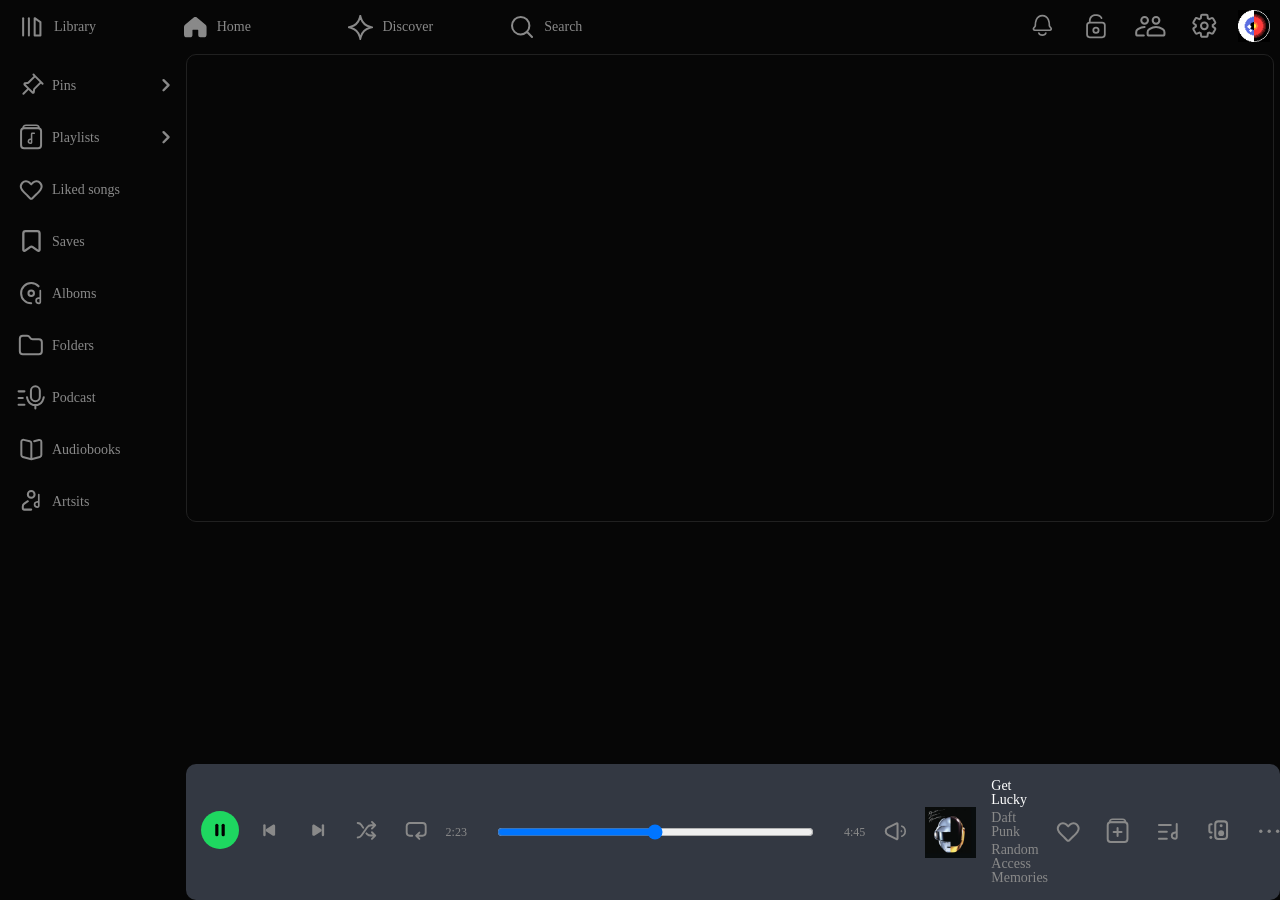
==== commit 8f258dd4: "links connected in header" ====
--- a/Z-HTMLS/Album.html
+++ b/Z-HTMLS/Album.html
@@ -5,86 +5,87 @@
         <meta name="viewport" content="width=device-width, initial-scale=1.0">
         <title>Album</title>
         <link rel="stylesheet" href="../css/style.css">
+        <link rel="stylesheet" href="../fonts/Satoshi_complete/Satoshi_complete/Fonts/WEB/css/satoshi.css">
     </head>
 
     <body>
         <!-- mobile and desktop header and menu -->
-        <header>
+                        <header>
             <!-- desktop >1200px -->
             <section class="desktop-menu">
                 <figure class="first-section-head">
                     <div class="header-div">
-                        <a href="./Library-HTML/Library.html">
-                            <img src=".././assets/images/library.svg" alt="#">
+                        <a href="../Z-HTMLS/Library-HTML/Library.html">
+                            <img src="../assets/images/library.svg" alt="#">
                             <p>Library</p>
                         </a>
                     </div>
 
                     <div class="header-div">
                         <a href="../index.html">
-                            <img src=".././assets/images/home button.svg" alt="#">
+                            <img src="../assets/images/home button.svg" alt="#">
                             <p>Home</p>
                         </a>
                     </div>
 
                     <div class="header-div">
-                        <a href="Discover.html">
-                            <img src=".././assets/images/Star.svg" alt="#">
+                        <a href="../Z-HTMLS/Discover.html">
+                            <img src="../assets/images/Star.svg" alt="#">
                             <p>Discover</p>
                         </a>
                     </div>
 
                     <div class="header-div">
                         <a href="#">
-                            <img src=".././assets/images/search.svg" alt="#">
+                            <img src="../assets/images/search.svg" alt="#">
                             <p>Search</p>
                         </a>
                     </div>
 
                 </figure>
                 <figure class="second-section-head">
-                    <a href="#"><img src=".././assets/images/News.svg" class="green-hover" alt="#"></a>
-                    <a href="#"><img src=".././assets/images/private.svg" class="green-hover" alt="#"></a>
+                    <a href="#"><img src="../assets/images/News.svg" class="green-hover" alt="#"></a>
+                    <a href="#"><img src="../assets/images/private.svg" class="green-hover" alt="#"></a>
 
                     <!-- მარჯვენა საიდბარის ღილაკი -->
                     <label for="right-sidebar" class="right-sidebar-btn">
                         <input type="checkbox" id="right-sidebar" hidden>
-                        <img src=".././assets/images/friends.svg" alt="#" class="checked-color">
+                        <img src="../assets/images/friends.svg" alt="#" class="checked-color">
                     </label>
 
-                    <a href="#"><img src=".././assets/images/settings.svg" class="green-hover" alt="#"></a>
-                    <a href="#"><img src=".././assets/images/profile image.png" class="profile-img" alt="#"></a>
+                    <a href="#"><img src="../assets/images/settings.svg" class="green-hover" alt="#"></a>
+                    <a href="#"><img src="../assets/images/profile image.png" class="profile-img" alt="#"></a>
                 </figure>
             </section>
             <!-- mobile 390px -->
             <section class="mobile-menu">
                 <div class="header-div">
                     <a href="../index.html">
-                        <img src=".././assets/images/home button.svg" alt="#">
+                        <img src="../assets/images/home button.svg" alt="#">
                         <p>Home</p>
                     </a>
                 </div>
                 <div class="header-div">
-                    <a href="Discover.html">
-                        <img src=".././assets/images/Star.svg" alt="#">
+                    <a href="../Z-HTMLS/Discover.html">
+                        <img src="../assets/images/Star.svg" alt="#">
                         <p>Discover</p>
                     </a>
                 </div>
                 <div class="header-div">
                     <a href="#">
-                        <img src=".././assets/images/search.svg" alt="#">
+                        <img src="../assets/images/search.svg" alt="#">
                         <p>Search</p>
                     </a>
                 </div>
                 <div class="header-div">
-                    <a href="Library-HTML/Library.html">
-                        <img src=".././assets/images/library.svg" alt="#">
+                    <a href="../Z-HTMLS/Library-HTML/Library.html">
+                        <img src="../assets/images/library.svg" alt="#">
                         <p>Library</p>
                     </a>
                 </div>
                 <div class="header-div">
                     <a href="#">
-                        <img src=".././assets/images/profile.svg" alt="#">
+                        <img src="../assets/images/profile.svg" alt="#">
                         <p>Me</p>
                     </a>
                 </div>
@@ -104,14 +105,14 @@
                             <img class="arrow" src=".././assets/images/sidebar.svg" alt="#">
                         </li>
                         <li>
-                            <a href="Playlist.html">
+                            <a href="#">
                                 <img src=".././assets/images/Playlist.svg" alt="#">
                                 <p>Playlists</p>
                             </a>
                             <img class="arrow" src=".././assets/images/sidebar.svg" alt="#">
                         </li>
                         <li>
-                            <a href="./Library-HTML/Linked-songs.html">
+                            <a href="#">
                                 <img src=".././assets/images/liked songs.svg" alt="#">
                                 <p>Liked songs</p>
                             </a>
@@ -123,7 +124,7 @@
                             </a>
                         </li>
                         <li>
-                            <a href="Album.html">
+                            <a href="#">
                                 <img src=".././assets/images/Alboms.svg" alt="#">
                                 <p>Alboms</p>
                             </a>
@@ -135,7 +136,7 @@
                             </a>
                         </li>
                         <li>
-                            <a href="Podcasts/Podcast.html">
+                            <a href="#">
                                 <img src=".././assets/images/podcast.svg" alt="#">
                                 <p>Podcast</p>
                             </a>
@@ -147,7 +148,7 @@
                             </a>
                         </li>
                         <li>
-                            <a href="Artists-HTML/Artist-Home.html">
+                            <a href="#">
                                 <img src=".././assets/images/Artists.svg" alt="#">
                                 <p>Artsits</p>
                             </a>
@@ -157,308 +158,21 @@
             </aside>
             
 
-            <!-- ************************************ -->
-
-            <!--  M O B I L E  -->
+
+            <!-- ****************************************** -->
+
+
             <section class="main-content">
-                <section class="album-background">
-                    <section class="albumList">
-                        <div class="album-search">
-                            <label>
-                                <input type="search" name="album-search" placeholder="Search playlist">
-                                <img src="../assets/images/search.svg" class="Lib-search-Hov">
-                            </label>
-                            <img src="../assets/images/mobile-inf.png">
-                        </div>
-
-                        <div class="imgCenter">
-                            <img src="../assets/images/JovanyJorjo.png" alt="card" title="Random Access Memories">
-                        </div>
-
-
-                        <div class="album-main-center">
-                            <p>Random Access Memories</p>
-
-                            <div class="album-middle-cont">
-                                <p>By <span class="spotify">Spotify</span> </p>
-                                <div></div>
-                                <p> 50 songs </p>
-                                <div></div>
-                                <p> 3 hr 30 min</p>
-                            </div>
-
-                            <div class="Center-last">
-                                <div>
-                                    <img src="../assets/images/plusBag-icon.png" alt="icon">
-                                    <img src="../assets/images/snake-icon.png" alt="icon">
-                                    <img src="../assets/images/download-icon.png" alt="icon">
-                                    <img src="../assets/images/tree-dots.png" alt="icon">
-                                </div>
-                                <div>
-                                    <img src="../assets/images/doubleArrow-icon.png" alt="icon">
-                                    <img src="../assets/images/greenYoutub-icon.png" alt="icon">
-                                </div>
-                            </div>
-                        </div>
-
-
-                        <div class="play-last-content">
-                            <div class="play-cont">
-                                <div>
-                                    <img src="../assets/images/JovanyJorjo.png" class="play-cont-img" alt="Jovany Jorjo" title="Jovany Jorjo">
-                                    <div>
-                                        <p>Get Lucky</p>
-                                        <p>Daft Punk</p>
-                                    </div>
-                                </div>
-                                <img src="../assets/images/tree-dots.png" class="tree-dots" alt="icon" title="three dots">
-                            </div>
-                            
-                            <div class="play-cont">
-                                <div>
-                                    <img src="../assets/images/JovanyJorjo.png" class="play-cont-img" alt="Jovany Jorjo" title="Jovany Jorjo">
-                                    <div>
-                                        <p>Instant Crush</p>
-                                        <p>Daft Punk, Julian Casablancas</p>
-                                    </div>
-                                </div>
-                                <img src="../assets/images/tree-dots.png" class="tree-dots" alt="icon" title="three dots">
-                            </div>
-
-                            <div class="play-cont">
-                                <div>
-                                    <img src="../assets/images/onMelancholy.png" class="play-cont-img" alt="Jovany Jorjo" title="Jovany Jorjo">
-                                    <div>
-                                        <p>On Melancholy Hill</p>
-                                        <p>Gorillaz</p>
-                                    </div>
-                                </div>
-                                <img src="../assets/images/tree-dots.png" class="tree-dots" alt="icon" title="three dots">
-                            </div>
-
-                            <div class="play-cont">
-                                <div>
-                                    <img src="../assets/images/Tained-love.png" class="play-cont-img" alt="Jovany Jorjo" title="Jovany Jorjo">
-                                    <div>
-                                        <p>Tainted Love</p>
-                                        <p>Soft Cell</p>
-                                    </div>
-                                </div>
-                                <img src="../assets/images/tree-dots.png" class="tree-dots" alt="icon" title="three dots">
-                            </div>
-
-                            <div class="play-cont">
-                                <div>
-                                    <img src="../assets/images/oneMoreTime.png" class="play-cont-img" alt="Jovany Jorjo" title="Jovany Jorjo">
-                                    <div>
-                                        <p>One More Time</p>
-                                        <p>Daft Punk</p>
-                                    </div>
-                                </div>
-                                <img src="../assets/images/tree-dots.png" class="tree-dots" alt="icon" title="three dots">
-                            </div>
-
-                            <div class="play-cont">
-                                <div>
-                                    <img src="../assets/images/ElectricFeel.png" class="play-cont-img" alt="Jovany Jorjo" title="Jovany Jorjo">
-                                    <div>
-                                        <p>Electric Feel</p>
-                                        <p>MGMT</p>
-                                    </div>
-                                </div>
-                                <img src="../assets/images/tree-dots.png" class="tree-dots" alt="icon" title="three dots">
-                            </div>
-
-                            <div class="play-cont">
-                                <div>
-                                    <img src="../assets/images/JovanyJorjo.png" class="play-cont-img" alt="Jovany Jorjo" title="Jovany Jorjo">
-                                    <div>
-                                        <p>Give Life Back to Music</p>
-                                        <p>Daft Punk</p>
-                                    </div>
-                                </div>
-                                <img src="../assets/images/tree-dots.png" class="tree-dots" alt="icon" title="three dots">
-                            </div>
-                        </div>
-                    </section>
+                <section>
+
                 </section>
-
-
-                <!--  D E S K T O P  -->
-                <section class="album-body">
-                    <section class="PlayDeskCont albumDeskCont">
-                        <div class="left-content album-left">
-                            <div class="PlayDesk-head">
-                                <p>Random Access Memories</p>
-
-                                <div class="PlayDesk-middle">
-                                    <span>
-                                        <img src="../assets/images/addFriends.png" alt="icon" class="album-addFriend-icon">
-                                    </span>
-                                    <p><span class="spotify">Daft Punk</span></p>
-                                    <div></div>
-                                    <p> 2013 </p>
-                                    <div></div>
-                                    <p> 13 songs</p>
-                                    <div></div>
-                                    <p>1 hr 14 min</p>
-                                </div>
-
-                                <div class="PlayDesk-last album-head-last">
-                                    <div>
-                                        <img src="../assets/images/greenYoutub-icon.png" alt="icon">
-                                        <img src="../assets/images/doubleArrow-icon.png" alt="icon">
-                                        <img src="../assets/images/plus-circle-icon.png" alt="icon">
-                                        <img src="../assets/images/snake-icon.png" alt="icon">
-                                        <img src="../assets/images/download-icon.png" alt="icon">
-                                        <img src="../assets/images/upload-icon.png" alt="icon">
-                                        <img src="../assets/images/tree-dots.png" alt="icon">
-                                    </div>
-                                    <img src="../assets/images/search.svg" alt="icon">
-                                </div>
-                            </div>
-
-
-                            <div class="album-main-cont">
-                                <div class="album-list-head">
-                                    <p>#</p>
-                                    <p>Title</p>
-                                    <p>Duration</p>
-                                </div>
-
-                                <hr>
-
-                                <div class="album-list-main">
-                                    <div>
-                                        <p>1</p>
-                                        <div>
-                                            <p>Give Life Back to Music</p>
-                                            <p>Daft Punk</p>
-                                        </div>
-                                        <p>4:35</p>
-                                        <img src="../assets/images/heart-icon.png" alt="icon">
-                                    </div>
-
-                                    <div>
-                                        <p>2</p>
-                                        <div>
-                                            <p>The Game of Love</p>
-                                            <p>Daft Punk</p>
-                                        </div>
-                                        <p>4:35</p>
-                                        <img src="../assets/images/heart-icon.png" alt="icon">
-                                    </div>
-
-                                    <div>
-                                        <p>3</p>
-                                        <div>
-                                            <p>Giorgio by Moroder</p>
-                                            <p>Daft Punk</p>
-                                        </div>
-                                        <p>4:35</p>
-                                        <img src="../assets/images/heart-icon.png" alt="icon">
-                                    </div>
-
-                                    <div>
-                                        <p>4</p>
-                                        <div>
-                                            <p>Within</p>
-                                            <p>Daft Punk</p>
-                                        </div>
-                                        <p>4:35</p>
-                                        <img src="../assets/images/heart-icon.png" alt="icon">
-                                    </div>
-
-                                    <div>
-                                        <p>5</p>
-                                        <div>
-                                            <p>Instant Crush (feat. Julian Casablancas)</p>
-                                            <p>Daft Punk, Julian Casablancas</p>
-                                        </div>
-                                        <p>4:35</p>
-                                        <img src="../assets/images/heart-icon.png" alt="icon">
-                                    </div>
-
-                                    <div>
-                                        <p>6</p>
-                                        <div>
-                                            <p>Lose Yourself to Dance (feat. Pharrell Williams)</p>
-                                            <p>Daft Punk, Pharrell Williams</p>
-                                        </div>
-                                        <p>4:35</p>
-                                        <img src="../assets/images/heart-icon.png" alt="icon">
-                                    </div>
-
-                                    <div>
-                                        <p>7</p>
-                                        <div>
-                                            <p>Touch (feat. Pharrell Williams)</p>
-                                            <p>Daft Punk, Pharrell Williams</p>
-                                        </div>
-                                        <p>4:35</p>
-                                        <img src="../assets/images/heart-icon.png" alt="icon">
-                                    </div>
-
-                                    <div>
-                                        <p>8</p>
-                                        <div>
-                                            <p>Get Lucky (feat. Pharrell Williams and Nile Rodgers)</p>
-                                            <p>Daft Punk, Pharrell Williams, Nile Rodgers</p>
-                                        </div>
-                                        <p>4:35</p>
-                                        <img src="../assets/images/heart-icon.png" alt="icon">
-                                    </div>
-
-                                    <div>
-                                        <p>9</p>
-                                        <div>
-                                            <p>Beyond</p>
-                                            <p>Daft Punk</p>
-                                        </div>
-                                        <p>4:35</p>
-                                        <img src="../assets/images/heart-icon.png" alt="icon">
-                                    </div>
-                                </div>
-                            </div>
-                        </div>
-
-
-                        <div class="album-right-content">
-                            <img src="../assets/images/JovanyJorjo.png" alt="img" title="Daft Punk Mix">
-
-                            <div class="right-content-btn">
-                                <div>Funk</div>
-                                <div>Electronic music</div>
-                                <div>Disco</div>
-                                <div>Soft Rock</div>
-                                <div>Progressive pop</div>
-                            </div>
-
-                            <div class="PlayLastRightDiv">
-                                <div>
-                                    <div class="Play-last-img Playimg1">
-                                        <img src="../assets/images/Daft-bleck.png" alt="image">
-                                    </div>
-                                    <p>Daft Punk</p>
-                                </div>
-                                <div>
-                                    <div class="Play-last-img  Playimg2">
-                                        <img src="../assets/images/Pharrell.png" alt="image">
-                                    </div>
-                                    <p>Pharrell Williams</p>
-                                </div>
-                                <div>
-                                    <div class="Play-last-img">
-                                        <img src="../assets/images/Nile.png" alt="image">
-                                    </div>
-                                    <p>Nile Rodgers</p>
-                                </div>
-                            </div>
-                        </div>
-                    </section>
-                </section>
-            </section>
-            <!-- ************************************ -->
+            </section>
+
+
+
+            <!-- ****************************************** -->
+
+
 
 
             <!-- ********* rightb side bar ********** -->
@@ -584,4 +298,10 @@
             </section>
         </footer>
     </body>
-</html>+</html>
+
+
+
+
+
+
--- a/css/style.css
+++ b/css/style.css
@@ -8,6 +8,7 @@
   width: 100%;
   background-color: #060606;
   color: #E0E0E0;
+  font-family: "satoshi";
 }
 
 html {
@@ -295,7 +296,7 @@
   padding: 0 2rem;
 }
 
-@media (min-width: 64rem) {
+@media (min-width: 1200px) {
   .right-sidebar-section {
     display: block;
   }
@@ -326,14 +327,9 @@
     border-radius: 1rem;
     display: none;
   }
-  body:has(#right-sidebar:checked) main {
-    display: flex;
-    justify-content: flex-start;
-  }
   body:has(#right-sidebar:checked) .main-content {
-    display: flex;
-    justify-content: start;
-    width: 110rem;
+    overflow-x: auto;
+    margin-right: 1rem;
   }
   body:has(#right-sidebar:checked) .checked-color {
     filter: brightness(0) saturate(100%) invert(57%) sepia(98%) saturate(400%) hue-rotate(80deg) brightness(110%);
@@ -2748,5 +2744,340 @@
     cursor: pointer;
   }
 }
+.liked-songs-page-header {
+  display: flex;
+  justify-content: space-between;
+  align-items: center;
+  width: 100%;
+  padding: 1rem 1rem 0 2rem;
+  right: 3rem;
+  position: sticky;
+  background-color: #060606;
+}
+.liked-songs-page-header figure button {
+  background-color: transparent;
+  border: none;
+  border-radius: 50%;
+}
+.liked-songs-page-header figure button:hover {
+  background-color: rgba(137, 137, 137, 0.1019607843);
+}
+.liked-songs-page-header figure button img:hover {
+  filter: brightness(0) saturate(100%) invert(57%) sepia(98%) saturate(400%) hue-rotate(80deg) brightness(110%);
+}
+.liked-songs-page-header .liked-songs-page-add-button-container {
+  display: flex;
+  justify-content: center;
+  align-items: center;
+}
+.liked-songs-page-header .liked-songs-page-button-container {
+  display: flex;
+  justify-content: space-between;
+  align-items: center;
+}
+.liked-songs-page-header .liked-songs-page-button-container div {
+  display: flex;
+  justify-content: center;
+  align-items: center;
+  gap: 1rem;
+  width: auto;
+}
+.liked-songs-page-header .liked-songs-page-button-container p {
+  font-size: 1.4rem;
+  font-weight: 400;
+  line-height: 100%;
+  letter-spacing: 3%;
+  line-height: 100%;
+}
+
+.liked-song-grid-container {
+  margin-top: 2rem;
+  width: 100%;
+  max-height: 60vh;
+  overflow-y: auto;
+  overflow-x: hidden;
+}
+.liked-song-grid-container .grid-container-item {
+  display: grid;
+  justify-content: start;
+  grid-template-columns: 4.2fr 30fr 30fr 7fr 4fr;
+  padding: 0.8rem 1rem;
+}
+.liked-song-grid-container .grid-container-item p {
+  font-size: 1.4rem;
+  font-weight: 400;
+  line-height: 100%;
+  letter-spacing: 3%;
+  color: #898989;
+}
+.liked-song-grid-container .grid-container-item span {
+  font-size: 1.4rem;
+  font-weight: 400;
+  line-height: 100%;
+  letter-spacing: 3%;
+  color: #898989;
+}
+.liked-song-grid-container .grid-container-item .music-img-and-name {
+  display: flex;
+  justify-content: start;
+  align-items: center;
+  gap: 0.4rem;
+}
+.liked-song-grid-container .grid-container-item .music-img-and-name img {
+  width: 5.1rem;
+}
+.liked-song-grid-container .grid-container-item .music-img-and-name h2 {
+  font-size: 1.6rem;
+  font-weight: 400;
+  line-height: 100%;
+  letter-spacing: 3%;
+  padding-bottom: 1rem;
+}
+.liked-song-grid-container .border {
+  border-bottom: 0.2rem solid rgba(137, 137, 137, 0.1490196078);
+  position: sticky;
+  top: 0;
+  width: 100%;
+  background-color: #060606;
+}
+
+.liked-song-grid-container .grid-container-item .music-img-and-name {
+  min-width: 0;
+}
+
+.liked-song-grid-container .grid-container-item .music-img-and-name > div {
+  min-width: 0;
+}
+
+.liked-song-grid-container .grid-container-item .music-img-and-name > div h2,
+.liked-song-grid-container .grid-container-item .music-img-and-name > div p {
+  white-space: nowrap;
+  overflow: hidden;
+  text-overflow: ellipsis;
+}
+
+.liked-song-grid-container::-webkit-scrollbar {
+  display: none;
+}
+
+.main-content-for-songs {
+  background: linear-gradient(180deg, #060606, rgba(138, 157, 187, 0.18));
+  width: 85%;
+  padding: 0 2rem;
+  border: 0.1rem solid #202020;
+  border-radius: 1rem;
+}
+
+.song-information {
+  display: flex;
+  justify-content: center;
+  align-items: center;
+  gap: 9rem;
+  padding: 3.7rem 15rem 3.7rem 6rem;
+  width: 100%;
+}
+.song-information figure img {
+  width: 50rem;
+  border-radius: 1rem;
+}
+.song-information article {
+  display: flex;
+  justify-content: center;
+  align-items: start;
+  flex-direction: column;
+  gap: 2rem;
+  width: 100%;
+}
+.song-information article h1 {
+  font-size: 3.6rem;
+  font-weight: 700;
+  line-height: 100%;
+  color: #E0E0E0;
+}
+.song-information article div {
+  display: flex;
+  justify-content: center;
+  align-items: center;
+  gap: 1rem;
+}
+.song-information article div p {
+  color: #E0E0E0;
+}
+.song-information article div span {
+  display: inline-block;
+  color: #898989;
+}
+.song-information article div span:hover {
+  filter: brightness(0) saturate(100%) invert(57%) sepia(98%) saturate(400%) hue-rotate(80deg) brightness(110%);
+}
+.song-information article div p, .song-information article div span {
+  font-size: 1.4rem;
+  font-weight: 400;
+  line-height: 100%;
+  letter-spacing: 3%;
+}
+.song-information article div img {
+  width: 2rem;
+}
+.song-information article div a {
+  display: flex;
+  justify-content: space-between;
+  align-items: center;
+}
+.song-information article div a:hover {
+  filter: brightness(0) saturate(100%) invert(57%) sepia(98%) saturate(400%) hue-rotate(80deg) brightness(110%);
+  cursor: pointer;
+}
+.song-information article div button {
+  background-color: transparent;
+  border: none;
+}
+.song-information article div button img {
+  width: 4rem;
+}
+.song-information article div button img:hover {
+  filter: brightness(0) saturate(100%) invert(57%) sepia(98%) saturate(400%) hue-rotate(80deg) brightness(110%);
+  cursor: pointer;
+}
+.song-information article div .pause-song-page:hover {
+  filter: none !important;
+  cursor: pointer;
+}
+.song-information article .information div {
+  width: 0.3rem;
+  height: 0.3rem;
+  border-radius: 50%;
+  background-color: #898989;
+}
+.song-information article .ganres {
+  display: flex;
+  justify-content: center;
+  align-items: center;
+  flex-direction: row;
+  gap: 1rem;
+}
+.song-information article .ganres p {
+  padding: 1rem 2rem;
+  border: 0.2rem solid rgba(137, 137, 137, 0.2509803922);
+  font-size: 1.4rem;
+  font-weight: 400;
+  line-height: 100%;
+  letter-spacing: 3%;
+  color: #898989;
+  border-radius: 4.4rem;
+}
+
+.song-information article .authors {
+  display: flex;
+  justify-content: center;
+  align-items: start;
+  flex-direction: column;
+  gap: 2rem;
+}
+.song-information article .authors .authors-section {
+  display: flex;
+  justify-content: start;
+  align-items: center;
+  gap: 4rem;
+}
+.song-information article .authors .authors-section img {
+  width: 6rem;
+}
+.song-information article .authors .authors-section .txt-container {
+  display: flex;
+  justify-content: center;
+  align-items: start;
+  flex-direction: column;
+  gap: 1rem;
+}
+.song-information article .authors .authors-section .txt-container p {
+  font-size: 1.6rem;
+  font-weight: 400;
+  line-height: 100%;
+  letter-spacing: 3%;
+}
+.song-information article .authors .authors-section .txt-container h2 {
+  font-size: 1.6rem;
+  font-weight: 500;
+  line-height: 100%;
+  color: #E0E0E0;
+}
+
+.buttons {
+  display: flex;
+  justify-content: start;
+  align-items: center;
+  gap: 3rem;
+}
+.buttons button {
+  padding: 0.8rem 1rem;
+  border: none;
+  background-color: transparent;
+}
+.buttons button p {
+  font-size: 1.4rem;
+  font-weight: 400;
+  line-height: 100%;
+  letter-spacing: 3%;
+  color: #E0E0E0;
+}
+.buttons p::after {
+  content: "";
+  position: absolute;
+  bottom: 0;
+  height: 0.2rem;
+  width: 0rem;
+  background-color: green;
+  transition: width 0.3s ease;
+}
+.buttons p:hover::after {
+  width: 8rem;
+  translate: -6rem;
+}
+.buttons button::before {
+  content: "";
+  position: absolute;
+  bottom: 0;
+  right: 0;
+  left: 14.5%;
+  height: 0.2rem;
+  background-color: rgba(137, 137, 137, 0.2);
+}
+
+.main-content-for-songs::-webkit-scrollbar {
+  display: none;
+  overflow-y: hidden;
+  overflow-x: hidden;
+  height: 100vh;
+}
+
+.lyrics {
+  display: flex;
+  justify-content: start;
+  align-items: start;
+  gap: 7rem;
+  margin-top: 7rem;
+}
+.lyrics figure {
+  display: flex;
+  justify-content: center;
+  align-items: center;
+  top: 0;
+  flex-direction: column;
+  gap: 1.2rem;
+}
+.lyrics figure img:hover {
+  filter: brightness(0) saturate(100%) invert(57%) sepia(98%) saturate(400%) hue-rotate(80deg) brightness(110%);
+}
+.lyrics article {
+  width: 50rem;
+}
+.lyrics article p {
+  font-size: 2.8rem;
+  font-weight: 700;
+  letter-spacing: 3%;
+  line-height: 100%;
+  text-align: center;
+}
 
 /*# sourceMappingURL=style.css.map */
--- a/fonts/Satoshi_complete/Satoshi_complete/Fonts/WEB/css/satoshi.css
+++ b/fonts/Satoshi_complete/Satoshi_complete/Fonts/WEB/css/satoshi.css
@@ -0,0 +1,148 @@
+/**
+* @license
+*
+* Font Family: Satoshi
+* Designed by: Deni Anggara
+* URL: https://www.fontshare.com/fonts/satoshi
+* © 2026 Indian Type Foundry
+*
+* Satoshi Light 
+* Satoshi LightItalic 
+* Satoshi Regular 
+* Satoshi Italic 
+* Satoshi Medium 
+* Satoshi MediumItalic 
+* Satoshi Bold 
+* Satoshi BoldItalic 
+* Satoshi Black 
+* Satoshi BlackItalic 
+* Satoshi Variable (Variable font)
+* Satoshi VariableItalic (Variable font)
+
+*
+*/
+@font-face {
+  font-family: 'Satoshi-Light';
+  src: url('../fonts/Satoshi-Light.woff2') format('woff2'),
+       url('../fonts/Satoshi-Light.woff') format('woff'),
+       url('../fonts/Satoshi-Light.ttf') format('truetype');
+  font-weight: 300;
+  font-display: swap;
+  font-style: normal;
+}
+@font-face {
+  font-family: 'Satoshi-LightItalic';
+  src: url('../fonts/Satoshi-LightItalic.woff2') format('woff2'),
+       url('../fonts/Satoshi-LightItalic.woff') format('woff'),
+       url('../fonts/Satoshi-LightItalic.ttf') format('truetype');
+  font-weight: 300;
+  font-display: swap;
+  font-style: italic;
+}
+@font-face {
+  font-family: 'Satoshi-Regular';
+  src: url('../fonts/Satoshi-Regular.woff2') format('woff2'),
+       url('../fonts/Satoshi-Regular.woff') format('woff'),
+       url('../fonts/Satoshi-Regular.ttf') format('truetype');
+  font-weight: 400;
+  font-display: swap;
+  font-style: normal;
+}
+@font-face {
+  font-family: 'Satoshi-Italic';
+  src: url('../fonts/Satoshi-Italic.woff2') format('woff2'),
+       url('../fonts/Satoshi-Italic.woff') format('woff'),
+       url('../fonts/Satoshi-Italic.ttf') format('truetype');
+  font-weight: 400;
+  font-display: swap;
+  font-style: italic;
+}
+@font-face {
+  font-family: 'Satoshi-Medium';
+  src: url('../fonts/Satoshi-Medium.woff2') format('woff2'),
+       url('../fonts/Satoshi-Medium.woff') format('woff'),
+       url('../fonts/Satoshi-Medium.ttf') format('truetype');
+  font-weight: 500;
+  font-display: swap;
+  font-style: normal;
+}
+@font-face {
+  font-family: 'Satoshi-MediumItalic';
+  src: url('../fonts/Satoshi-MediumItalic.woff2') format('woff2'),
+       url('../fonts/Satoshi-MediumItalic.woff') format('woff'),
+       url('../fonts/Satoshi-MediumItalic.ttf') format('truetype');
+  font-weight: 500;
+  font-display: swap;
+  font-style: italic;
+}
+@font-face {
+  font-family: 'Satoshi-Bold';
+  src: url('../fonts/Satoshi-Bold.woff2') format('woff2'),
+       url('../fonts/Satoshi-Bold.woff') format('woff'),
+       url('../fonts/Satoshi-Bold.ttf') format('truetype');
+  font-weight: 700;
+  font-display: swap;
+  font-style: normal;
+}
+@font-face {
+  font-family: 'Satoshi-BoldItalic';
+  src: url('../fonts/Satoshi-BoldItalic.woff2') format('woff2'),
+       url('../fonts/Satoshi-BoldItalic.woff') format('woff'),
+       url('../fonts/Satoshi-BoldItalic.ttf') format('truetype');
+  font-weight: 700;
+  font-display: swap;
+  font-style: italic;
+}
+@font-face {
+  font-family: 'Satoshi-Black';
+  src: url('../fonts/Satoshi-Black.woff2') format('woff2'),
+       url('../fonts/Satoshi-Black.woff') format('woff'),
+       url('../fonts/Satoshi-Black.ttf') format('truetype');
+  font-weight: 900;
+  font-display: swap;
+  font-style: normal;
+}
+@font-face {
+  font-family: 'Satoshi-BlackItalic';
+  src: url('../fonts/Satoshi-BlackItalic.woff2') format('woff2'),
+       url('../fonts/Satoshi-BlackItalic.woff') format('woff'),
+       url('../fonts/Satoshi-BlackItalic.ttf') format('truetype');
+  font-weight: 900;
+  font-display: swap;
+  font-style: italic;
+}
+/**
+* This is a variable font
+* You can control variable axes as shown below:
+* font-variation-settings: wght 900.0;
+*
+* available axes:
+'wght' (range from 300.0 to 900.0
+*/
+@font-face {
+  font-family: 'Satoshi-Variable';
+  src: url('../fonts/Satoshi-Variable.woff2') format('woff2'),
+       url('../fonts/Satoshi-Variable.woff') format('woff'),
+       url('../fonts/Satoshi-Variable.ttf') format('truetype');
+  font-weight: 300 900;
+  font-display: swap;
+  font-style: normal;
+}
+/**
+* This is a variable font
+* You can control variable axes as shown below:
+* font-variation-settings: wght 900.0;
+*
+* available axes:
+'wght' (range from 300.0 to 900.0
+*/
+@font-face {
+  font-family: 'Satoshi-VariableItalic';
+  src: url('../fonts/Satoshi-VariableItalic.woff2') format('woff2'),
+       url('../fonts/Satoshi-VariableItalic.woff') format('woff'),
+       url('../fonts/Satoshi-VariableItalic.ttf') format('truetype');
+  font-weight: 300 900;
+  font-display: swap;
+  font-style: italic;
+}
+
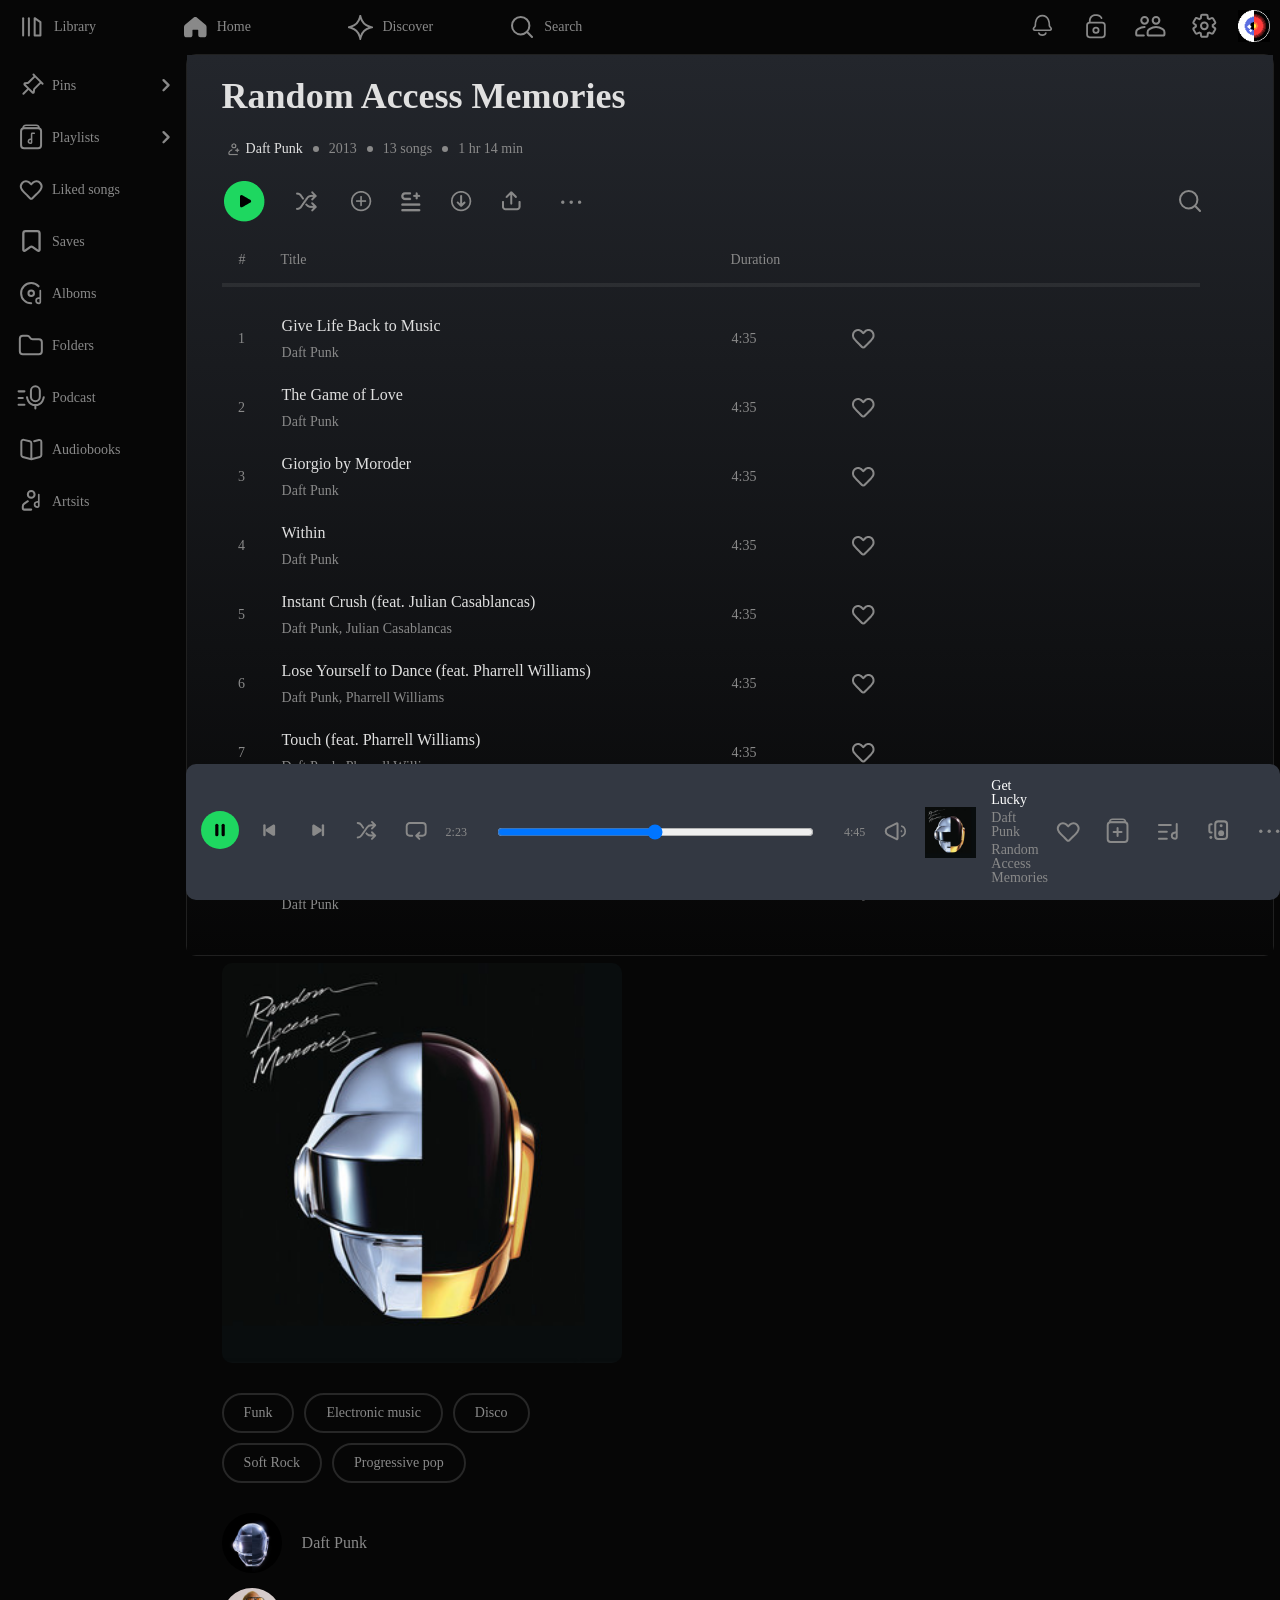
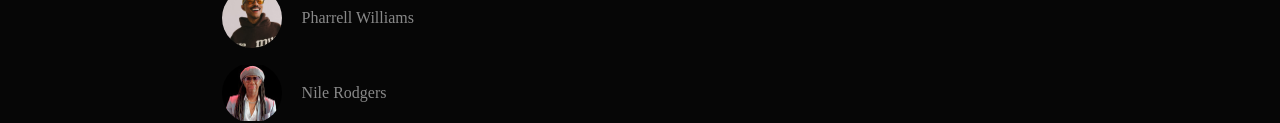
==== commit 9c98647e: "merged and linkes changes" ====
--- a/Z-HTMLS/Album.html
+++ b/Z-HTMLS/Album.html
@@ -105,14 +105,14 @@
                             <img class="arrow" src=".././assets/images/sidebar.svg" alt="#">
                         </li>
                         <li>
-                            <a href="#">
+                            <a href="Playlist.html">
                                 <img src=".././assets/images/Playlist.svg" alt="#">
                                 <p>Playlists</p>
                             </a>
                             <img class="arrow" src=".././assets/images/sidebar.svg" alt="#">
                         </li>
                         <li>
-                            <a href="#">
+                            <a href="./Library-HTML/Linked-songs.html">
                                 <img src=".././assets/images/liked songs.svg" alt="#">
                                 <p>Liked songs</p>
                             </a>
@@ -124,7 +124,7 @@
                             </a>
                         </li>
                         <li>
-                            <a href="#">
+                            <a href="Album.html">
                                 <img src=".././assets/images/Alboms.svg" alt="#">
                                 <p>Alboms</p>
                             </a>
@@ -136,7 +136,7 @@
                             </a>
                         </li>
                         <li>
-                            <a href="#">
+                            <a href="Podcasts/Podcast.html">
                                 <img src=".././assets/images/podcast.svg" alt="#">
                                 <p>Podcast</p>
                             </a>
@@ -148,7 +148,7 @@
                             </a>
                         </li>
                         <li>
-                            <a href="#">
+                            <a href="Artists-HTML/Artist-Home.html">
                                 <img src=".././assets/images/Artists.svg" alt="#">
                                 <p>Artsits</p>
                             </a>
@@ -158,21 +158,308 @@
             </aside>
             
 
-
-            <!-- ****************************************** -->
-
-
+            <!-- ************************************ -->
+
+            <!--  M O B I L E  -->
             <section class="main-content">
-                <section>
-
+                <section class="album-background">
+                    <section class="albumList">
+                        <div class="album-search">
+                            <label>
+                                <input type="search" name="album-search" placeholder="Search playlist">
+                                <img src="../assets/images/search.svg" class="Lib-search-Hov">
+                            </label>
+                            <img src="../assets/images/mobile-inf.png">
+                        </div>
+
+                        <div class="imgCenter">
+                            <img src="../assets/images/JovanyJorjo.png" alt="card" title="Random Access Memories">
+                        </div>
+
+
+                        <div class="album-main-center">
+                            <p>Random Access Memories</p>
+
+                            <div class="album-middle-cont">
+                                <p>By <span class="spotify">Spotify</span> </p>
+                                <div></div>
+                                <p> 50 songs </p>
+                                <div></div>
+                                <p> 3 hr 30 min</p>
+                            </div>
+
+                            <div class="Center-last">
+                                <div>
+                                    <img src="../assets/images/plusBag-icon.png" alt="icon">
+                                    <img src="../assets/images/snake-icon.png" alt="icon">
+                                    <img src="../assets/images/download-icon.png" alt="icon">
+                                    <img src="../assets/images/tree-dots.png" alt="icon">
+                                </div>
+                                <div>
+                                    <img src="../assets/images/doubleArrow-icon.png" alt="icon">
+                                    <img src="../assets/images/greenYoutub-icon.png" alt="icon">
+                                </div>
+                            </div>
+                        </div>
+
+
+                        <div class="play-last-content">
+                            <div class="play-cont">
+                                <div>
+                                    <img src="../assets/images/JovanyJorjo.png" class="play-cont-img" alt="Jovany Jorjo" title="Jovany Jorjo">
+                                    <div>
+                                        <p>Get Lucky</p>
+                                        <p>Daft Punk</p>
+                                    </div>
+                                </div>
+                                <img src="../assets/images/tree-dots.png" class="tree-dots" alt="icon" title="three dots">
+                            </div>
+                            
+                            <div class="play-cont">
+                                <div>
+                                    <img src="../assets/images/JovanyJorjo.png" class="play-cont-img" alt="Jovany Jorjo" title="Jovany Jorjo">
+                                    <div>
+                                        <p>Instant Crush</p>
+                                        <p>Daft Punk, Julian Casablancas</p>
+                                    </div>
+                                </div>
+                                <img src="../assets/images/tree-dots.png" class="tree-dots" alt="icon" title="three dots">
+                            </div>
+
+                            <div class="play-cont">
+                                <div>
+                                    <img src="../assets/images/onMelancholy.png" class="play-cont-img" alt="Jovany Jorjo" title="Jovany Jorjo">
+                                    <div>
+                                        <p>On Melancholy Hill</p>
+                                        <p>Gorillaz</p>
+                                    </div>
+                                </div>
+                                <img src="../assets/images/tree-dots.png" class="tree-dots" alt="icon" title="three dots">
+                            </div>
+
+                            <div class="play-cont">
+                                <div>
+                                    <img src="../assets/images/Tained-love.png" class="play-cont-img" alt="Jovany Jorjo" title="Jovany Jorjo">
+                                    <div>
+                                        <p>Tainted Love</p>
+                                        <p>Soft Cell</p>
+                                    </div>
+                                </div>
+                                <img src="../assets/images/tree-dots.png" class="tree-dots" alt="icon" title="three dots">
+                            </div>
+
+                            <div class="play-cont">
+                                <div>
+                                    <img src="../assets/images/oneMoreTime.png" class="play-cont-img" alt="Jovany Jorjo" title="Jovany Jorjo">
+                                    <div>
+                                        <p>One More Time</p>
+                                        <p>Daft Punk</p>
+                                    </div>
+                                </div>
+                                <img src="../assets/images/tree-dots.png" class="tree-dots" alt="icon" title="three dots">
+                            </div>
+
+                            <div class="play-cont">
+                                <div>
+                                    <img src="../assets/images/ElectricFeel.png" class="play-cont-img" alt="Jovany Jorjo" title="Jovany Jorjo">
+                                    <div>
+                                        <p>Electric Feel</p>
+                                        <p>MGMT</p>
+                                    </div>
+                                </div>
+                                <img src="../assets/images/tree-dots.png" class="tree-dots" alt="icon" title="three dots">
+                            </div>
+
+                            <div class="play-cont">
+                                <div>
+                                    <img src="../assets/images/JovanyJorjo.png" class="play-cont-img" alt="Jovany Jorjo" title="Jovany Jorjo">
+                                    <div>
+                                        <p>Give Life Back to Music</p>
+                                        <p>Daft Punk</p>
+                                    </div>
+                                </div>
+                                <img src="../assets/images/tree-dots.png" class="tree-dots" alt="icon" title="three dots">
+                            </div>
+                        </div>
+                    </section>
+                </section>
+
+
+                <!--  D E S K T O P  -->
+                <section class="album-body">
+                    <section class="PlayDeskCont albumDeskCont">
+                        <div class="left-content album-left">
+                            <div class="PlayDesk-head">
+                                <p>Random Access Memories</p>
+
+                                <div class="PlayDesk-middle">
+                                    <span>
+                                        <img src="../assets/images/addFriends.png" alt="icon" class="album-addFriend-icon">
+                                    </span>
+                                    <p><span class="spotify">Daft Punk</span></p>
+                                    <div></div>
+                                    <p> 2013 </p>
+                                    <div></div>
+                                    <p> 13 songs</p>
+                                    <div></div>
+                                    <p>1 hr 14 min</p>
+                                </div>
+
+                                <div class="PlayDesk-last album-head-last">
+                                    <div>
+                                        <img src="../assets/images/greenYoutub-icon.png" alt="icon">
+                                        <img src="../assets/images/doubleArrow-icon.png" alt="icon">
+                                        <img src="../assets/images/plus-circle-icon.png" alt="icon">
+                                        <img src="../assets/images/snake-icon.png" alt="icon">
+                                        <img src="../assets/images/download-icon.png" alt="icon">
+                                        <img src="../assets/images/upload-icon.png" alt="icon">
+                                        <img src="../assets/images/tree-dots.png" alt="icon">
+                                    </div>
+                                    <img src="../assets/images/search.svg" alt="icon">
+                                </div>
+                            </div>
+
+
+                            <div class="album-main-cont">
+                                <div class="album-list-head">
+                                    <p>#</p>
+                                    <p>Title</p>
+                                    <p>Duration</p>
+                                </div>
+
+                                <hr>
+
+                                <div class="album-list-main">
+                                    <div>
+                                        <p>1</p>
+                                        <div>
+                                            <p>Give Life Back to Music</p>
+                                            <p>Daft Punk</p>
+                                        </div>
+                                        <p>4:35</p>
+                                        <img src="../assets/images/heart-icon.png" alt="icon">
+                                    </div>
+
+                                    <div>
+                                        <p>2</p>
+                                        <div>
+                                            <p>The Game of Love</p>
+                                            <p>Daft Punk</p>
+                                        </div>
+                                        <p>4:35</p>
+                                        <img src="../assets/images/heart-icon.png" alt="icon">
+                                    </div>
+
+                                    <div>
+                                        <p>3</p>
+                                        <div>
+                                            <p>Giorgio by Moroder</p>
+                                            <p>Daft Punk</p>
+                                        </div>
+                                        <p>4:35</p>
+                                        <img src="../assets/images/heart-icon.png" alt="icon">
+                                    </div>
+
+                                    <div>
+                                        <p>4</p>
+                                        <div>
+                                            <p>Within</p>
+                                            <p>Daft Punk</p>
+                                        </div>
+                                        <p>4:35</p>
+                                        <img src="../assets/images/heart-icon.png" alt="icon">
+                                    </div>
+
+                                    <div>
+                                        <p>5</p>
+                                        <div>
+                                            <p>Instant Crush (feat. Julian Casablancas)</p>
+                                            <p>Daft Punk, Julian Casablancas</p>
+                                        </div>
+                                        <p>4:35</p>
+                                        <img src="../assets/images/heart-icon.png" alt="icon">
+                                    </div>
+
+                                    <div>
+                                        <p>6</p>
+                                        <div>
+                                            <p>Lose Yourself to Dance (feat. Pharrell Williams)</p>
+                                            <p>Daft Punk, Pharrell Williams</p>
+                                        </div>
+                                        <p>4:35</p>
+                                        <img src="../assets/images/heart-icon.png" alt="icon">
+                                    </div>
+
+                                    <div>
+                                        <p>7</p>
+                                        <div>
+                                            <p>Touch (feat. Pharrell Williams)</p>
+                                            <p>Daft Punk, Pharrell Williams</p>
+                                        </div>
+                                        <p>4:35</p>
+                                        <img src="../assets/images/heart-icon.png" alt="icon">
+                                    </div>
+
+                                    <div>
+                                        <p>8</p>
+                                        <div>
+                                            <p>Get Lucky (feat. Pharrell Williams and Nile Rodgers)</p>
+                                            <p>Daft Punk, Pharrell Williams, Nile Rodgers</p>
+                                        </div>
+                                        <p>4:35</p>
+                                        <img src="../assets/images/heart-icon.png" alt="icon">
+                                    </div>
+
+                                    <div>
+                                        <p>9</p>
+                                        <div>
+                                            <p>Beyond</p>
+                                            <p>Daft Punk</p>
+                                        </div>
+                                        <p>4:35</p>
+                                        <img src="../assets/images/heart-icon.png" alt="icon">
+                                    </div>
+                                </div>
+                            </div>
+                        </div>
+
+
+                        <div class="album-right-content">
+                            <img src="../assets/images/JovanyJorjo.png" alt="img" title="Daft Punk Mix">
+
+                            <div class="right-content-btn">
+                                <div>Funk</div>
+                                <div>Electronic music</div>
+                                <div>Disco</div>
+                                <div>Soft Rock</div>
+                                <div>Progressive pop</div>
+                            </div>
+
+                            <div class="PlayLastRightDiv">
+                                <div>
+                                    <div class="Play-last-img Playimg1">
+                                        <img src="../assets/images/Daft-bleck.png" alt="image">
+                                    </div>
+                                    <p>Daft Punk</p>
+                                </div>
+                                <div>
+                                    <div class="Play-last-img  Playimg2">
+                                        <img src="../assets/images/Pharrell.png" alt="image">
+                                    </div>
+                                    <p>Pharrell Williams</p>
+                                </div>
+                                <div>
+                                    <div class="Play-last-img">
+                                        <img src="../assets/images/Nile.png" alt="image">
+                                    </div>
+                                    <p>Nile Rodgers</p>
+                                </div>
+                            </div>
+                        </div>
+                    </section>
                 </section>
             </section>
-
-
-
-            <!-- ****************************************** -->
-
-
+            <!-- ************************************ -->
 
 
             <!-- ********* rightb side bar ********** -->
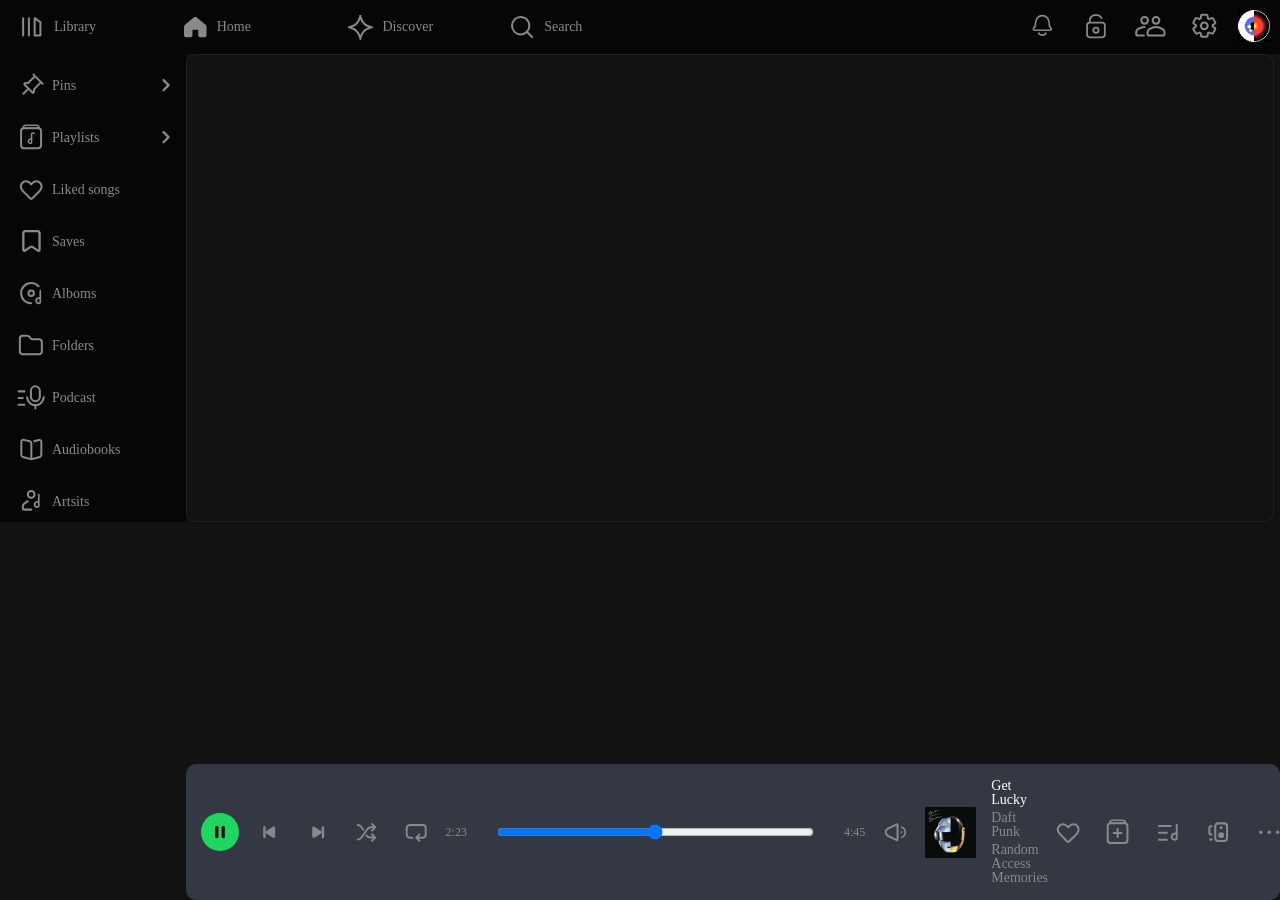
==== commit 3b8cf821: "search-artist-section" ====
--- a/Z-HTMLS/Album.html
+++ b/Z-HTMLS/Album.html
@@ -5,87 +5,86 @@
         <meta name="viewport" content="width=device-width, initial-scale=1.0">
         <title>Album</title>
         <link rel="stylesheet" href="../css/style.css">
-        <link rel="stylesheet" href="../fonts/Satoshi_complete/Satoshi_complete/Fonts/WEB/css/satoshi.css">
     </head>
 
     <body>
         <!-- mobile and desktop header and menu -->
-                        <header>
+        <header>
             <!-- desktop >1200px -->
             <section class="desktop-menu">
                 <figure class="first-section-head">
                     <div class="header-div">
-                        <a href="../Z-HTMLS/Library-HTML/Library.html">
-                            <img src="../assets/images/library.svg" alt="#">
+                        <a href="#">
+                            <img src=".././assets/images/library.svg" alt="#">
                             <p>Library</p>
                         </a>
                     </div>
 
                     <div class="header-div">
-                        <a href="../index.html">
-                            <img src="../assets/images/home button.svg" alt="#">
+                        <a href="#">
+                            <img src=".././assets/images/home button.svg" alt="#">
                             <p>Home</p>
                         </a>
                     </div>
 
                     <div class="header-div">
-                        <a href="../Z-HTMLS/Discover.html">
-                            <img src="../assets/images/Star.svg" alt="#">
+                        <a href="#">
+                            <img src=".././assets/images/Star.svg" alt="#">
                             <p>Discover</p>
                         </a>
                     </div>
 
                     <div class="header-div">
                         <a href="#">
-                            <img src="../assets/images/search.svg" alt="#">
+                            <img src=".././assets/images/search.svg" alt="#">
                             <p>Search</p>
                         </a>
                     </div>
 
                 </figure>
                 <figure class="second-section-head">
-                    <a href="#"><img src="../assets/images/News.svg" class="green-hover" alt="#"></a>
-                    <a href="#"><img src="../assets/images/private.svg" class="green-hover" alt="#"></a>
+                    <a href="#"><img src=".././assets/images/News.svg" class="green-hover" alt="#"></a>
+                    <a href="#"><img src=".././assets/images/private.svg" class="green-hover" alt="#"></a>
 
                     <!-- მარჯვენა საიდბარის ღილაკი -->
                     <label for="right-sidebar" class="right-sidebar-btn">
                         <input type="checkbox" id="right-sidebar" hidden>
-                        <img src="../assets/images/friends.svg" alt="#" class="checked-color">
+                        <img src=".././assets/images/friends.svg" alt="#" class="checked-color">
                     </label>
 
-                    <a href="#"><img src="../assets/images/settings.svg" class="green-hover" alt="#"></a>
-                    <a href="#"><img src="../assets/images/profile image.png" class="profile-img" alt="#"></a>
+                    <a href="#"><img src=".././assets/images/settings.svg" class="green-hover" alt="#"></a>
+                    <a href="#"><img src=".././assets/images/profile image.png" class="profile-img" alt="#"></a>
                 </figure>
             </section>
             <!-- mobile 390px -->
             <section class="mobile-menu">
                 <div class="header-div">
-                    <a href="../index.html">
-                        <img src="../assets/images/home button.svg" alt="#">
+                    <a href="#">
+                        <img src=".././assets/images/home button.svg" alt="#">
                         <p>Home</p>
                     </a>
                 </div>
                 <div class="header-div">
-                    <a href="../Z-HTMLS/Discover.html">
-                        <img src="../assets/images/Star.svg" alt="#">
+                    <a href="#">
+                        <img src=".././assets/images/Star.svg" alt="#">
                         <p>Discover</p>
                     </a>
                 </div>
                 <div class="header-div">
                     <a href="#">
-                        <img src="../assets/images/search.svg" alt="#">
+                        <img src=".././assets/images/search.svg" alt="#">
                         <p>Search</p>
                     </a>
                 </div>
                 <div class="header-div">
-                    <a href="../Z-HTMLS/Library-HTML/Library.html">
-                        <img src="../assets/images/library.svg" alt="#">
+                    <a href="#">
+                        <img src=".././assets/images/library.svg" alt="#">
                         <p>Library</p>
                     </a>
                 </div>
                 <div class="header-div">
                     <a href="#">
-                        <img src="../assets/images/profile.svg" alt="#">
+                        <img src=".././assets/images/profile.svg" alt="#">
                         <p>Me</p>
                     </a>
                 </div>
@@ -105,14 +104,14 @@
                             <img class="arrow" src=".././assets/images/sidebar.svg" alt="#">
                         </li>
                         <li>
-                            <a href="Playlist.html">
+                            <a href="#">
                                 <img src=".././assets/images/Playlist.svg" alt="#">
                                 <p>Playlists</p>
                             </a>
                             <img class="arrow" src=".././assets/images/sidebar.svg" alt="#">
                         </li>
                         <li>
-                            <a href="./Library-HTML/Linked-songs.html">
+                            <a href="#">
                                 <img src=".././assets/images/liked songs.svg" alt="#">
                                 <p>Liked songs</p>
                             </a>
@@ -124,7 +123,7 @@
                             </a>
                         </li>
                         <li>
-                            <a href="Album.html">
+                            <a href="#">
                                 <img src=".././assets/images/Alboms.svg" alt="#">
                                 <p>Alboms</p>
                             </a>
@@ -136,7 +135,7 @@
                             </a>
                         </li>
                         <li>
-                            <a href="Podcasts/Podcast.html">
+                            <a href="#">
                                 <img src=".././assets/images/podcast.svg" alt="#">
                                 <p>Podcast</p>
                             </a>
@@ -148,7 +147,7 @@
                             </a>
                         </li>
                         <li>
-                            <a href="Artists-HTML/Artist-Home.html">
+                            <a href="#">
                                 <img src=".././assets/images/Artists.svg" alt="#">
                                 <p>Artsits</p>
                             </a>
@@ -158,308 +157,21 @@
             </aside>
             
 
-            <!-- ************************************ -->
-
-            <!--  M O B I L E  -->
+
+            <!-- ****************************************** -->
+
+
             <section class="main-content">
-                <section class="album-background">
-                    <section class="albumList">
-                        <div class="album-search">
-                            <label>
-                                <input type="search" name="album-search" placeholder="Search playlist">
-                                <img src="../assets/images/search.svg" class="Lib-search-Hov">
-                            </label>
-                            <img src="../assets/images/mobile-inf.png">
-                        </div>
-
-                        <div class="imgCenter">
-                            <img src="../assets/images/JovanyJorjo.png" alt="card" title="Random Access Memories">
-                        </div>
-
-
-                        <div class="album-main-center">
-                            <p>Random Access Memories</p>
-
-                            <div class="album-middle-cont">
-                                <p>By <span class="spotify">Spotify</span> </p>
-                                <div></div>
-                                <p> 50 songs </p>
-                                <div></div>
-                                <p> 3 hr 30 min</p>
-                            </div>
-
-                            <div class="Center-last">
-                                <div>
-                                    <img src="../assets/images/plusBag-icon.png" alt="icon">
-                                    <img src="../assets/images/snake-icon.png" alt="icon">
-                                    <img src="../assets/images/download-icon.png" alt="icon">
-                                    <img src="../assets/images/tree-dots.png" alt="icon">
-                                </div>
-                                <div>
-                                    <img src="../assets/images/doubleArrow-icon.png" alt="icon">
-                                    <img src="../assets/images/greenYoutub-icon.png" alt="icon">
-                                </div>
-                            </div>
-                        </div>
-
-
-                        <div class="play-last-content">
-                            <div class="play-cont">
-                                <div>
-                                    <img src="../assets/images/JovanyJorjo.png" class="play-cont-img" alt="Jovany Jorjo" title="Jovany Jorjo">
-                                    <div>
-                                        <p>Get Lucky</p>
-                                        <p>Daft Punk</p>
-                                    </div>
-                                </div>
-                                <img src="../assets/images/tree-dots.png" class="tree-dots" alt="icon" title="three dots">
-                            </div>
-                            
-                            <div class="play-cont">
-                                <div>
-                                    <img src="../assets/images/JovanyJorjo.png" class="play-cont-img" alt="Jovany Jorjo" title="Jovany Jorjo">
-                                    <div>
-                                        <p>Instant Crush</p>
-                                        <p>Daft Punk, Julian Casablancas</p>
-                                    </div>
-                                </div>
-                                <img src="../assets/images/tree-dots.png" class="tree-dots" alt="icon" title="three dots">
-                            </div>
-
-                            <div class="play-cont">
-                                <div>
-                                    <img src="../assets/images/onMelancholy.png" class="play-cont-img" alt="Jovany Jorjo" title="Jovany Jorjo">
-                                    <div>
-                                        <p>On Melancholy Hill</p>
-                                        <p>Gorillaz</p>
-                                    </div>
-                                </div>
-                                <img src="../assets/images/tree-dots.png" class="tree-dots" alt="icon" title="three dots">
-                            </div>
-
-                            <div class="play-cont">
-                                <div>
-                                    <img src="../assets/images/Tained-love.png" class="play-cont-img" alt="Jovany Jorjo" title="Jovany Jorjo">
-                                    <div>
-                                        <p>Tainted Love</p>
-                                        <p>Soft Cell</p>
-                                    </div>
-                                </div>
-                                <img src="../assets/images/tree-dots.png" class="tree-dots" alt="icon" title="three dots">
-                            </div>
-
-                            <div class="play-cont">
-                                <div>
-                                    <img src="../assets/images/oneMoreTime.png" class="play-cont-img" alt="Jovany Jorjo" title="Jovany Jorjo">
-                                    <div>
-                                        <p>One More Time</p>
-                                        <p>Daft Punk</p>
-                                    </div>
-                                </div>
-                                <img src="../assets/images/tree-dots.png" class="tree-dots" alt="icon" title="three dots">
-                            </div>
-
-                            <div class="play-cont">
-                                <div>
-                                    <img src="../assets/images/ElectricFeel.png" class="play-cont-img" alt="Jovany Jorjo" title="Jovany Jorjo">
-                                    <div>
-                                        <p>Electric Feel</p>
-                                        <p>MGMT</p>
-                                    </div>
-                                </div>
-                                <img src="../assets/images/tree-dots.png" class="tree-dots" alt="icon" title="three dots">
-                            </div>
-
-                            <div class="play-cont">
-                                <div>
-                                    <img src="../assets/images/JovanyJorjo.png" class="play-cont-img" alt="Jovany Jorjo" title="Jovany Jorjo">
-                                    <div>
-                                        <p>Give Life Back to Music</p>
-                                        <p>Daft Punk</p>
-                                    </div>
-                                </div>
-                                <img src="../assets/images/tree-dots.png" class="tree-dots" alt="icon" title="three dots">
-                            </div>
-                        </div>
-                    </section>
+                <section>
+
                 </section>
-
-
-                <!--  D E S K T O P  -->
-                <section class="album-body">
-                    <section class="PlayDeskCont albumDeskCont">
-                        <div class="left-content album-left">
-                            <div class="PlayDesk-head">
-                                <p>Random Access Memories</p>
-
-                                <div class="PlayDesk-middle">
-                                    <span>
-                                        <img src="../assets/images/addFriends.png" alt="icon" class="album-addFriend-icon">
-                                    </span>
-                                    <p><span class="spotify">Daft Punk</span></p>
-                                    <div></div>
-                                    <p> 2013 </p>
-                                    <div></div>
-                                    <p> 13 songs</p>
-                                    <div></div>
-                                    <p>1 hr 14 min</p>
-                                </div>
-
-                                <div class="PlayDesk-last album-head-last">
-                                    <div>
-                                        <img src="../assets/images/greenYoutub-icon.png" alt="icon">
-                                        <img src="../assets/images/doubleArrow-icon.png" alt="icon">
-                                        <img src="../assets/images/plus-circle-icon.png" alt="icon">
-                                        <img src="../assets/images/snake-icon.png" alt="icon">
-                                        <img src="../assets/images/download-icon.png" alt="icon">
-                                        <img src="../assets/images/upload-icon.png" alt="icon">
-                                        <img src="../assets/images/tree-dots.png" alt="icon">
-                                    </div>
-                                    <img src="../assets/images/search.svg" alt="icon">
-                                </div>
-                            </div>
-
-
-                            <div class="album-main-cont">
-                                <div class="album-list-head">
-                                    <p>#</p>
-                                    <p>Title</p>
-                                    <p>Duration</p>
-                                </div>
-
-                                <hr>
-
-                                <div class="album-list-main">
-                                    <div>
-                                        <p>1</p>
-                                        <div>
-                                            <p>Give Life Back to Music</p>
-                                            <p>Daft Punk</p>
-                                        </div>
-                                        <p>4:35</p>
-                                        <img src="../assets/images/heart-icon.png" alt="icon">
-                                    </div>
-
-                                    <div>
-                                        <p>2</p>
-                                        <div>
-                                            <p>The Game of Love</p>
-                                            <p>Daft Punk</p>
-                                        </div>
-                                        <p>4:35</p>
-                                        <img src="../assets/images/heart-icon.png" alt="icon">
-                                    </div>
-
-                                    <div>
-                                        <p>3</p>
-                                        <div>
-                                            <p>Giorgio by Moroder</p>
-                                            <p>Daft Punk</p>
-                                        </div>
-                                        <p>4:35</p>
-                                        <img src="../assets/images/heart-icon.png" alt="icon">
-                                    </div>
-
-                                    <div>
-                                        <p>4</p>
-                                        <div>
-                                            <p>Within</p>
-                                            <p>Daft Punk</p>
-                                        </div>
-                                        <p>4:35</p>
-                                        <img src="../assets/images/heart-icon.png" alt="icon">
-                                    </div>
-
-                                    <div>
-                                        <p>5</p>
-                                        <div>
-                                            <p>Instant Crush (feat. Julian Casablancas)</p>
-                                            <p>Daft Punk, Julian Casablancas</p>
-                                        </div>
-                                        <p>4:35</p>
-                                        <img src="../assets/images/heart-icon.png" alt="icon">
-                                    </div>
-
-                                    <div>
-                                        <p>6</p>
-                                        <div>
-                                            <p>Lose Yourself to Dance (feat. Pharrell Williams)</p>
-                                            <p>Daft Punk, Pharrell Williams</p>
-                                        </div>
-                                        <p>4:35</p>
-                                        <img src="../assets/images/heart-icon.png" alt="icon">
-                                    </div>
-
-                                    <div>
-                                        <p>7</p>
-                                        <div>
-                                            <p>Touch (feat. Pharrell Williams)</p>
-                                            <p>Daft Punk, Pharrell Williams</p>
-                                        </div>
-                                        <p>4:35</p>
-                                        <img src="../assets/images/heart-icon.png" alt="icon">
-                                    </div>
-
-                                    <div>
-                                        <p>8</p>
-                                        <div>
-                                            <p>Get Lucky (feat. Pharrell Williams and Nile Rodgers)</p>
-                                            <p>Daft Punk, Pharrell Williams, Nile Rodgers</p>
-                                        </div>
-                                        <p>4:35</p>
-                                        <img src="../assets/images/heart-icon.png" alt="icon">
-                                    </div>
-
-                                    <div>
-                                        <p>9</p>
-                                        <div>
-                                            <p>Beyond</p>
-                                            <p>Daft Punk</p>
-                                        </div>
-                                        <p>4:35</p>
-                                        <img src="../assets/images/heart-icon.png" alt="icon">
-                                    </div>
-                                </div>
-                            </div>
-                        </div>
-
-
-                        <div class="album-right-content">
-                            <img src="../assets/images/JovanyJorjo.png" alt="img" title="Daft Punk Mix">
-
-                            <div class="right-content-btn">
-                                <div>Funk</div>
-                                <div>Electronic music</div>
-                                <div>Disco</div>
-                                <div>Soft Rock</div>
-                                <div>Progressive pop</div>
-                            </div>
-
-                            <div class="PlayLastRightDiv">
-                                <div>
-                                    <div class="Play-last-img Playimg1">
-                                        <img src="../assets/images/Daft-bleck.png" alt="image">
-                                    </div>
-                                    <p>Daft Punk</p>
-                                </div>
-                                <div>
-                                    <div class="Play-last-img  Playimg2">
-                                        <img src="../assets/images/Pharrell.png" alt="image">
-                                    </div>
-                                    <p>Pharrell Williams</p>
-                                </div>
-                                <div>
-                                    <div class="Play-last-img">
-                                        <img src="../assets/images/Nile.png" alt="image">
-                                    </div>
-                                    <p>Nile Rodgers</p>
-                                </div>
-                            </div>
-                        </div>
-                    </section>
-                </section>
-            </section>
-            <!-- ************************************ -->
+            </section>
+
+
+
+            <!-- ****************************************** -->
+
+
 
 
             <!-- ********* rightb side bar ********** -->
@@ -585,10 +297,4 @@
             </section>
         </footer>
     </body>
-</html>
-
-
-
-
-
-
+</html>
--- a/css/style.css
+++ b/css/style.css
@@ -8,7 +8,6 @@
   width: 100%;
   background-color: #060606;
   color: #E0E0E0;
-  font-family: "satoshi";
 }
 
 html {
@@ -231,7 +230,7 @@
 
 .main-content {
   width: 100%;
-  padding: 0;
+  padding: 0 2rem;
   border: 0.1rem solid #202020;
   border-radius: 1rem;
 }
@@ -292,11 +291,7 @@
   display: none;
 }
 
-.card-container {
-  padding: 0 2rem;
-}
-
-@media (min-width: 1200px) {
+@media (min-width: 64rem) {
   .right-sidebar-section {
     display: block;
   }
@@ -327,15 +322,15 @@
     border-radius: 1rem;
     display: none;
   }
+  body:has(#right-sidebar:checked) .checked-color {
+    filter: brightness(0) saturate(100%) invert(57%) sepia(98%) saturate(400%) hue-rotate(80deg) brightness(110%);
+  }
+  body:has(#right-sidebar:checked) .rightSidebar {
+    display: block;
+  }
   body:has(#right-sidebar:checked) .main-content {
     overflow-x: auto;
     margin-right: 1rem;
-  }
-  body:has(#right-sidebar:checked) .checked-color {
-    filter: brightness(0) saturate(100%) invert(57%) sepia(98%) saturate(400%) hue-rotate(80deg) brightness(110%);
-  }
-  body:has(#right-sidebar:checked) .rightSidebar {
-    display: block;
   }
   body:has(#right-sidebar:checked) .addFriends-img:hover {
     filter: brightness(0) saturate(100%) invert(57%) sepia(98%) saturate(400%) hue-rotate(80deg) brightness(110%);
@@ -418,14 +413,6 @@
     color: #898989;
   }
 }
-.main-content::-webkit-scrollbar {
-  display: none;
-}
-
-.card-container {
-  height: 113%;
-}
-
 .card-title {
   display: flex;
   justify-content: space-between;
@@ -943,9 +930,6 @@
 }
 
 @media (min-width: 1200px) {
-  .card-container {
-    height: 108%;
-  }
   .cards-row1, .cards-row2, .cards-row3 {
     height: 25.3rem;
   }
@@ -1175,1909 +1159,553 @@
     margin-bottom: 0 !important;
   }
 }
-.main-Library {
-  display: block;
-  margin-top: 4rem;
-  padding: 0 2rem;
-}
-
-.Library-main {
+.browse {
+  max-width: 390px;
+  margin: 0 auto;
+  padding: 12px 4px 24px;
+}
+.browse__header h1 {
+  font-size: 17px;
+  font-weight: 700;
+  line-height: 1.2;
+  margin-bottom: 10px;
+  color: #ffffff;
+}
+.browse__header p {
+  font-size: 15px;
+  font-weight: 400;
+  line-height: 1.2;
+  margin-bottom: 18px;
+  color: #ffffff;
+}
+.browse__header--genres {
+  margin-top: 25px;
+}
+.browse__row {
+  display: grid;
+  grid-template-columns: repeat(2, 1fr);
+  gap: 12px;
+}
+
+.card {
+  position: relative;
+  height: 106px;
+  border-radius: 8px;
+  overflow: hidden;
+  padding: 12px;
+}
+.card h2 {
+  font-size: 17px;
+  font-weight: 700;
+  line-height: 1.15;
+  max-width: 95px;
+  position: relative;
+  z-index: 2;
+}
+.card-image {
+  position: absolute;
+  width: 72px;
+  height: 72px;
+  object-fit: cover;
+  right: -6px;
+  bottom: -6px;
+  transform: rotate(25deg);
+  border-radius: 4px;
+  z-index: 1;
+}
+
+.blue {
+  background-color: #2d46b9;
+}
+
+.orange {
+  background-color: #e67a08;
+}
+
+.green {
+  background-color: #1f4b99;
+}
+
+.purple {
+  background-color: #9b72cf;
+}
+
+.pink {
+  background-color: #cc2cae;
+}
+
+.lilac {
+  background-color: #b38adf;
+}
+
+.gray {
+  background-color: #8f8f8f;
+}
+
+.pop {
+  background-color: #1db954;
+}
+
+.country {
+  background-color: #ff5a00;
+}
+
+.hiphop {
+  background-color: #6a4c71;
+}
+
+.rock {
+  background-color: #0f7b6c;
+}
+
+.indie {
+  background-color: #ff2442;
+}
+
+.punk {
+  background-color: #2a478a;
+}
+
+.metal {
+  background-color: #ff2e3a;
+}
+
+.instrumental {
+  background-color: #6d93bb;
+}
+
+.top-bar {
+  display: flex;
+  align-items: center;
+  gap: 10px;
+  margin-bottom: 18px;
+}
+
+.search-box {
+  position: relative;
+  flex: 1;
+}
+.search-box input {
+  width: 100%;
+  height: 36px;
+  background-color: #2a2a2a;
+  border: none;
+  outline: none;
+  border-radius: 10px;
+  padding: 0 12px 0 38px;
+  color: #ffffff;
+  font-size: 13px;
+}
+.search-box input::placeholder {
+  color: #8f8f8f;
+}
+
+.search-icon {
+  position: absolute;
+  top: 50%;
+  left: 12px;
+  transform: translateY(-50%);
+  color: #8f8f8f;
+  font-size: 16px;
+  pointer-events: none;
+}
+
+.camera-btn {
+  width: 36px;
+  height: 36px;
+  border: none;
+  background: transparent;
+  display: flex;
+  align-items: center;
+  justify-content: center;
+  cursor: pointer;
+}
+.camera-btn img {
+  width: 20px;
+  height: 20px;
+  object-fit: contain;
+}
+
+.recent-searches {
   display: none;
-}
-
-.Lib-Hov:hover {
-  filter: brightness(0) saturate(100%) invert(57%) sepia(98%) saturate(400%) hue-rotate(80deg) brightness(110%);
-}
-.Lib-Hov:hover {
-  transform: scale(1.1);
-  transition: 0.2s;
-  cursor: pointer;
-}
-.Lib-Hov:active {
-  filter: brightness(0) saturate(100%) invert(57%) sepia(98%) saturate(400%) hue-rotate(80deg) brightness(110%);
-}
-.Lib-Hov:active {
-  transform: scale(1.2);
-  transition: 0.2s;
-  cursor: pointer;
-}
-
-.Lib-search-Hov:hover {
-  filter: brightness(0) saturate(100%) invert(57%) sepia(98%) saturate(400%) hue-rotate(80deg) brightness(110%);
-}
-
-.lib-search-head {
-  display: flex;
-  justify-content: space-between;
-  align-items: start;
-}
-
-.lib-search-head > label {
-  width: 30.6rem;
-  height: 5rem;
-}
-
-.lib-search-head > label > input {
-  width: 30.6rem;
-  height: 3.5rem;
-  background-color: #202020;
-  border: none;
-  border-radius: 1rem;
-  font-size: 1.4rem;
-  font-weight: 500;
-  color: #898989;
-  padding-left: 1rem;
-  padding-right: 5rem;
-}
-
-.lib-search-head > label > input::-webkit-search-cancel-button {
+  margin-top: 24px;
+  margin-bottom: 24px;
+}
+.recent-searches h3 {
+  font-size: 16px;
+  font-weight: 700;
+  color: #ffffff;
+  margin-bottom: 16px;
+}
+.recent-searches__row {
+  display: flex;
+  gap: 16px;
+  overflow-x: auto;
+  padding-bottom: 8px;
+}
+.recent-searches__row::-webkit-scrollbar {
   display: none;
 }
-
-.lib-search-head > label > img {
-  transform: translate(27rem, -2.6rem);
-  width: 2rem;
-}
-
-.lib-search-head > img {
-  margin-left: 1rem;
-}
-
-.lib-head-icons {
-  display: flex;
-  justify-content: start;
-  align-items: center;
-  gap: 4rem;
-  font-size: 1.4rem;
-  font-weight: 400;
-  color: #898989;
-}
-
-.lib-head-icons > div {
-  display: flex;
-  justify-content: center;
-  align-items: center;
-  gap: 1rem;
-}
-
-.lib-head-icons div:last-child {
-  gap: 2rem;
-}
-
-.lib-main-cont div {
-  display: flex;
-  justify-content: space-between;
-  align-items: center;
-  font-weight: 700;
-  font-size: 2rem;
-  height: 9rem;
-}
-
-.lib-main-cont > a > div {
-  color: #E0E0E0;
-}
-
-.lib-main-cont > hr {
-  border: 1px solid #202020;
-}
-
-@media (min-width: 1200px) {
-  .main-Library {
-    display: none;
-  }
-  .Library-main {
-    display: block;
-  }
-  .Library-main {
-    margin: 2rem 2rem;
-    height: 100vh;
-  }
-  .Lib-head-icons {
-    display: flex;
-    justify-content: space-between;
-    align-items: center;
-    margin: 0 1rem;
-    font-size: 1.4rem;
-    font-weight: 400;
-    color: #898989;
-  }
-  .Lib-head-icons img:hover {
-    filter: brightness(0) saturate(100%) invert(57%) sepia(98%) saturate(400%) hue-rotate(80deg) brightness(110%);
-  }
-  .Lib-head-icons img:hover {
-    transform: scale(1.1);
-    transition: 0.2s;
-    cursor: pointer;
-  }
-  .Lib-head-icons img:active {
-    filter: brightness(0) saturate(100%) invert(57%) sepia(98%) saturate(400%) hue-rotate(80deg) brightness(110%);
-  }
-  .Lib-head-icons img:active {
-    transform: scale(1.2);
-    transition: 0.2s;
-    cursor: pointer;
-  }
-  .Lib-head-icons > div {
-    display: flex;
-    justify-content: space-between;
-    align-items: center;
-    width: 41.3rem;
-  }
-  .Lib-head-icons > div > div {
-    display: flex;
-    justify-content: space-between;
-    align-items: center;
-  }
-  .Lib-cards {
-    display: flex;
-    flex-wrap: wrap;
-    gap: 1rem;
-    margin-top: 4rem;
-    width: 100%;
-  }
-  .Lib-cards-container {
-    display: flex;
-    flex-direction: column;
-    position: relative;
-    width: 17rem;
-    height: 25.3rem;
-    font-size: 1.4rem;
-    font-weight: 500;
-  }
-  .card-img {
-    width: 17rem;
-    height: 17rem;
-  }
-  .Lib-circle-img {
-    display: flex;
-    flex-direction: column;
-    align-items: center;
-    font-size: 1.4rem;
-    font-weight: 500;
-    gap: 2rem;
-    position: relative;
-  }
-  .Lib-circle-img img:nth-of-type(1) {
-    width: 17rem;
-    height: 17rem;
-  }
-  .Lib-circle-img .Lib-Pin {
-    display: flex;
-    justify-content: center;
-    align-items: center;
-    width: 4rem;
-    height: 4rem;
-    background-color: #111111;
-    border-radius: 50%;
-    position: absolute;
-    top: 0;
-    right: 0;
-  }
-  .Lib-circle-img .Lib-Pin > img {
-    width: 2.2rem;
-    height: 2.2rem;
-  }
-  .Linkedsongs .Lib-Pin {
-    display: flex;
-    justify-content: center;
-    align-items: center;
-    width: 4rem;
-    height: 4rem;
-    background-color: #111111;
-    border-radius: 50%;
-    position: absolute;
-    top: 0;
-    right: 0;
-  }
-  .Linkedsongs .Lib-Pin .Lib-Pin > img {
-    width: 2.2rem;
-    height: 2.2rem;
-  }
-  .Linkedsongs .Lib-card {
-    display: flex;
-    flex-direction: column;
-    align-items: center;
-  }
-  .Linkedsongs .Lib-card > div:nth-of-type(1) {
-    width: 13.3rem;
-    height: 0.3rem;
-    background-color: rgba(30, 215, 96, 0.1490196078);
-    border-radius: 0.8rem 0.8rem 0 0;
-    border: 0.1rem solid black;
-    box-sizing: content-box;
-    opacity: 1;
-  }
-  .Linkedsongs .Lib-card > div:nth-of-type(2) {
-    width: 15.4rem;
-    height: 0.6rem;
-    background-color: rgba(30, 215, 96, 0.3019607843);
-    border-radius: 0.8rem 0.8rem 0 0;
-  }
-  .Linkedsongs .Lib-card > a > img {
-    border-radius: 0.8rem;
-    border: 0.15rem solid black;
-  }
-  .Linkedsongs .Lib-card-text {
-    font-weight: 500;
-    font-size: 1.4rem;
-    color: #E0E0E0;
-    width: 16.8rem;
-  }
-  .Linkedsongs .Lib-card-text div {
-    display: flex;
-    justify-content: space-between;
-    margin: 0.8rem 0 1.5rem 0;
-  }
-  .Linkedsongs .Lib-card-text > p {
-    font-weight: 400;
-    font-size: 1.2rem;
-    color: #898989;
-  }
-  .Linkedsongs .Lib-card-text > div > p:last-child {
-    color: #1ED760;
-  }
-  .note-card .Lib-Pin {
-    display: flex;
-    justify-content: center;
-    align-items: center;
-    width: 4rem;
-    height: 4rem;
-    background-color: #111111;
-    border-radius: 50%;
-    position: absolute;
-    top: 0;
-    right: 0;
-  }
-  .note-card .Lib-Pin .Lib-Pin > img {
-    width: 2.2rem;
-    height: 2.2rem;
-  }
-  .note-card .Lib-card {
-    display: flex;
-    flex-direction: column;
-    align-items: center;
-  }
-  .note-card .Lib-card > div:nth-of-type(1) {
-    width: 13.3rem;
-    height: 0.3rem;
-    background-color: rgba(115, 115, 115, 0.1490196078);
-    border-radius: 0.8rem 0.8rem 0 0;
-    border: 0.1rem solid black;
-    box-sizing: content-box;
-    opacity: 1;
-  }
-  .note-card .Lib-card > div:nth-of-type(2) {
-    width: 15.4rem;
-    height: 0.6rem;
-    background-color: rgba(115, 115, 115, 0.3019607843);
-    border-radius: 0.8rem 0.8rem 0 0;
-  }
-  .note-card .Lib-card > a > img {
-    border-radius: 0.8rem;
-    border: 0.15rem solid black;
-  }
-  .note-card .Lib-card-text {
-    font-weight: 500;
-    font-size: 1.4rem;
-    color: #E0E0E0;
-    width: 16.8rem;
-  }
-  .note-card .Lib-card-text div {
-    display: flex;
-    justify-content: space-between;
-    margin: 0.8rem 0 1.5rem 0;
-  }
-  .note-card .Lib-card-text > p {
-    font-weight: 400;
-    font-size: 1.2rem;
-    color: #898989;
-  }
-  .note-card .Lib-card-text > div > p:last-child {
-    color: #898989;
-  }
-  .folder .Lib-Pin {
-    display: flex;
-    justify-content: center;
-    align-items: center;
-    width: 4rem;
-    height: 4rem;
-    background-color: #111111;
-    border-radius: 50%;
-    position: absolute;
-    top: 0;
-    right: 0;
-  }
-  .folder .Lib-Pin .Lib-Pin > img {
-    width: 2.2rem;
-    height: 2.2rem;
-  }
-  .folder .Lib-card {
-    display: flex;
-    flex-direction: column;
-    align-items: center;
-  }
-  .folder .Lib-card > div:nth-of-type(1) {
-    width: 13.3rem;
-    height: 0.3rem;
-    background-color: rgba(115, 115, 115, 0.1490196078);
-    border-radius: 0.8rem 0.8rem 0 0;
-    border: 0.1rem solid black;
-    box-sizing: content-box;
-    opacity: 1;
-  }
-  .folder .Lib-card > div:nth-of-type(2) {
-    width: 15.4rem;
-    height: 0.6rem;
-    background-color: rgba(115, 115, 115, 0.3019607843);
-    border-radius: 0.8rem 0.8rem 0 0;
-  }
-  .folder .Lib-card > a > img {
-    border-radius: 0.8rem;
-    border: 0.15rem solid black;
-  }
-  .folder .Lib-card-text {
-    font-weight: 500;
-    font-size: 1.4rem;
-    color: #E0E0E0;
-    width: 16.8rem;
-  }
-  .folder .Lib-card-text div {
-    display: flex;
-    justify-content: space-between;
-    margin: 0.8rem 0 1.5rem 0;
-  }
-  .folder .Lib-card-text > p {
-    font-weight: 400;
-    font-size: 1.2rem;
-    color: #898989;
-  }
-  .folder .Lib-card-text > div > p:last-child {
-    color: #898989;
-  }
-  .folder .Lib-card > div:first-child {
-    opacity: 0;
-  }
-  .folder .Lib-card > div:nth-of-type(2) {
-    height: 0.8rem;
-    width: 7.4rem;
-    transform: translateX(-4rem);
-  }
-  .meteora .Lib-Pin {
-    display: flex;
-    justify-content: center;
-    align-items: center;
-    width: 4rem;
-    height: 4rem;
-    background-color: #111111;
-    border-radius: 50%;
-    position: absolute;
-    top: 0;
-    right: 0;
-  }
-  .meteora .Lib-Pin .Lib-Pin > img {
-    width: 2.2rem;
-    height: 2.2rem;
-  }
-  .meteora .Lib-card {
-    display: flex;
-    flex-direction: column;
-    align-items: center;
-  }
-  .meteora .Lib-card > div:nth-of-type(1) {
-    width: 13.3rem;
-    height: 0.3rem;
-    border-radius: 0.8rem 0.8rem 0 0;
-    border: 0.1rem solid black;
-    box-sizing: content-box;
-    opacity: 0;
-  }
-  .meteora .Lib-card > div:nth-of-type(2) {
-    width: 15.4rem;
-    height: 0.6rem;
-    background-color: rgba(166, 145, 116, 0.3019607843);
-    border-radius: 0.8rem 0.8rem 0 0;
-  }
-  .meteora .Lib-card > a > img {
-    border-radius: 0.8rem;
-    border: 0.15rem solid black;
-  }
-  .meteora .Lib-card-text {
-    font-weight: 500;
-    font-size: 1.4rem;
-    color: #E0E0E0;
-    width: 16.8rem;
-  }
-  .meteora .Lib-card-text div {
-    display: flex;
-    justify-content: space-between;
-    margin: 0.8rem 0 1.5rem 0;
-  }
-  .meteora .Lib-card-text > p {
-    font-weight: 400;
-    font-size: 1.2rem;
-    color: #898989;
-  }
-  .meteora .Lib-card > div:nth-of-type(2) {
-    height: 0.7rem;
-  }
-  .meteora .Lib-card-text p:first-child {
-    color: #E0E0E0;
-    font-size: 1.4rem;
-    font-weight: 500;
-    margin: 1rem 0;
-  }
-  .Random-Access .Lib-Pin {
-    display: flex;
-    justify-content: center;
-    align-items: center;
-    width: 4rem;
-    height: 4rem;
-    background-color: #111111;
-    border-radius: 50%;
-    position: absolute;
-    top: 0;
-    right: 0;
-  }
-  .Random-Access .Lib-Pin .Lib-Pin > img {
-    width: 2.2rem;
-    height: 2.2rem;
-  }
-  .Random-Access .Lib-card {
-    display: flex;
-    flex-direction: column;
-    align-items: center;
-  }
-  .Random-Access .Lib-card > div:nth-of-type(1) {
-    width: 13.3rem;
-    height: 0.3rem;
-    background-color: rgba(115, 115, 115, 0.1490196078);
-    border-radius: 0.8rem 0.8rem 0 0;
-    border: 0.1rem solid black;
-    box-sizing: content-box;
-    opacity: 0;
-  }
-  .Random-Access .Lib-card > div:nth-of-type(2) {
-    width: 15.4rem;
-    height: 0.6rem;
-    background-color: rgba(115, 115, 115, 0.3019607843);
-    border-radius: 0.8rem 0.8rem 0 0;
-  }
-  .Random-Access .Lib-card > a > img {
-    border-radius: 0.8rem;
-    border: 0.15rem solid black;
-  }
-  .Random-Access .Lib-card-text {
-    font-weight: 500;
-    font-size: 1.4rem;
-    color: #E0E0E0;
-    width: 16.8rem;
-  }
-  .Random-Access .Lib-card-text div {
-    display: flex;
-    justify-content: space-between;
-    margin: 0.8rem 0 1.5rem 0;
-  }
-  .Random-Access .Lib-card-text > p {
-    font-weight: 400;
-    font-size: 1.2rem;
-    color: #898989;
-  }
-  .Random-Access .Lib-card-text > div > p:last-child {
-    color: #898989;
-  }
-  .Random-Access .Lib-card > div:nth-of-type(2) {
-    height: 0.7rem;
-  }
-  .Random-Access .Lib-Pin > img {
-    width: 2.2rem;
-    height: 2.2rem;
-  }
-  .Abbey .Lib-card {
-    display: flex;
-    flex-direction: column;
-    align-items: center;
-  }
-  .Abbey .Lib-card > div:nth-of-type(1) {
-    width: 13.3rem;
-    height: 0.3rem;
-    background-color: rgba(115, 115, 115, 0.1490196078);
-    border-radius: 0.8rem 0.8rem 0 0;
-    border: 0.1rem solid black;
-    box-sizing: content-box;
-    opacity: 0;
-  }
-  .Abbey .Lib-card > div:nth-of-type(2) {
-    width: 15.4rem;
-    height: 0.6rem;
-    background-color: rgba(117, 164, 150, 0.3019607843);
-    border-radius: 0.8rem 0.8rem 0 0;
-  }
-  .Abbey .Lib-card > a > img {
-    border-radius: 0.8rem;
-    border: 0.15rem solid black;
-  }
-  .Abbey .Lib-card-text {
-    font-weight: 500;
-    font-size: 1.4rem;
-    color: #E0E0E0;
-    width: 16.8rem;
-  }
-  .Abbey .Lib-card-text div {
-    display: flex;
-    justify-content: space-between;
-    margin: 0.8rem 0 1.5rem 0;
-  }
-  .Abbey .Lib-card-text > p {
-    font-weight: 400;
-    font-size: 1.2rem;
-    color: #898989;
-  }
-  .Abbey .Lib-card-text > div > p:last-child {
-    color: #898989;
-  }
-  .Abbey .Lib-card > div:nth-of-type(2) {
-    height: 0.7rem;
-  }
-  .Hols .Lib-card {
-    display: flex;
-    flex-direction: column;
-    align-items: center;
-  }
-  .Hols .Lib-card > div:nth-of-type(1) {
-    width: 13.3rem;
-    height: 0.3rem;
-    background-color: rgba(115, 115, 115, 0.1490196078);
-    border-radius: 0.8rem 0.8rem 0 0;
-    border: 0.1rem solid black;
-    box-sizing: content-box;
-    opacity: 0;
-  }
-  .Hols .Lib-card > div:nth-of-type(2) {
-    width: 15.4rem;
-    height: 0.6rem;
-    background-color: rgba(98, 120, 177, 0.3019607843);
-    border-radius: 0.8rem 0.8rem 0 0;
-  }
-  .Hols .Lib-card > a > img {
-    border-radius: 0.8rem;
-    border: 0.15rem solid black;
-  }
-  .Hols .Lib-card-text {
-    font-weight: 500;
-    font-size: 1.4rem;
-    color: #E0E0E0;
-    width: 16.8rem;
-  }
-  .Hols .Lib-card-text div {
-    display: flex;
-    justify-content: space-between;
-    margin: 0.8rem 0 1.5rem 0;
-  }
-  .Hols .Lib-card-text > p {
-    font-weight: 400;
-    font-size: 1.2rem;
-    color: #898989;
-  }
-  .Hols .Lib-card-text > div > p:last-child {
-    color: #898989;
-  }
-  .Hols .Lib-card > div:nth-of-type(2) {
-    height: 0.7rem;
-  }
-  .Lib-cards > div:nth-of-type(13) .Lib-card {
-    display: flex;
-    flex-direction: column;
-    align-items: center;
-  }
-  .Lib-cards > div:nth-of-type(13) .Lib-card > div:nth-of-type(1) {
-    width: 13.3rem;
-    height: 0.3rem;
-    background-color: rgba(149, 230, 211, 0.1490196078);
-    border-radius: 0.8rem 0.8rem 0 0;
-    border: 0.1rem solid black;
-    box-sizing: content-box;
-    opacity: 1;
-  }
-  .Lib-cards > div:nth-of-type(13) .Lib-card > div:nth-of-type(2) {
-    width: 15.4rem;
-    height: 0.6rem;
-    background-color: rgba(149, 230, 211, 0.3019607843);
-    border-radius: 0.8rem 0.8rem 0 0;
-  }
-  .Lib-cards > div:nth-of-type(13) .Lib-card > a > img {
-    border-radius: 0.8rem;
-    border: 0.15rem solid black;
-  }
-  .Lib-cards > div:nth-of-type(13) .Lib-card-text {
-    font-weight: 500;
-    font-size: 1.4rem;
-    color: #E0E0E0;
-    width: 16.8rem;
-  }
-  .Lib-cards > div:nth-of-type(13) .Lib-card-text div {
-    display: flex;
-    justify-content: space-between;
-    margin: 0.8rem 0 1.5rem 0;
-  }
-  .Lib-cards > div:nth-of-type(13) .Lib-card-text > p {
-    font-weight: 400;
-    font-size: 1.2rem;
-    color: #898989;
-  }
-  .Lib-cards > div:nth-of-type(13) .Lib-card-text > div > p:last-child {
-    color: #95E6D3;
-  }
-  .Lib-cards > div:nth-of-type(14) .Lib-card {
-    display: flex;
-    flex-direction: column;
-    align-items: center;
-  }
-  .Lib-cards > div:nth-of-type(14) .Lib-card > div:nth-of-type(1) {
-    width: 13.3rem;
-    height: 0.3rem;
-    background-color: rgba(244, 184, 189, 0.1490196078);
-    border-radius: 0.8rem 0.8rem 0 0;
-    border: 0.1rem solid black;
-    box-sizing: content-box;
-    opacity: 1;
-  }
-  .Lib-cards > div:nth-of-type(14) .Lib-card > div:nth-of-type(2) {
-    width: 15.4rem;
-    height: 0.6rem;
-    background-color: rgba(244, 184, 189, 0.3019607843);
-    border-radius: 0.8rem 0.8rem 0 0;
-  }
-  .Lib-cards > div:nth-of-type(14) .Lib-card > a > img {
-    border-radius: 0.8rem;
-    border: 0.15rem solid black;
-  }
-  .Lib-cards > div:nth-of-type(14) .Lib-card-text {
-    font-weight: 500;
-    font-size: 1.4rem;
-    color: #E0E0E0;
-    width: 16.8rem;
-  }
-  .Lib-cards > div:nth-of-type(14) .Lib-card-text div {
-    display: flex;
-    justify-content: space-between;
-    margin: 0.8rem 0 1.5rem 0;
-  }
-  .Lib-cards > div:nth-of-type(14) .Lib-card-text > p {
-    font-weight: 400;
-    font-size: 1.2rem;
-    color: #898989;
-  }
-  .Lib-cards > div:nth-of-type(14) .Lib-card-text > div > p:last-child {
-    color: #F4B8BD;
-  }
-  .Lib-cards > div:nth-of-type(15) .Lib-card {
-    display: flex;
-    flex-direction: column;
-    align-items: center;
-  }
-  .Lib-cards > div:nth-of-type(15) .Lib-card > div:nth-of-type(1) {
-    width: 13.3rem;
-    height: 0.3rem;
-    background-color: rgba(195, 231, 183, 0.1490196078);
-    border-radius: 0.8rem 0.8rem 0 0;
-    border: 0.1rem solid black;
-    box-sizing: content-box;
-    opacity: 1;
-  }
-  .Lib-cards > div:nth-of-type(15) .Lib-card > div:nth-of-type(2) {
-    width: 15.4rem;
-    height: 0.6rem;
-    background-color: rgba(195, 231, 183, 0.3019607843);
-    border-radius: 0.8rem 0.8rem 0 0;
-  }
-  .Lib-cards > div:nth-of-type(15) .Lib-card > a > img {
-    border-radius: 0.8rem;
-    border: 0.15rem solid black;
-  }
-  .Lib-cards > div:nth-of-type(15) .Lib-card-text {
-    font-weight: 500;
-    font-size: 1.4rem;
-    color: #E0E0E0;
-    width: 16.8rem;
-  }
-  .Lib-cards > div:nth-of-type(15) .Lib-card-text div {
-    display: flex;
-    justify-content: space-between;
-    margin: 0.8rem 0 1.5rem 0;
-  }
-  .Lib-cards > div:nth-of-type(15) .Lib-card-text > p {
-    font-weight: 400;
-    font-size: 1.2rem;
-    color: #898989;
-  }
-  .Lib-cards > div:nth-of-type(15) .Lib-card-text > div > p:last-child {
-    color: #C3E7B7;
-  }
-  .Lib-cards > div:nth-of-type(16) .Lib-card {
-    display: flex;
-    flex-direction: column;
-    align-items: center;
-  }
-  .Lib-cards > div:nth-of-type(16) .Lib-card > div:nth-of-type(1) {
-    width: 13.3rem;
-    height: 0.3rem;
-    background-color: rgba(204, 246, 101, 0.1490196078);
-    border-radius: 0.8rem 0.8rem 0 0;
-    border: 0.1rem solid black;
-    box-sizing: content-box;
-    opacity: 1;
-  }
-  .Lib-cards > div:nth-of-type(16) .Lib-card > div:nth-of-type(2) {
-    width: 15.4rem;
-    height: 0.6rem;
-    background-color: rgba(204, 246, 101, 0.3019607843);
-    border-radius: 0.8rem 0.8rem 0 0;
-  }
-  .Lib-cards > div:nth-of-type(16) .Lib-card > a > img {
-    border-radius: 0.8rem;
-    border: 0.15rem solid black;
-  }
-  .Lib-cards > div:nth-of-type(16) .Lib-card-text {
-    font-weight: 500;
-    font-size: 1.4rem;
-    color: #E0E0E0;
-    width: 16.8rem;
-  }
-  .Lib-cards > div:nth-of-type(16) .Lib-card-text div {
-    display: flex;
-    justify-content: space-between;
-    margin: 0.8rem 0 1.5rem 0;
-  }
-  .Lib-cards > div:nth-of-type(16) .Lib-card-text > p {
-    font-weight: 400;
-    font-size: 1.2rem;
-    color: #898989;
-  }
-  .Lib-cards > div:nth-of-type(16) .Lib-card-text > div > p:last-child {
-    color: #CCF665;
-  }
-  .Lib-cards > div:nth-of-type(17) .Lib-card {
-    display: flex;
-    flex-direction: column;
-    align-items: center;
-  }
-  .Lib-cards > div:nth-of-type(17) .Lib-card > div:nth-of-type(1) {
-    width: 13.3rem;
-    height: 0.3rem;
-    background-color: rgba(249, 231, 44, 0.1490196078);
-    border-radius: 0.8rem 0.8rem 0 0;
-    border: 0.1rem solid black;
-    box-sizing: content-box;
-    opacity: 1;
-  }
-  .Lib-cards > div:nth-of-type(17) .Lib-card > div:nth-of-type(2) {
-    width: 15.4rem;
-    height: 0.6rem;
-    background-color: rgba(249, 231, 44, 0.3019607843);
-    border-radius: 0.8rem 0.8rem 0 0;
-  }
-  .Lib-cards > div:nth-of-type(17) .Lib-card > a > img {
-    border-radius: 0.8rem;
-    border: 0.15rem solid black;
-  }
-  .Lib-cards > div:nth-of-type(17) .Lib-card-text {
-    font-weight: 500;
-    font-size: 1.4rem;
-    color: #E0E0E0;
-    width: 16.8rem;
-  }
-  .Lib-cards > div:nth-of-type(17) .Lib-card-text div {
-    display: flex;
-    justify-content: space-between;
-    margin: 0.8rem 0 1.5rem 0;
-  }
-  .Lib-cards > div:nth-of-type(17) .Lib-card-text > p {
-    font-weight: 400;
-    font-size: 1.2rem;
-    color: #898989;
-  }
-  .Lib-cards > div:nth-of-type(17) .Lib-card-text > div > p:last-child {
-    color: #F9E72C;
-  }
-  .Lib-cards > div:nth-of-type(18) .Lib-card {
-    display: flex;
-    flex-direction: column;
-    align-items: center;
-  }
-  .Lib-cards > div:nth-of-type(18) .Lib-card > div:nth-of-type(1) {
-    width: 13.3rem;
-    height: 0.3rem;
-    background-color: rgba(155, 240, 226, 0.1490196078);
-    border-radius: 0.8rem 0.8rem 0 0;
-    border: 0.1rem solid black;
-    box-sizing: content-box;
-    opacity: 1;
-  }
-  .Lib-cards > div:nth-of-type(18) .Lib-card > div:nth-of-type(2) {
-    width: 15.4rem;
-    height: 0.6rem;
-    background-color: rgba(155, 240, 226, 0.3019607843);
-    border-radius: 0.8rem 0.8rem 0 0;
-  }
-  .Lib-cards > div:nth-of-type(18) .Lib-card > a > img {
-    border-radius: 0.8rem;
-    border: 0.15rem solid black;
-  }
-  .Lib-cards > div:nth-of-type(18) .Lib-card-text {
-    font-weight: 500;
-    font-size: 1.4rem;
-    color: #E0E0E0;
-    width: 16.8rem;
-  }
-  .Lib-cards > div:nth-of-type(18) .Lib-card-text div {
-    display: flex;
-    justify-content: space-between;
-    margin: 0.8rem 0 1.5rem 0;
-  }
-  .Lib-cards > div:nth-of-type(18) .Lib-card-text > p {
-    font-weight: 400;
-    font-size: 1.2rem;
-    color: #898989;
-  }
-  .Lib-cards > div:nth-of-type(18) .Lib-card-text > div > p:last-child {
-    color: #9BF0E2;
-  }
-  .Lib-card:hover {
-    transform: scale(1.02);
-    transition: 0.1s;
-  }
-  .Lib-card:active {
-    transform: scale(1.03);
-    transition: 0.1s;
-  }
-}
-.playMainCont {
+.recent-searches__row {
+  scrollbar-width: none;
+}
+
+.recent-card {
+  position: relative;
+  min-width: 169px;
+  width: 169px;
+  margin-top: 30px;
+  flex-shrink: 0;
+}
+.recent-card img {
   width: 100%;
-  height: 135vh;
-  background: linear-gradient(#2a3770, #060606);
-}
-
-.playList {
-  padding: 4rem 2rem 0 2rem;
-}
-
-.play-search {
-  display: flex;
-  justify-content: space-between;
-  align-items: start;
-}
-
-.play-search > label {
-  width: 30.6rem;
-  height: 5rem;
-}
-
-.play-search > label > input {
-  width: 30.6rem;
-  height: 3.5rem;
-  background-color: #3b4680;
-  border: none;
-  border-radius: 1rem;
-  font-size: 1.4rem;
-  font-weight: 500;
-  color: #898989;
-  padding-left: 1rem;
-  padding-right: 5rem;
-}
-
-.play-search > label > input::-webkit-search-cancel-button {
-  display: none;
-}
-
-.play-search > label > img {
-  transform: translate(27rem, -2.6rem);
-  width: 2rem;
-}
-
-.play-search > img {
-  margin-left: 1rem;
-}
-
-.play-search > img:hover {
-  filter: brightness(0) saturate(100%) invert(57%) sepia(98%) saturate(400%) hue-rotate(80deg) brightness(110%);
-}
-.play-search > img:hover {
-  transform: scale(1.1);
-  transition: 0.2s;
-  cursor: pointer;
-}
-.play-search > img:active {
-  filter: brightness(0) saturate(100%) invert(57%) sepia(98%) saturate(400%) hue-rotate(80deg) brightness(110%);
-}
-.play-search > img:active {
-  transform: scale(1.2);
-  transition: 0.2s;
-  cursor: pointer;
-}
-
-.imgCenter {
-  display: flex;
-  justify-content: center;
-  align-items: center;
-  width: 100%;
-  height: 21.1rem;
-  margin: 2rem 0;
-}
-
-.imgCenter > img {
-  width: 21.1rem;
-  height: 21.1rem;
-}
-
-.play-main-center > p:first-child {
-  font-size: 2rem;
-  font-weight: 700;
-  color: #E0E0E0;
-}
-
-.middle-cont {
-  display: flex;
-  justify-content: start;
-  align-items: center;
-  font-size: 1.4rem;
-  font-weight: 400;
-  color: #898989;
-  margin: 2rem 0;
-}
-
-.middle-cont > div {
-  padding: 0.3rem;
-  background-color: #898989;
-  border-radius: 50%;
-  margin: 0 1rem;
-}
-
-.Center-last {
-  display: flex;
-  justify-content: space-between;
-  align-items: center;
-  margin-bottom: 3rem;
-}
-
-.Center-last > div:first-child > img:hover {
-  filter: brightness(0) saturate(100%) invert(57%) sepia(98%) saturate(400%) hue-rotate(80deg) brightness(110%);
-}
-.Center-last > div:first-child > img:hover {
-  transform: scale(1.1);
-  transition: 0.2s;
-  cursor: pointer;
-}
-.Center-last > div:first-child > img:active {
-  filter: brightness(0) saturate(100%) invert(57%) sepia(98%) saturate(400%) hue-rotate(80deg) brightness(110%);
-}
-.Center-last > div:first-child > img:active {
-  transform: scale(1.2);
-  transition: 0.2s;
-  cursor: pointer;
-}
-
-.Center-last > div:last-child > img:first-child:hover {
-  filter: brightness(0) saturate(100%) invert(57%) sepia(98%) saturate(400%) hue-rotate(80deg) brightness(110%);
-}
-.Center-last > div:last-child > img:first-child:hover {
-  transform: scale(1.1);
-  transition: 0.2s;
-  cursor: pointer;
-}
-.Center-last > div:last-child > img:first-child:active {
-  filter: brightness(0) saturate(100%) invert(57%) sepia(98%) saturate(400%) hue-rotate(80deg) brightness(110%);
-}
-.Center-last > div:last-child > img:first-child:active {
-  transform: scale(1.2);
-  transition: 0.2s;
-  cursor: pointer;
-}
-
-.Center-last > div:first-child,
-.Center-last > div:last-child {
-  display: flex;
-  justify-content: space-between;
-  align-items: center;
-}
-
-.Center-last > div:first-child {
-  margin-left: 0.8rem;
-  width: 19rem;
-}
-
-.Center-last > div:last-child {
-  width: 9rem;
-}
-
-.play-last-content {
-  display: flex;
-  flex-direction: column;
-  gap: 2rem;
-}
-
-.play-cont {
-  display: flex;
-  justify-content: space-between;
-  align-items: center;
-}
-
-.play-cont > div {
-  display: flex;
-  justify-content: space-between;
-  align-items: center;
-  gap: 1rem;
-}
-
-.play-cont > div > div {
-  display: flex;
-  flex-direction: column;
-  gap: 1rem;
-}
-
-.play-cont > div > div > p:first-child {
-  font-size: 1.6rem;
-  font-weight: 500;
-}
-
-.play-cont > div > div > p:last-child {
-  font-size: 1.4rem;
-  font-weight: 400;
-  color: #898989;
-}
-
-.play-cont-img {
-  width: 5.1rem;
-  height: 5.1rem;
-  border-radius: 0.3rem;
-  cursor: pointer;
-}
-
-.play-cont-img:hover {
-  transform: scale(1.02);
-  transition: 0.1s;
-}
-
-.play-cont-img:active {
-  transform: scale(1.05);
-  transition: 0.1s;
-}
-
-.tree-dots {
-  width: 4rem;
-  height: 4rem;
-}
-.tree-dots:hover {
-  filter: brightness(0) saturate(100%) invert(57%) sepia(98%) saturate(400%) hue-rotate(80deg) brightness(110%);
-}
-.tree-dots:hover {
-  transform: scale(1.1);
-  transition: 0.2s;
-  cursor: pointer;
-}
-.tree-dots:active {
-  filter: brightness(0) saturate(100%) invert(57%) sepia(98%) saturate(400%) hue-rotate(80deg) brightness(110%);
-}
-.tree-dots:active {
-  transform: scale(1.2);
-  transition: 0.2s;
-  cursor: pointer;
-}
-
-.spotify {
-  color: #E0E0E0;
-}
-
-.PlayDeskCont {
-  display: none;
-}
-
-.playMainCont {
-  display: block;
-}
-
-@media (min-width: 1200px) {
-  .playMainCont {
-    display: none;
-  }
-  .PlayDeskCont {
-    display: block;
-    padding: 2rem 3.5rem 0 3.5rem;
-    display: flex;
-    justify-content: space-between;
-    flex-wrap: wrap;
-  }
-  .Play-color {
-    width: 100%;
-    height: 120%;
-    background: linear-gradient(#2a3770, #060606);
-    border-radius: 1rem;
-  }
-  .PlayDesk-head > p:first-child {
-    font-size: 3.6rem;
-    font-weight: 700;
-    color: #E0E0E0;
-  }
-  .PlayDesk-middle {
-    display: flex;
-    justify-content: start;
-    align-items: center;
-    font-size: 1.4rem;
-    font-weight: 400;
-    color: #898989;
-    margin: 2rem 0;
-  }
-  .PlayDesk-middle > div {
-    padding: 0.3rem;
-    background-color: #898989;
-    border-radius: 50%;
-    margin: 0 1rem;
-  }
-  .PlayDesk-last {
-    display: flex;
-    justify-content: space-between;
-    align-items: center;
-    width: 103.3rem;
-    margin-bottom: 3rem;
-    margin-left: 0.2rem;
-  }
-  .PlayDesk-last > div > img:nth-of-type(1n+2):hover {
-    filter: brightness(0) saturate(100%) invert(57%) sepia(98%) saturate(400%) hue-rotate(80deg) brightness(110%);
-  }
-  .PlayDesk-last > div > img:nth-of-type(1n+2):hover {
-    transform: scale(1.1);
-    transition: 0.2s;
-    cursor: pointer;
-  }
-  .PlayDesk-last > div > img:nth-of-type(1n+2):active {
-    filter: brightness(0) saturate(100%) invert(57%) sepia(98%) saturate(400%) hue-rotate(80deg) brightness(110%);
-  }
-  .PlayDesk-last > div > img:nth-of-type(1n+2):active {
-    transform: scale(1.2);
-    transition: 0.2s;
-    cursor: pointer;
-  }
-  .PlayDesk-last > img:hover {
-    filter: brightness(0) saturate(100%) invert(57%) sepia(98%) saturate(400%) hue-rotate(80deg) brightness(110%);
-  }
-  .PlayDesk-last > img:hover {
-    transform: scale(1.1);
-    transition: 0.2s;
-    cursor: pointer;
-  }
-  .PlayDesk-last > img:active {
-    filter: brightness(0) saturate(100%) invert(57%) sepia(98%) saturate(400%) hue-rotate(80deg) brightness(110%);
-  }
-  .PlayDesk-last > img:active {
-    transform: scale(1.2);
-    transition: 0.2s;
-    cursor: pointer;
-  }
-  .PlayDesk-last > div:first-child,
-  .PlayDesk-last > div:last-child {
-    display: flex;
-    justify-content: space-between;
-    align-items: center;
-  }
-  .PlayDesk-last > div:first-child {
-    width: 36.7rem;
-  }
-  .PlayDesk-main {
-    width: 106rem;
-    font-size: 1.4rem;
-    font-weight: 400;
-    color: #898989;
-  }
-  .Play-lists-head {
-    width: 77.2rem;
-    display: flex;
-    justify-content: space-between;
-    align-items: center;
-  }
-  .Play-lists-head div {
-    width: 6rem;
-    margin-left: 2rem;
-    display: flex;
-    justify-content: space-between;
-    align-items: center;
-  }
-  .PlayDesk-main > hr {
-    width: 104rem;
-    border: 2px solid rgba(137, 137, 137, 0.1490196078);
-    margin: 2rem 0;
-  }
-  .PlayDesk-main-inner {
-    display: flex;
-    flex-direction: column;
-    gap: 1.5rem;
-  }
-  .PlayDesk-cont {
-    display: flex;
-    align-items: center;
-    gap: 1rem;
-  }
-  .PlayDesk-cont .heart-icon {
-    width: 2.35rem;
-    height: 2.02rem;
-  }
-  .PlayDesk-cont .heart-icon:hover {
-    filter: brightness(0) saturate(100%) invert(57%) sepia(98%) saturate(400%) hue-rotate(80deg) brightness(110%);
-  }
-  .PlayDesk-cont .heart-icon:hover {
-    transform: scale(1.1);
-    transition: 0.2s;
-    cursor: pointer;
-  }
-  .PlayDesk-cont .heart-icon:active {
-    filter: brightness(0) saturate(100%) invert(57%) sepia(98%) saturate(400%) hue-rotate(80deg) brightness(110%);
-  }
-  .PlayDesk-cont .heart-icon:active {
-    transform: scale(1.2);
-    transition: 0.2s;
-    cursor: pointer;
-  }
-  .PlayDesk-cont > p:nth-of-type(1) {
-    font-size: 1.6rem;
-    font-weight: 500;
-    padding: 2rem;
-  }
-  .PlayDesk-cont > div {
-    display: flex;
-    justify-content: start;
-    align-items: center;
-    gap: 1rem;
-    width: 31.5rem;
-  }
-  .PlayDesk-cont > div > div > p:first-child {
-    font-size: 1.6rem;
-    font-weight: 500;
-    color: #E0E0E0;
-  }
-  .PlayDesk-cont > div > div {
-    display: flex;
-    flex-direction: column;
-    gap: 1rem;
-  }
-  .PlayDesk-cont > p:nth-of-type(2) {
-    width: 33rem;
-  }
-  .PlayDesk-cont > p:nth-of-type(3) {
-    width: 7rem;
-  }
-  .left-content {
-    margin-bottom: 5rem;
-  }
-  .right-content {
-    display: flex;
-    flex-direction: column;
-    gap: 3rem;
-    width: 32rem;
-  }
-  .right-content > img {
-    border-radius: 1rem;
-    width: 32rem;
-    height: 32rem;
-  }
-  .right-content-btn {
-    display: flex;
-    flex-direction: row;
-    flex-wrap: wrap;
-    gap: 1rem;
-    font-size: 1.4rem;
-    font-weight: 400;
-    color: #898989;
-  }
-  .right-content-btn > div {
-    padding: 1rem 2rem;
-    border-radius: 44px;
-    border: 2px solid rgba(137, 137, 137, 0.2509803922);
-  }
-  .right-content-btn > div:hover {
-    background-color: aliceblue;
-    color: #060606;
-    transition: 0.2s;
-    cursor: pointer;
-    user-select: none;
-    transform: scale(1.05);
-  }
-  .PlayLastRightDiv {
-    display: flex;
-    flex-direction: column;
-    gap: 1.5rem;
-    width: 20.9rem;
-    font-size: 1.6rem;
-    font-weight: 500;
-    color: #898989;
-  }
-  .PlayLastRightDiv img {
-    width: 10rem;
-  }
-  .PlayLastRightDiv .Play-last-img {
-    width: 6rem;
-    height: 6rem;
-    border-radius: 50%;
-    overflow: hidden;
-    display: flex;
-    justify-content: center;
-    align-items: center;
-  }
-  .PlayLastRightDiv .Playimg1 > img {
-    width: 6rem;
-  }
-  .PlayLastRightDiv .Playimg2 > img {
-    width: 6rem;
-  }
-  .PlayLastRightDiv > div {
-    display: flex;
-    align-items: center;
-    gap: 2rem;
-  }
-}
-.albumList {
-  padding: 4rem 2rem 0 2rem;
-  height: 115rem;
-  background: linear-gradient(#333842, #060606);
-}
-
-.album-background {
-  width: 100%;
-  height: 85rem;
-  background: linear-gradient(#333842, #060606);
-  border: 0px;
-}
-
-.album-search {
-  display: flex;
-  justify-content: space-between;
-  align-items: start;
-}
-
-.album-search > label {
-  width: 30.6rem;
-  height: 5rem;
-}
-
-.album-search > label > input {
-  width: 30.6rem;
-  height: 3.5rem;
-  background-color: #292e38;
-  border: none;
-  border-radius: 1rem;
-  font-size: 1.4rem;
-  font-weight: 500;
-  color: #898989;
-  padding-left: 1rem;
-  padding-right: 5rem;
-}
-
-.album-search > label > input::-webkit-search-cancel-button {
-  display: none;
-}
-
-.album-search > label > img {
-  transform: translate(27rem, -2.6rem);
-  width: 2rem;
-}
-
-.album-search > img {
-  margin-left: 1rem;
-}
-
-.album-search > img:hover {
-  filter: brightness(0) saturate(100%) invert(57%) sepia(98%) saturate(400%) hue-rotate(80deg) brightness(110%);
-}
-.album-search > img:hover {
-  transform: scale(1.1);
-  transition: 0.2s;
-  cursor: pointer;
-}
-.album-search > img:active {
-  filter: brightness(0) saturate(100%) invert(57%) sepia(98%) saturate(400%) hue-rotate(80deg) brightness(110%);
-}
-.album-search > img:active {
-  transform: scale(1.2);
-  transition: 0.2s;
-  cursor: pointer;
-}
-
-.album-main-center > p:first-child {
-  text-align: center;
-  font-size: 2rem;
-  font-weight: 700;
-  color: #E0E0E0;
-}
-
-.album-middle-cont {
-  display: flex;
-  justify-content: center;
-  align-items: center;
-  font-size: 1.4rem;
-  font-weight: 400;
-  color: #898989;
-  margin: 2rem 0;
-}
-
-.album-middle-cont > div {
-  padding: 0.3rem;
-  background-color: #898989;
-  border-radius: 50%;
-  margin: 0 1rem;
-}
-
-.album-background {
-  display: block;
-}
-
-.album-main-cont {
-  display: none;
-}
-
-@media (min-width: 1200px) {
-  .album-background {
-    display: none;
-  }
-  .album-main-cont {
-    display: block;
-  }
-  .album-left,
-  .album-head-last {
-    width: 97.8rem;
-  }
-  .albumDeskCont {
-    background: linear-gradient(#23262c, #060606);
-    height: 90rem;
-  }
-  .album-body {
-    width: 100%;
-    border-radius: 1rem;
-  }
-  .PlayDesk-middle > span:first-child {
-    display: flex;
-    justify-content: center;
-    align-items: center;
-    width: 2.4rem;
-    height: 2.4rem;
-  }
-  .album-addFriend-icon {
-    width: 1.4rem;
-    height: 1.5rem;
-  }
-  .album-right-content {
-    display: flex;
-    flex-direction: column;
-    gap: 3rem;
-    width: 40rem;
-  }
-  .album-right-content > img {
-    border-radius: 1rem;
-    width: 40rem;
-    height: 40rem;
-  }
-  .album-main-cont {
-    font-size: 1.4rem;
-    font-weight: 400;
-    color: #898989;
-  }
-  .album-main-cont > hr {
-    border: 0.2rem solid rgba(137, 137, 137, 0.1490196078);
-    margin: 1.5rem 0 3rem 0;
-  }
-  .album-list-head {
-    display: flex;
-  }
-  .album-list-head > p:nth-of-type(1) {
-    width: 4.2rem;
-    margin-left: 1.7rem;
-  }
-  .album-list-head > p:nth-of-type(2) {
-    width: 45rem;
-  }
-  .album-list-main {
-    display: flex;
-    flex-direction: column;
-    gap: 2.5rem;
-    letter-spacing: 3%;
-  }
-  .album-list-main > div {
-    display: flex;
-    align-items: center;
-  }
-  .album-list-main > div > p:nth-of-type(2) {
-    width: 12rem;
-  }
-  .album-list-main > div > p:first-child {
-    display: flex;
-    justify-content: center;
-    align-items: center;
-    width: 4rem;
-    height: 4rme;
-    margin-right: 2rem;
-  }
-  .album-list-main > div > div {
-    display: flex;
-    flex-direction: column;
-    gap: 1rem;
-    width: 45rem;
-  }
-  .album-list-main > div > div > p:first-child {
-    font-size: 1.6rem;
-    font-weight: 500;
-    color: #E0E0E0;
-  }
-  .album-list-main > div > img {
-    width: 2.357rem;
-    height: 2.021rem;
-  }
-  .album-list-main > div > img:hover {
-    filter: brightness(0) saturate(100%) invert(57%) sepia(98%) saturate(400%) hue-rotate(80deg) brightness(110%);
-  }
-  .album-list-main > div > img:hover {
-    transform: scale(1.1);
-    transition: 0.2s;
-    cursor: pointer;
-  }
-  .album-list-main > div > img:active {
-    filter: brightness(0) saturate(100%) invert(57%) sepia(98%) saturate(400%) hue-rotate(80deg) brightness(110%);
-  }
-  .album-list-main > div > img:active {
-    transform: scale(1.2);
-    transition: 0.2s;
-    cursor: pointer;
-  }
-}
-.liked-songs-page-header {
-  display: flex;
-  justify-content: space-between;
-  align-items: center;
-  width: 100%;
-  padding: 1rem 1rem 0 2rem;
-  right: 3rem;
-  position: sticky;
-  background-color: #060606;
-}
-.liked-songs-page-header figure button {
-  background-color: transparent;
-  border: none;
-  border-radius: 50%;
-}
-.liked-songs-page-header figure button:hover {
-  background-color: rgba(137, 137, 137, 0.1019607843);
-}
-.liked-songs-page-header figure button img:hover {
-  filter: brightness(0) saturate(100%) invert(57%) sepia(98%) saturate(400%) hue-rotate(80deg) brightness(110%);
-}
-.liked-songs-page-header .liked-songs-page-add-button-container {
-  display: flex;
-  justify-content: center;
-  align-items: center;
-}
-.liked-songs-page-header .liked-songs-page-button-container {
-  display: flex;
-  justify-content: space-between;
-  align-items: center;
-}
-.liked-songs-page-header .liked-songs-page-button-container div {
-  display: flex;
-  justify-content: center;
-  align-items: center;
-  gap: 1rem;
-  width: auto;
-}
-.liked-songs-page-header .liked-songs-page-button-container p {
-  font-size: 1.4rem;
-  font-weight: 400;
-  line-height: 100%;
-  letter-spacing: 3%;
-  line-height: 100%;
-}
-
-.liked-song-grid-container {
-  margin-top: 2rem;
-  width: 100%;
-  max-height: 60vh;
-  overflow-y: auto;
-  overflow-x: hidden;
-}
-.liked-song-grid-container .grid-container-item {
-  display: grid;
-  justify-content: start;
-  grid-template-columns: 4.2fr 30fr 30fr 7fr 4fr;
-  padding: 0.8rem 1rem;
-}
-.liked-song-grid-container .grid-container-item p {
-  font-size: 1.4rem;
-  font-weight: 400;
-  line-height: 100%;
-  letter-spacing: 3%;
-  color: #898989;
-}
-.liked-song-grid-container .grid-container-item span {
-  font-size: 1.4rem;
-  font-weight: 400;
-  line-height: 100%;
-  letter-spacing: 3%;
-  color: #898989;
-}
-.liked-song-grid-container .grid-container-item .music-img-and-name {
-  display: flex;
-  justify-content: start;
-  align-items: center;
-  gap: 0.4rem;
-}
-.liked-song-grid-container .grid-container-item .music-img-and-name img {
-  width: 5.1rem;
-}
-.liked-song-grid-container .grid-container-item .music-img-and-name h2 {
-  font-size: 1.6rem;
-  font-weight: 400;
-  line-height: 100%;
-  letter-spacing: 3%;
-  padding-bottom: 1rem;
-}
-.liked-song-grid-container .border {
-  border-bottom: 0.2rem solid rgba(137, 137, 137, 0.1490196078);
-  position: sticky;
-  top: 0;
-  width: 100%;
-  background-color: #060606;
-}
-
-.liked-song-grid-container .grid-container-item .music-img-and-name {
-  min-width: 0;
-}
-
-.liked-song-grid-container .grid-container-item .music-img-and-name > div {
-  min-width: 0;
-}
-
-.liked-song-grid-container .grid-container-item .music-img-and-name > div h2,
-.liked-song-grid-container .grid-container-item .music-img-and-name > div p {
+  height: 169px;
+  object-fit: cover;
+  border-radius: 8px;
+  margin-bottom: 8px;
+}
+.recent-card p {
+  font-size: 13px;
+  font-weight: 600;
+  color: #ffffff;
+  margin: 0;
   white-space: nowrap;
   overflow: hidden;
   text-overflow: ellipsis;
-}
-
-.liked-song-grid-container::-webkit-scrollbar {
-  display: none;
-}
-
-.main-content-for-songs {
-  background: linear-gradient(180deg, #060606, rgba(138, 157, 187, 0.18));
-  width: 85%;
-  padding: 0 2rem;
-  border: 0.1rem solid #202020;
-  border-radius: 1rem;
-}
-
-.song-information {
-  display: flex;
+  text-align: center;
+}
+.recent-card span {
+  display: block;
+  font-size: 12px;
+  color: #b3b3b3;
+  margin-top: 4px;
+  text-align: center;
+}
+.recent-card__close {
+  position: absolute;
+  top: -10px;
+  right: -5px;
+  width: 32px;
+  height: 32px;
+  border: none;
+  border-radius: 50%;
+  background-color: #111111;
+  color: #ffffff;
+  font-size: 14px;
+  display: flex;
+  align-items: center;
   justify-content: center;
-  align-items: center;
-  gap: 9rem;
-  padding: 3.7rem 15rem 3.7rem 6rem;
+  cursor: pointer;
+  transition: transform 0.2s, background 0.2s;
+}
+.recent-card__close:hover {
+  transform: scale(1.1);
+  background-color: #1db954;
+}
+
+.recent-card:nth-child(1) img,
+.recent-card:nth-child(2) img {
+  border-radius: 50%;
+}
+
+/*Desktop*/
+@media (min-width: 1024px) {
+  .browse {
+    max-width: 1440px;
+    padding: 14px 12px 24px;
+  }
+  .browse__row {
+    display: grid;
+    grid-template-columns: repeat(auto-fit, minmax(130px, 1fr));
+    gap: 24px;
+    width: 100%;
+  }
+  .card {
+    width: 100%;
+    min-width: 0;
+    height: 140px;
+    border-radius: 8px;
+    padding: 16px;
+  }
+  .card h2 {
+    font-size: 20px;
+    line-height: 1.2;
+    max-width: 100%;
+  }
+  .card-image {
+    width: 85px;
+    height: 85px;
+    right: -8px;
+    bottom: -8px;
+    transform: rotate(24deg);
+    border-radius: 4px;
+  }
+  .recent-searches {
+    display: block;
+  }
+  .desktop-search {
+    display: flex;
+    align-items: center;
+    background-color: #242424;
+    border: 1px solid transparent;
+    border-radius: 8px;
+    width: 350px;
+    height: 48px;
+    padding: 0 16px;
+    margin-left: 16px;
+    transition: background-color 0.2s, border-color 0.2s;
+  }
+  .desktop-search .search-icon {
+    width: 22px;
+    height: 22px;
+    opacity: 0.7;
+    z-index: 2;
+    cursor: pointer;
+    pointer-events: auto;
+  }
+  .desktop-search input {
+    flex: 1;
+    background-color: transparent;
+    border: none;
+    color: #ffffff;
+    font-size: 14px;
+    height: 100%;
+    padding-left: 12px;
+    outline: none;
+  }
+  .desktop-search input::placeholder {
+    color: #b3b3b3;
+  }
+  .search-box {
+    display: none;
+  }
+  .camera-btn {
+    display: none;
+  }
+}
+body {
+  margin: 0;
+  background-color: #121212;
+  color: #ffffff;
+}
+
+button {
+  background: none;
+  border: none;
+  cursor: pointer;
+  padding: 0;
+  outline: none;
+  display: flex;
+  align-items: center;
+  justify-content: center;
+}
+
+h3 {
+  margin: 0 0 15px 0;
+  font-size: 20px;
+}
+
+#spotify-artist-profile {
   width: 100%;
-}
-.song-information figure img {
-  width: 50rem;
-  border-radius: 1rem;
-}
-.song-information article {
-  display: flex;
-  justify-content: center;
-  align-items: start;
-  flex-direction: column;
-  gap: 2rem;
+  margin: 0 auto;
+  padding-bottom: 50px;
+}
+#spotify-artist-profile .circular-btn {
+  width: 40px;
+  height: 40px;
+  background-color: #1db954;
+  border-radius: 50%;
+  transition: transform 0.2s;
+}
+#spotify-artist-profile .circular-btn img {
+  width: 20px;
+  height: 20px;
+  object-fit: contain;
+}
+#spotify-artist-profile .circular-btn:hover {
+  transform: scale(1.05);
+}
+#spotify-artist-profile .rounded-btn {
+  border: 1px solid #ffffff;
+  color: #ffffff;
+  padding: 6px 16px;
+  border-radius: 4px;
+  font-size: 14px;
+  font-weight: 600;
+  transition: transform 0.2s;
+}
+#spotify-artist-profile .rounded-btn:hover {
+  transform: scale(1.05);
+}
+#spotify-artist-profile .icon-btn {
+  width: 32px;
+  height: 32px;
+}
+#spotify-artist-profile .icon-btn img {
+  width: 24px;
+  height: 24px;
+  object-fit: contain;
+  opacity: 0.7;
+  transition: opacity 0.2s, transform 0.2s;
+}
+#spotify-artist-profile .icon-btn img:hover {
+  opacity: 1;
+  transform: scale(1.05);
+}
+#spotify-artist-profile .profile-header {
+  height: 350px;
+  background-image: linear-gradient(rgba(0, 0, 0, 0), rgb(18, 18, 18)), url("/assets/images/artist.png");
+  background-size: cover;
+  background-position: center;
   width: 100%;
-}
-.song-information article h1 {
-  font-size: 3.6rem;
-  font-weight: 700;
-  line-height: 100%;
-  color: #E0E0E0;
-}
-.song-information article div {
-  display: flex;
-  justify-content: center;
-  align-items: center;
-  gap: 1rem;
-}
-.song-information article div p {
-  color: #E0E0E0;
-}
-.song-information article div span {
-  display: inline-block;
-  color: #898989;
-}
-.song-information article div span:hover {
-  filter: brightness(0) saturate(100%) invert(57%) sepia(98%) saturate(400%) hue-rotate(80deg) brightness(110%);
-}
-.song-information article div p, .song-information article div span {
-  font-size: 1.4rem;
-  font-weight: 400;
-  line-height: 100%;
-  letter-spacing: 3%;
-}
-.song-information article div img {
-  width: 2rem;
-}
-.song-information article div a {
   display: flex;
   justify-content: space-between;
-  align-items: center;
-}
-.song-information article div a:hover {
-  filter: brightness(0) saturate(100%) invert(57%) sepia(98%) saturate(400%) hue-rotate(80deg) brightness(110%);
+  align-items: flex-end;
+  padding: 0 30px 30px 30px;
+}
+#spotify-artist-profile .profile-header .artist-info {
+  max-width: 70%;
+}
+#spotify-artist-profile .profile-header .artist-info .artist-name {
+  margin: 0;
+  font-size: 80px;
+  font-weight: bold;
+}
+#spotify-artist-profile .profile-header .artist-info .monthly-listeners {
+  margin: 8px 0 0 0;
+  font-size: 14px;
+}
+#spotify-artist-profile .profile-header .header-actions {
+  display: flex;
+  gap: 20px;
+  align-items: center;
+}
+#spotify-artist-profile .navigation-bar {
+  background-color: rgba(18, 18, 18, 0.8);
+  display: flex;
+  justify-content: flex-start;
+  gap: 25px;
+  margin-top: 10px;
+  align-items: center;
+  padding: 10px 30px;
+  position: sticky;
+  top: 0;
+  z-index: 100;
+}
+#spotify-artist-profile .navigation-bar .nav-links {
+  list-style: none;
+  margin: 0;
+  padding: 0;
+  display: flex;
+  gap: 20px;
+}
+#spotify-artist-profile .navigation-bar .nav-links li a {
+  text-decoration: none;
+  color: #b3b3b3;
+  font-size: 14px;
   cursor: pointer;
-}
-.song-information article div button {
-  background-color: transparent;
-  border: none;
-}
-.song-information article div button img {
-  width: 4rem;
-}
-.song-information article div button img:hover {
-  filter: brightness(0) saturate(100%) invert(57%) sepia(98%) saturate(400%) hue-rotate(80deg) brightness(110%);
-  cursor: pointer;
-}
-.song-information article div .pause-song-page:hover {
-  filter: none !important;
-  cursor: pointer;
-}
-.song-information article .information div {
-  width: 0.3rem;
-  height: 0.3rem;
-  border-radius: 50%;
-  background-color: #898989;
-}
-.song-information article .ganres {
-  display: flex;
-  justify-content: center;
-  align-items: center;
-  flex-direction: row;
-  gap: 1rem;
-}
-.song-information article .ganres p {
-  padding: 1rem 2rem;
-  border: 0.2rem solid rgba(137, 137, 137, 0.2509803922);
-  font-size: 1.4rem;
-  font-weight: 400;
-  line-height: 100%;
-  letter-spacing: 3%;
-  color: #898989;
-  border-radius: 4.4rem;
-}
-
-.song-information article .authors {
-  display: flex;
-  justify-content: center;
-  align-items: start;
-  flex-direction: column;
-  gap: 2rem;
-}
-.song-information article .authors .authors-section {
-  display: flex;
-  justify-content: start;
-  align-items: center;
-  gap: 4rem;
-}
-.song-information article .authors .authors-section img {
-  width: 6rem;
-}
-.song-information article .authors .authors-section .txt-container {
-  display: flex;
-  justify-content: center;
-  align-items: start;
-  flex-direction: column;
-  gap: 1rem;
-}
-.song-information article .authors .authors-section .txt-container p {
-  font-size: 1.6rem;
-  font-weight: 400;
-  line-height: 100%;
-  letter-spacing: 3%;
-}
-.song-information article .authors .authors-section .txt-container h2 {
-  font-size: 1.6rem;
-  font-weight: 500;
-  line-height: 100%;
-  color: #E0E0E0;
-}
-
-.buttons {
-  display: flex;
-  justify-content: start;
-  align-items: center;
-  gap: 3rem;
-}
-.buttons button {
-  padding: 0.8rem 1rem;
-  border: none;
-  background-color: transparent;
-}
-.buttons button p {
-  font-size: 1.4rem;
-  font-weight: 400;
-  line-height: 100%;
-  letter-spacing: 3%;
-  color: #E0E0E0;
-}
-.buttons p::after {
-  content: "";
-  position: absolute;
-  bottom: 0;
-  height: 0.2rem;
-  width: 0rem;
-  background-color: green;
-  transition: width 0.3s ease;
-}
-.buttons p:hover::after {
-  width: 8rem;
-  translate: -6rem;
-}
-.buttons button::before {
-  content: "";
-  position: absolute;
-  bottom: 0;
-  right: 0;
-  left: 14.5%;
-  height: 0.2rem;
-  background-color: rgba(137, 137, 137, 0.2);
-}
-
-.main-content-for-songs::-webkit-scrollbar {
-  display: none;
-  overflow-y: hidden;
-  overflow-x: hidden;
-  height: 100vh;
-}
-
-.lyrics {
-  display: flex;
-  justify-content: start;
-  align-items: start;
-  gap: 7rem;
-  margin-top: 7rem;
-}
-.lyrics figure {
-  display: flex;
-  justify-content: center;
-  align-items: center;
-  top: 0;
-  flex-direction: column;
-  gap: 1.2rem;
-}
-.lyrics figure img:hover {
-  filter: brightness(0) saturate(100%) invert(57%) sepia(98%) saturate(400%) hue-rotate(80deg) brightness(110%);
-}
-.lyrics article {
-  width: 50rem;
-}
-.lyrics article p {
-  font-size: 2.8rem;
-  font-weight: 700;
-  letter-spacing: 3%;
-  line-height: 100%;
-  text-align: center;
+  transition: color 0.2s;
+}
+#spotify-artist-profile .navigation-bar .nav-links li a:hover {
+  color: #ffffff;
+}
+#spotify-artist-profile .navigation-bar .nav-links li.active a {
+  color: #ffffff;
+  border-bottom: 2px solid #1db954;
+  padding-bottom: 8px;
+}
+#spotify-artist-profile .navigation-bar .search-icon-nav img {
+  width: 18px;
+  height: 18px;
+}
+#spotify-artist-profile .content-wrapper-artist {
+  display: grid;
+  grid-template-columns: 2fr 1fr;
+  gap: 30px;
+  padding: 20px 30px;
+}
+#spotify-artist-profile .content-wrapper-artist .most-played-section .track-list {
+  display: flex;
+  flex-direction: column;
+}
+#spotify-artist-profile .content-wrapper-artist .most-played-section .track-list .track-row {
+  display: flex;
+  align-items: center;
+  padding: 8px 15px;
+  border-radius: 4px;
+  gap: 20px;
+  transition: background-color 0.2s;
+}
+#spotify-artist-profile .content-wrapper-artist .most-played-section .track-list .track-row:hover {
+  background-color: #2a2a2a;
+}
+#spotify-artist-profile .content-wrapper-artist .most-played-section .track-list .track-row .track-number {
+  width: 30px;
+  text-align: right;
+  color: #b3b3b3;
+}
+#spotify-artist-profile .content-wrapper-artist .most-played-section .track-list .track-row .track-art {
+  width: 45px;
+  height: 45px;
+  object-fit: cover;
+}
+#spotify-artist-profile .content-wrapper-artist .most-played-section .track-list .track-row .track-text {
+  flex: 1;
+}
+#spotify-artist-profile .content-wrapper-artist .most-played-section .track-list .track-row .track-text .track-title {
+  margin: 0;
+  font-size: 15px;
+  color: #ffffff;
+}
+#spotify-artist-profile .content-wrapper-artist .most-played-section .track-list .track-row .track-text .track-artist {
+  margin: 4px 0 0 0;
+  font-size: 13px;
+  color: #b3b3b3;
+}
+#spotify-artist-profile .content-wrapper-artist .most-played-section .track-list .track-row .track-duration {
+  color: #b3b3b3;
+  font-size: 14px;
+}
+#spotify-artist-profile .content-wrapper-artist .artist-pick-section .artist-pick-card {
+  background-color: #181818;
+  width: 314px;
+  height: 150px;
+  border-radius: 8px;
+  padding: 18px;
+  display: flex;
+  align-items: center;
+  gap: 25px;
+  margin-bottom: 20px;
+}
+#spotify-artist-profile .content-wrapper-artist .artist-pick-section .artist-pick-card .main-pick-art {
+  flex-shrink: 0;
+}
+#spotify-artist-profile .content-wrapper-artist .artist-pick-section .artist-pick-card .main-pick-art img {
+  width: 100px;
+  height: 100px;
+  border-radius: 4px;
+  object-fit: cover;
+}
+#spotify-artist-profile .content-wrapper-artist .artist-pick-section .artist-pick-card .pick-details .pick-title {
+  margin: 0;
+  font-size: 15px;
+  font-weight: 600;
+  color: #ffffff;
+}
+#spotify-artist-profile .content-wrapper-artist .artist-pick-section .artist-pick-card .pick-details .pick-artist {
+  margin: 4px 0 0 0;
+  font-size: 13px;
+  color: #b3b3b3;
+}
+#spotify-artist-profile .content-wrapper-artist .artist-pick-section .artist-banner-below {
+  width: 100%;
+  margin-top: 60px;
+}
+#spotify-artist-profile .content-wrapper-artist .artist-pick-section .artist-banner-below img {
+  width: 320px;
+  height: 200px;
+  border-radius: 8px;
+  display: block;
 }
 
 /*# sourceMappingURL=style.css.map */
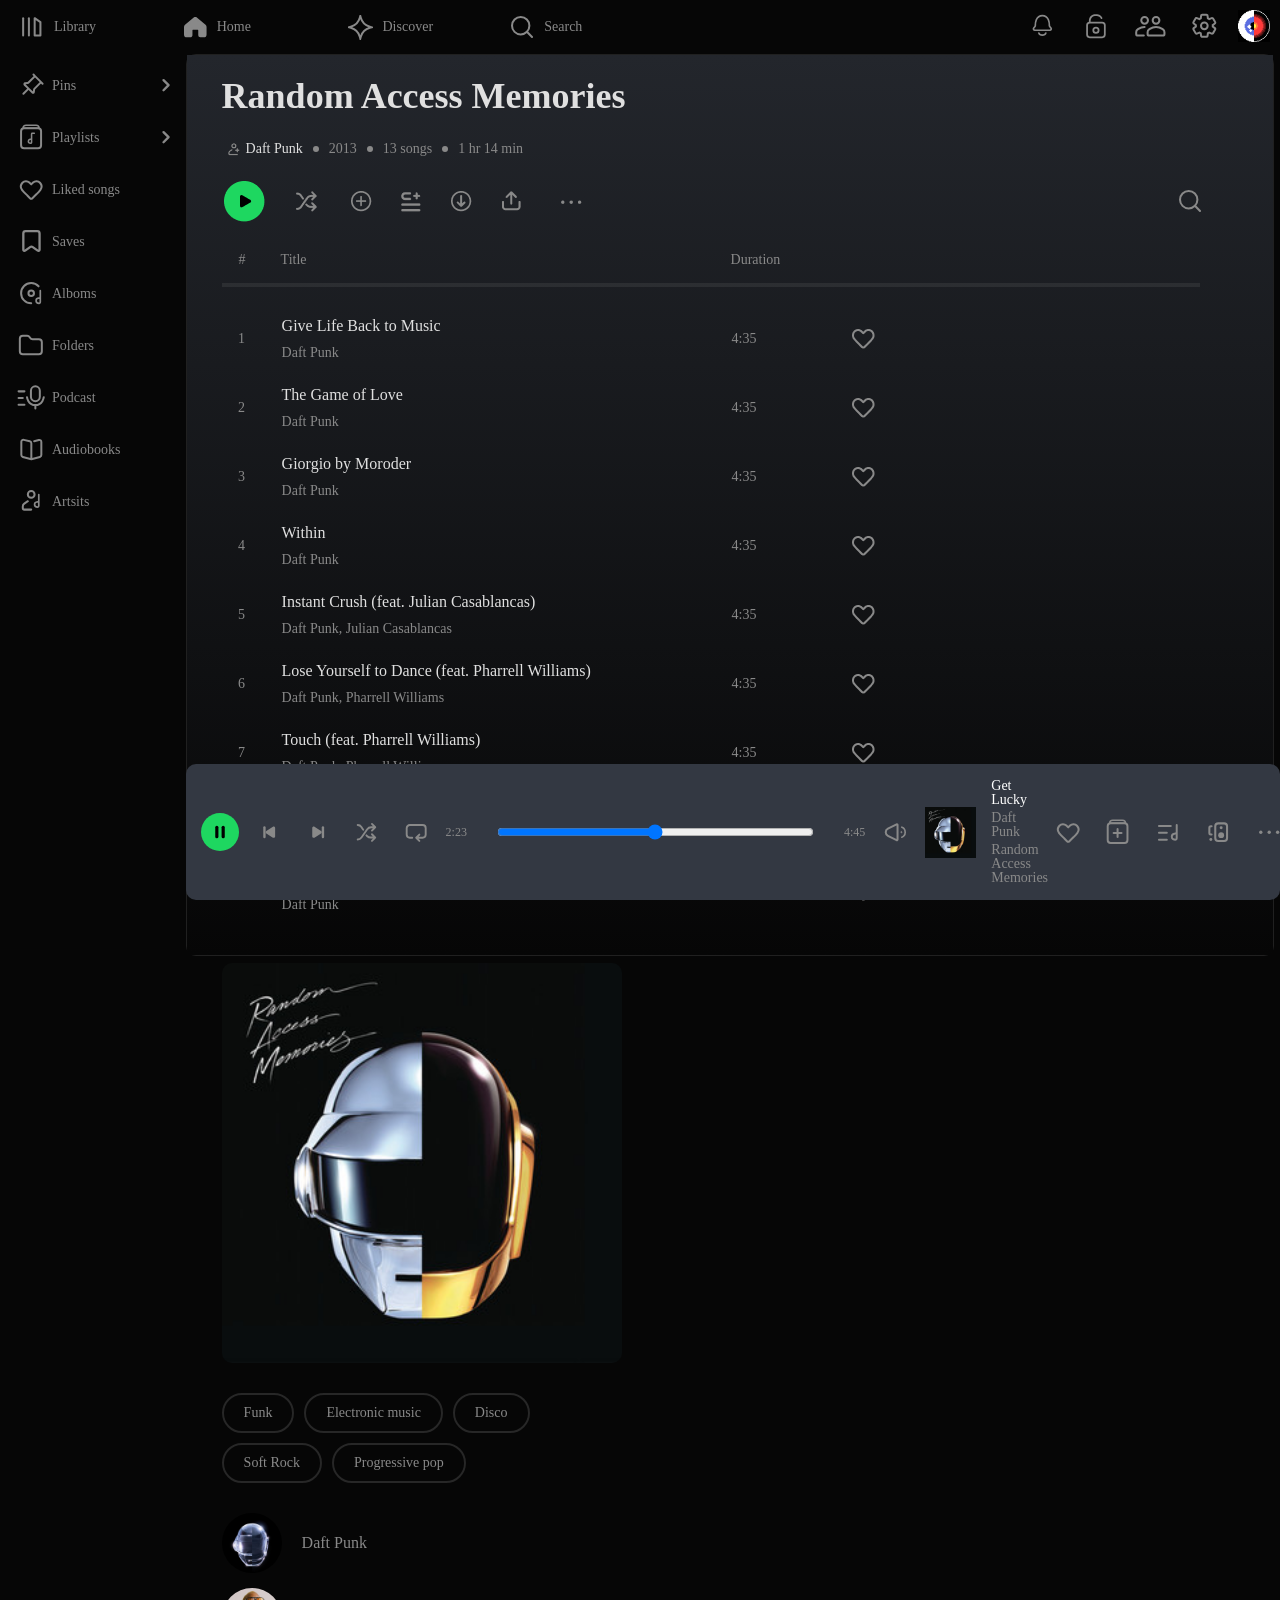
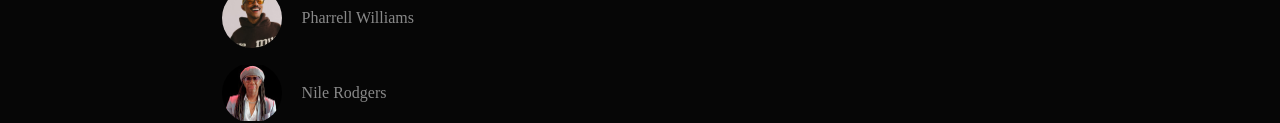
==== commit bf296eb6: "search-artist" ====
--- a/Z-HTMLS/Album.html
+++ b/Z-HTMLS/Album.html
@@ -5,86 +5,87 @@
         <meta name="viewport" content="width=device-width, initial-scale=1.0">
         <title>Album</title>
         <link rel="stylesheet" href="../css/style.css">
+        <link rel="stylesheet" href="../fonts/Satoshi_complete/Satoshi_complete/Fonts/WEB/css/satoshi.css">
     </head>
 
     <body>
         <!-- mobile and desktop header and menu -->
-        <header>
+                        <header>
             <!-- desktop >1200px -->
             <section class="desktop-menu">
                 <figure class="first-section-head">
                     <div class="header-div">
-                        <a href="#">
-                            <img src=".././assets/images/library.svg" alt="#">
+                        <a href="../Z-HTMLS/Library-HTML/Library.html">
+                            <img src="../assets/images/library.svg" alt="#">
                             <p>Library</p>
                         </a>
                     </div>
 
                     <div class="header-div">
-                        <a href="#">
-                            <img src=".././assets/images/home button.svg" alt="#">
+                        <a href="../index.html">
+                            <img src="../assets/images/home button.svg" alt="#">
                             <p>Home</p>
                         </a>
                     </div>
 
                     <div class="header-div">
-                        <a href="#">
-                            <img src=".././assets/images/Star.svg" alt="#">
+                        <a href="../Z-HTMLS/Discover.html">
+                            <img src="../assets/images/Star.svg" alt="#">
                             <p>Discover</p>
                         </a>
                     </div>
 
                     <div class="header-div">
                         <a href="#">
-                            <img src=".././assets/images/search.svg" alt="#">
+                            <img src="../assets/images/search.svg" alt="#">
                             <p>Search</p>
                         </a>
                     </div>
 
                 </figure>
                 <figure class="second-section-head">
-                    <a href="#"><img src=".././assets/images/News.svg" class="green-hover" alt="#"></a>
-                    <a href="#"><img src=".././assets/images/private.svg" class="green-hover" alt="#"></a>
+                    <a href="#"><img src="../assets/images/News.svg" class="green-hover" alt="#"></a>
+                    <a href="#"><img src="../assets/images/private.svg" class="green-hover" alt="#"></a>
 
                     <!-- მარჯვენა საიდბარის ღილაკი -->
                     <label for="right-sidebar" class="right-sidebar-btn">
                         <input type="checkbox" id="right-sidebar" hidden>
-                        <img src=".././assets/images/friends.svg" alt="#" class="checked-color">
+                        <img src="../assets/images/friends.svg" alt="#" class="checked-color">
                     </label>
 
-                    <a href="#"><img src=".././assets/images/settings.svg" class="green-hover" alt="#"></a>
-                    <a href="#"><img src=".././assets/images/profile image.png" class="profile-img" alt="#"></a>
+                    <a href="#"><img src="../assets/images/settings.svg" class="green-hover" alt="#"></a>
+                    <a href="#"><img src="../assets/images/profile image.png" class="profile-img" alt="#"></a>
                 </figure>
             </section>
             <!-- mobile 390px -->
             <section class="mobile-menu">
                 <div class="header-div">
-                    <a href="#">
-                        <img src=".././assets/images/home button.svg" alt="#">
+                    <a href="../index.html">
+                        <img src="../assets/images/home button.svg" alt="#">
                         <p>Home</p>
                     </a>
                 </div>
                 <div class="header-div">
-                    <a href="#">
-                        <img src=".././assets/images/Star.svg" alt="#">
+                    <a href="../Z-HTMLS/Discover.html">
+                        <img src="../assets/images/Star.svg" alt="#">
                         <p>Discover</p>
                     </a>
                 </div>
                 <div class="header-div">
                     <a href="#">
-                        <img src=".././assets/images/search.svg" alt="#">
+                        <img src="../assets/images/search.svg" alt="#">
                         <p>Search</p>
                     </a>
                 </div>
                 <div class="header-div">
-                    <a href="#">
-                        <img src=".././assets/images/library.svg" alt="#">
+                    <a href="../Z-HTMLS/Library-HTML/Library.html">
+                        <img src="../assets/images/library.svg" alt="#">
                         <p>Library</p>
                     </a>
                 </div>
                 <div class="header-div">
                     <a href="#">
-                        <img src=".././assets/images/profile.svg" alt="#">
+                        <img src="../assets/images/profile.svg" alt="#">
                         <p>Me</p>
                     </a>
                 </div>
@@ -104,14 +105,14 @@
                             <img class="arrow" src=".././assets/images/sidebar.svg" alt="#">
                         </li>
                         <li>
-                            <a href="#">
+                            <a href="../Z-HTMLS/Playlist.html">
                                 <img src=".././assets/images/Playlist.svg" alt="#">
                                 <p>Playlists</p>
                             </a>
                             <img class="arrow" src=".././assets/images/sidebar.svg" alt="#">
                         </li>
                         <li>
-                            <a href="#">
+                            <a href="../Z-HTMLS/Library-HTML/Linked-songs.html">
                                 <img src=".././assets/images/liked songs.svg" alt="#">
                                 <p>Liked songs</p>
                             </a>
@@ -123,7 +124,7 @@
                             </a>
                         </li>
                         <li>
-                            <a href="#">
+                            <a href="../Z-HTMLS/Album.html">
                                 <img src=".././assets/images/Alboms.svg" alt="#">
                                 <p>Alboms</p>
                             </a>
@@ -135,7 +136,7 @@
                             </a>
                         </li>
                         <li>
-                            <a href="#">
+                            <a href="Podcasts/Podcast.html">
                                 <img src=".././assets/images/podcast.svg" alt="#">
                                 <p>Podcast</p>
                             </a>
@@ -147,7 +148,7 @@
                             </a>
                         </li>
                         <li>
-                            <a href="#">
+                            <a href="Artists-HTML/Artist-Home.html">
                                 <img src=".././assets/images/Artists.svg" alt="#">
                                 <p>Artsits</p>
                             </a>
@@ -157,21 +158,308 @@
             </aside>
             
 
-
-            <!-- ****************************************** -->
-
-
+            <!-- ************************************ -->
+
+            <!--  M O B I L E  -->
             <section class="main-content">
-                <section>
-
+                <section class="album-background">
+                    <section class="albumList">
+                        <div class="album-search">
+                            <label>
+                                <input type="search" name="album-search" placeholder="Search playlist">
+                                <img src="../assets/images/search.svg" class="Lib-search-Hov">
+                            </label>
+                            <img src="../assets/images/mobile-inf.png">
+                        </div>
+
+                        <div class="imgCenter">
+                            <img src="../assets/images/JovanyJorjo.png" alt="card" title="Random Access Memories">
+                        </div>
+
+
+                        <div class="album-main-center">
+                            <p>Random Access Memories</p>
+
+                            <div class="album-middle-cont">
+                                <p>By <span class="spotify">Spotify</span> </p>
+                                <div></div>
+                                <p> 50 songs </p>
+                                <div></div>
+                                <p> 3 hr 30 min</p>
+                            </div>
+
+                            <div class="Center-last">
+                                <div>
+                                    <img src="../assets/images/plusBag-icon.png" alt="icon">
+                                    <img src="../assets/images/snake-icon.png" alt="icon">
+                                    <img src="../assets/images/download-icon.png" alt="icon">
+                                    <img src="../assets/images/tree-dots.png" alt="icon">
+                                </div>
+                                <div>
+                                    <img src="../assets/images/doubleArrow-icon.png" alt="icon">
+                                    <img src="../assets/images/greenYoutub-icon.png" alt="icon">
+                                </div>
+                            </div>
+                        </div>
+
+
+                        <div class="play-last-content">
+                            <div class="play-cont">
+                                <div>
+                                    <img src="../assets/images/JovanyJorjo.png" class="play-cont-img" alt="Jovany Jorjo" title="Jovany Jorjo">
+                                    <div>
+                                        <p>Get Lucky</p>
+                                        <p>Daft Punk</p>
+                                    </div>
+                                </div>
+                                <img src="../assets/images/tree-dots.png" class="tree-dots" alt="icon" title="three dots">
+                            </div>
+                            
+                            <div class="play-cont">
+                                <div>
+                                    <img src="../assets/images/JovanyJorjo.png" class="play-cont-img" alt="Jovany Jorjo" title="Jovany Jorjo">
+                                    <div>
+                                        <p>Instant Crush</p>
+                                        <p>Daft Punk, Julian Casablancas</p>
+                                    </div>
+                                </div>
+                                <img src="../assets/images/tree-dots.png" class="tree-dots" alt="icon" title="three dots">
+                            </div>
+
+                            <div class="play-cont">
+                                <div>
+                                    <img src="../assets/images/onMelancholy.png" class="play-cont-img" alt="Jovany Jorjo" title="Jovany Jorjo">
+                                    <div>
+                                        <p>On Melancholy Hill</p>
+                                        <p>Gorillaz</p>
+                                    </div>
+                                </div>
+                                <img src="../assets/images/tree-dots.png" class="tree-dots" alt="icon" title="three dots">
+                            </div>
+
+                            <div class="play-cont">
+                                <div>
+                                    <img src="../assets/images/Tained-love.png" class="play-cont-img" alt="Jovany Jorjo" title="Jovany Jorjo">
+                                    <div>
+                                        <p>Tainted Love</p>
+                                        <p>Soft Cell</p>
+                                    </div>
+                                </div>
+                                <img src="../assets/images/tree-dots.png" class="tree-dots" alt="icon" title="three dots">
+                            </div>
+
+                            <div class="play-cont">
+                                <div>
+                                    <img src="../assets/images/oneMoreTime.png" class="play-cont-img" alt="Jovany Jorjo" title="Jovany Jorjo">
+                                    <div>
+                                        <p>One More Time</p>
+                                        <p>Daft Punk</p>
+                                    </div>
+                                </div>
+                                <img src="../assets/images/tree-dots.png" class="tree-dots" alt="icon" title="three dots">
+                            </div>
+
+                            <div class="play-cont">
+                                <div>
+                                    <img src="../assets/images/ElectricFeel.png" class="play-cont-img" alt="Jovany Jorjo" title="Jovany Jorjo">
+                                    <div>
+                                        <p>Electric Feel</p>
+                                        <p>MGMT</p>
+                                    </div>
+                                </div>
+                                <img src="../assets/images/tree-dots.png" class="tree-dots" alt="icon" title="three dots">
+                            </div>
+
+                            <div class="play-cont">
+                                <div>
+                                    <img src="../assets/images/JovanyJorjo.png" class="play-cont-img" alt="Jovany Jorjo" title="Jovany Jorjo">
+                                    <div>
+                                        <p>Give Life Back to Music</p>
+                                        <p>Daft Punk</p>
+                                    </div>
+                                </div>
+                                <img src="../assets/images/tree-dots.png" class="tree-dots" alt="icon" title="three dots">
+                            </div>
+                        </div>
+                    </section>
+                </section>
+
+
+                <!--  D E S K T O P  -->
+                <section class="album-body">
+                    <section class="PlayDeskCont albumDeskCont">
+                        <div class="left-content album-left">
+                            <div class="PlayDesk-head">
+                                <p>Random Access Memories</p>
+
+                                <div class="PlayDesk-middle">
+                                    <span>
+                                        <img src="../assets/images/addFriends.png" alt="icon" class="album-addFriend-icon">
+                                    </span>
+                                    <p><span class="spotify">Daft Punk</span></p>
+                                    <div></div>
+                                    <p> 2013 </p>
+                                    <div></div>
+                                    <p> 13 songs</p>
+                                    <div></div>
+                                    <p>1 hr 14 min</p>
+                                </div>
+
+                                <div class="PlayDesk-last album-head-last">
+                                    <div>
+                                        <img src="../assets/images/greenYoutub-icon.png" alt="icon">
+                                        <img src="../assets/images/doubleArrow-icon.png" alt="icon">
+                                        <img src="../assets/images/plus-circle-icon.png" alt="icon">
+                                        <img src="../assets/images/snake-icon.png" alt="icon">
+                                        <img src="../assets/images/download-icon.png" alt="icon">
+                                        <img src="../assets/images/upload-icon.png" alt="icon">
+                                        <img src="../assets/images/tree-dots.png" alt="icon">
+                                    </div>
+                                    <img src="../assets/images/search.svg" alt="icon">
+                                </div>
+                            </div>
+
+
+                            <div class="album-main-cont">
+                                <div class="album-list-head">
+                                    <p>#</p>
+                                    <p>Title</p>
+                                    <p>Duration</p>
+                                </div>
+
+                                <hr>
+
+                                <div class="album-list-main">
+                                    <div>
+                                        <p>1</p>
+                                        <div>
+                                            <p>Give Life Back to Music</p>
+                                            <p>Daft Punk</p>
+                                        </div>
+                                        <p>4:35</p>
+                                        <img src="../assets/images/heart-icon.png" alt="icon">
+                                    </div>
+
+                                    <div>
+                                        <p>2</p>
+                                        <div>
+                                            <p>The Game of Love</p>
+                                            <p>Daft Punk</p>
+                                        </div>
+                                        <p>4:35</p>
+                                        <img src="../assets/images/heart-icon.png" alt="icon">
+                                    </div>
+
+                                    <div>
+                                        <p>3</p>
+                                        <div>
+                                            <p>Giorgio by Moroder</p>
+                                            <p>Daft Punk</p>
+                                        </div>
+                                        <p>4:35</p>
+                                        <img src="../assets/images/heart-icon.png" alt="icon">
+                                    </div>
+
+                                    <div>
+                                        <p>4</p>
+                                        <div>
+                                            <p>Within</p>
+                                            <p>Daft Punk</p>
+                                        </div>
+                                        <p>4:35</p>
+                                        <img src="../assets/images/heart-icon.png" alt="icon">
+                                    </div>
+
+                                    <div>
+                                        <p>5</p>
+                                        <div>
+                                            <p>Instant Crush (feat. Julian Casablancas)</p>
+                                            <p>Daft Punk, Julian Casablancas</p>
+                                        </div>
+                                        <p>4:35</p>
+                                        <img src="../assets/images/heart-icon.png" alt="icon">
+                                    </div>
+
+                                    <div>
+                                        <p>6</p>
+                                        <div>
+                                            <p>Lose Yourself to Dance (feat. Pharrell Williams)</p>
+                                            <p>Daft Punk, Pharrell Williams</p>
+                                        </div>
+                                        <p>4:35</p>
+                                        <img src="../assets/images/heart-icon.png" alt="icon">
+                                    </div>
+
+                                    <div>
+                                        <p>7</p>
+                                        <div>
+                                            <p>Touch (feat. Pharrell Williams)</p>
+                                            <p>Daft Punk, Pharrell Williams</p>
+                                        </div>
+                                        <p>4:35</p>
+                                        <img src="../assets/images/heart-icon.png" alt="icon">
+                                    </div>
+
+                                    <div>
+                                        <p>8</p>
+                                        <div>
+                                            <p>Get Lucky (feat. Pharrell Williams and Nile Rodgers)</p>
+                                            <p>Daft Punk, Pharrell Williams, Nile Rodgers</p>
+                                        </div>
+                                        <p>4:35</p>
+                                        <img src="../assets/images/heart-icon.png" alt="icon">
+                                    </div>
+
+                                    <div>
+                                        <p>9</p>
+                                        <div>
+                                            <p>Beyond</p>
+                                            <p>Daft Punk</p>
+                                        </div>
+                                        <p>4:35</p>
+                                        <img src="../assets/images/heart-icon.png" alt="icon">
+                                    </div>
+                                </div>
+                            </div>
+                        </div>
+
+
+                        <div class="album-right-content">
+                            <img src="../assets/images/JovanyJorjo.png" alt="img" title="Daft Punk Mix">
+
+                            <div class="right-content-btn">
+                                <div>Funk</div>
+                                <div>Electronic music</div>
+                                <div>Disco</div>
+                                <div>Soft Rock</div>
+                                <div>Progressive pop</div>
+                            </div>
+
+                            <div class="PlayLastRightDiv">
+                                <div>
+                                    <div class="Play-last-img Playimg1">
+                                        <img src="../assets/images/Daft-bleck.png" alt="image">
+                                    </div>
+                                    <p>Daft Punk</p>
+                                </div>
+                                <div>
+                                    <div class="Play-last-img  Playimg2">
+                                        <img src="../assets/images/Pharrell.png" alt="image">
+                                    </div>
+                                    <p>Pharrell Williams</p>
+                                </div>
+                                <div>
+                                    <div class="Play-last-img">
+                                        <img src="../assets/images/Nile.png" alt="image">
+                                    </div>
+                                    <p>Nile Rodgers</p>
+                                </div>
+                            </div>
+                        </div>
+                    </section>
                 </section>
             </section>
-
-
-
-            <!-- ****************************************** -->
-
-
+            <!-- ************************************ -->
 
 
             <!-- ********* rightb side bar ********** -->
@@ -297,4 +585,14 @@
             </section>
         </footer>
     </body>
-</html>+</html>
+
+
+
+
+
+
+
+
+
+
--- a/css/style.css
+++ b/css/style.css
@@ -8,6 +8,7 @@
   width: 100%;
   background-color: #060606;
   color: #E0E0E0;
+  font-family: "satoshi";
 }
 
 html {
@@ -230,7 +231,7 @@
 
 .main-content {
   width: 100%;
-  padding: 0 2rem;
+  padding: 0;
   border: 0.1rem solid #202020;
   border-radius: 1rem;
 }
@@ -291,7 +292,11 @@
   display: none;
 }
 
-@media (min-width: 64rem) {
+.card-container {
+  padding: 0 2rem;
+}
+
+@media (min-width: 1200px) {
   .right-sidebar-section {
     display: block;
   }
@@ -322,15 +327,15 @@
     border-radius: 1rem;
     display: none;
   }
-  body:has(#right-sidebar:checked) .checked-color {
-    filter: brightness(0) saturate(100%) invert(57%) sepia(98%) saturate(400%) hue-rotate(80deg) brightness(110%);
-  }
-  body:has(#right-sidebar:checked) .rightSidebar {
-    display: block;
-  }
   body:has(#right-sidebar:checked) .main-content {
     overflow-x: auto;
     margin-right: 1rem;
+  }
+  body:has(#right-sidebar:checked) .checked-color {
+    filter: brightness(0) saturate(100%) invert(57%) sepia(98%) saturate(400%) hue-rotate(80deg) brightness(110%);
+  }
+  body:has(#right-sidebar:checked) .rightSidebar {
+    display: block;
   }
   body:has(#right-sidebar:checked) .addFriends-img:hover {
     filter: brightness(0) saturate(100%) invert(57%) sepia(98%) saturate(400%) hue-rotate(80deg) brightness(110%);
@@ -413,6 +418,14 @@
     color: #898989;
   }
 }
+.main-content::-webkit-scrollbar {
+  display: none;
+}
+
+.card-container {
+  height: 113%;
+}
+
 .card-title {
   display: flex;
   justify-content: space-between;
@@ -930,6 +943,9 @@
 }
 
 @media (min-width: 1200px) {
+  .card-container {
+    height: 108%;
+  }
   .cards-row1, .cards-row2, .cards-row3 {
     height: 25.3rem;
   }
@@ -1187,14 +1203,14 @@
   gap: 12px;
 }
 
-.card {
+.recent-card-2 {
   position: relative;
   height: 106px;
   border-radius: 8px;
   overflow: hidden;
   padding: 12px;
 }
-.card h2 {
+.recent-card-2 h2 {
   font-size: 17px;
   font-weight: 700;
   line-height: 1.15;
@@ -1202,7 +1218,7 @@
   position: relative;
   z-index: 2;
 }
-.card-image {
+.recent-card-2-image {
   position: absolute;
   width: 72px;
   height: 72px;
@@ -1409,7 +1425,7 @@
 }
 
 /*Desktop*/
-@media (min-width: 1024px) {
+@media (min-width: 1200px) {
   .browse {
     max-width: 1440px;
     padding: 14px 12px 24px;
@@ -1420,25 +1436,23 @@
     gap: 24px;
     width: 100%;
   }
-  .card {
+  .recent-card-2 {
     width: 100%;
     min-width: 0;
     height: 140px;
     border-radius: 8px;
     padding: 16px;
   }
-  .card h2 {
+  .recent-card-2 h2 {
     font-size: 20px;
     line-height: 1.2;
     max-width: 100%;
   }
-  .card-image {
-    width: 85px;
-    height: 85px;
-    right: -8px;
-    bottom: -8px;
-    transform: rotate(24deg);
-    border-radius: 4px;
+  .recent-card-2 .browse-card-image {
+    position: absolute;
+    right: -10px;
+    bottom: -2px;
+    transform: rotate(-15deg);
   }
   .recent-searches {
     display: block;
@@ -1483,12 +1497,6 @@
     display: none;
   }
 }
-body {
-  margin: 0;
-  background-color: #121212;
-  color: #ffffff;
-}
-
 button {
   background: none;
   border: none;
@@ -1581,7 +1589,6 @@
   align-items: center;
 }
 #spotify-artist-profile .navigation-bar {
-  background-color: rgba(18, 18, 18, 0.8);
   display: flex;
   justify-content: flex-start;
   gap: 25px;
@@ -1708,4 +1715,1909 @@
   display: block;
 }
 
+.main-Library {
+  display: block;
+  margin-top: 4rem;
+  padding: 0 2rem;
+}
+
+.Library-main {
+  display: none;
+}
+
+.Lib-Hov:hover {
+  filter: brightness(0) saturate(100%) invert(57%) sepia(98%) saturate(400%) hue-rotate(80deg) brightness(110%);
+}
+.Lib-Hov:hover {
+  transform: scale(1.1);
+  transition: 0.2s;
+  cursor: pointer;
+}
+.Lib-Hov:active {
+  filter: brightness(0) saturate(100%) invert(57%) sepia(98%) saturate(400%) hue-rotate(80deg) brightness(110%);
+}
+.Lib-Hov:active {
+  transform: scale(1.2);
+  transition: 0.2s;
+  cursor: pointer;
+}
+
+.Lib-search-Hov:hover {
+  filter: brightness(0) saturate(100%) invert(57%) sepia(98%) saturate(400%) hue-rotate(80deg) brightness(110%);
+}
+
+.lib-search-head {
+  display: flex;
+  justify-content: space-between;
+  align-items: start;
+}
+
+.lib-search-head > label {
+  width: 30.6rem;
+  height: 5rem;
+}
+
+.lib-search-head > label > input {
+  width: 30.6rem;
+  height: 3.5rem;
+  background-color: #202020;
+  border: none;
+  border-radius: 1rem;
+  font-size: 1.4rem;
+  font-weight: 500;
+  color: #898989;
+  padding-left: 1rem;
+  padding-right: 5rem;
+}
+
+.lib-search-head > label > input::-webkit-search-cancel-button {
+  display: none;
+}
+
+.lib-search-head > label > img {
+  transform: translate(27rem, -2.6rem);
+  width: 2rem;
+}
+
+.lib-search-head > img {
+  margin-left: 1rem;
+}
+
+.lib-head-icons {
+  display: flex;
+  justify-content: start;
+  align-items: center;
+  gap: 4rem;
+  font-size: 1.4rem;
+  font-weight: 400;
+  color: #898989;
+}
+
+.lib-head-icons > div {
+  display: flex;
+  justify-content: center;
+  align-items: center;
+  gap: 1rem;
+}
+
+.lib-head-icons div:last-child {
+  gap: 2rem;
+}
+
+.lib-main-cont div {
+  display: flex;
+  justify-content: space-between;
+  align-items: center;
+  font-weight: 700;
+  font-size: 2rem;
+  height: 9rem;
+}
+
+.lib-main-cont > a > div {
+  color: #E0E0E0;
+}
+
+.lib-main-cont > hr {
+  border: 1px solid #202020;
+}
+
+@media (min-width: 1200px) {
+  .main-Library {
+    display: none;
+  }
+  .Library-main {
+    display: block;
+  }
+  .Library-main {
+    margin: 2rem 2rem;
+    height: 100vh;
+  }
+  .Lib-head-icons {
+    display: flex;
+    justify-content: space-between;
+    align-items: center;
+    margin: 0 1rem;
+    font-size: 1.4rem;
+    font-weight: 400;
+    color: #898989;
+  }
+  .Lib-head-icons img:hover {
+    filter: brightness(0) saturate(100%) invert(57%) sepia(98%) saturate(400%) hue-rotate(80deg) brightness(110%);
+  }
+  .Lib-head-icons img:hover {
+    transform: scale(1.1);
+    transition: 0.2s;
+    cursor: pointer;
+  }
+  .Lib-head-icons img:active {
+    filter: brightness(0) saturate(100%) invert(57%) sepia(98%) saturate(400%) hue-rotate(80deg) brightness(110%);
+  }
+  .Lib-head-icons img:active {
+    transform: scale(1.2);
+    transition: 0.2s;
+    cursor: pointer;
+  }
+  .Lib-head-icons > div {
+    display: flex;
+    justify-content: space-between;
+    align-items: center;
+    width: 41.3rem;
+  }
+  .Lib-head-icons > div > div {
+    display: flex;
+    justify-content: space-between;
+    align-items: center;
+  }
+  .Lib-cards {
+    display: flex;
+    flex-wrap: wrap;
+    gap: 1rem;
+    margin-top: 4rem;
+    width: 100%;
+  }
+  .Lib-cards-container {
+    display: flex;
+    flex-direction: column;
+    position: relative;
+    width: 17rem;
+    height: 25.3rem;
+    font-size: 1.4rem;
+    font-weight: 500;
+  }
+  .card-img {
+    width: 17rem;
+    height: 17rem;
+  }
+  .Lib-circle-img {
+    display: flex;
+    flex-direction: column;
+    align-items: center;
+    font-size: 1.4rem;
+    font-weight: 500;
+    gap: 2rem;
+    position: relative;
+  }
+  .Lib-circle-img img:nth-of-type(1) {
+    width: 17rem;
+    height: 17rem;
+  }
+  .Lib-circle-img .Lib-Pin {
+    display: flex;
+    justify-content: center;
+    align-items: center;
+    width: 4rem;
+    height: 4rem;
+    background-color: #111111;
+    border-radius: 50%;
+    position: absolute;
+    top: 0;
+    right: 0;
+  }
+  .Lib-circle-img .Lib-Pin > img {
+    width: 2.2rem;
+    height: 2.2rem;
+  }
+  .Linkedsongs .Lib-Pin {
+    display: flex;
+    justify-content: center;
+    align-items: center;
+    width: 4rem;
+    height: 4rem;
+    background-color: #111111;
+    border-radius: 50%;
+    position: absolute;
+    top: 0;
+    right: 0;
+  }
+  .Linkedsongs .Lib-Pin .Lib-Pin > img {
+    width: 2.2rem;
+    height: 2.2rem;
+  }
+  .Linkedsongs .Lib-card {
+    display: flex;
+    flex-direction: column;
+    align-items: center;
+  }
+  .Linkedsongs .Lib-card > div:nth-of-type(1) {
+    width: 13.3rem;
+    height: 0.3rem;
+    background-color: rgba(30, 215, 96, 0.1490196078);
+    border-radius: 0.8rem 0.8rem 0 0;
+    border: 0.1rem solid black;
+    box-sizing: content-box;
+    opacity: 1;
+  }
+  .Linkedsongs .Lib-card > div:nth-of-type(2) {
+    width: 15.4rem;
+    height: 0.6rem;
+    background-color: rgba(30, 215, 96, 0.3019607843);
+    border-radius: 0.8rem 0.8rem 0 0;
+  }
+  .Linkedsongs .Lib-card > a > img {
+    border-radius: 0.8rem;
+    border: 0.15rem solid black;
+  }
+  .Linkedsongs .Lib-card-text {
+    font-weight: 500;
+    font-size: 1.4rem;
+    color: #E0E0E0;
+    width: 16.8rem;
+  }
+  .Linkedsongs .Lib-card-text div {
+    display: flex;
+    justify-content: space-between;
+    margin: 0.8rem 0 1.5rem 0;
+  }
+  .Linkedsongs .Lib-card-text > p {
+    font-weight: 400;
+    font-size: 1.2rem;
+    color: #898989;
+  }
+  .Linkedsongs .Lib-card-text > div > p:last-child {
+    color: #1ED760;
+  }
+  .note-card .Lib-Pin {
+    display: flex;
+    justify-content: center;
+    align-items: center;
+    width: 4rem;
+    height: 4rem;
+    background-color: #111111;
+    border-radius: 50%;
+    position: absolute;
+    top: 0;
+    right: 0;
+  }
+  .note-card .Lib-Pin .Lib-Pin > img {
+    width: 2.2rem;
+    height: 2.2rem;
+  }
+  .note-card .Lib-card {
+    display: flex;
+    flex-direction: column;
+    align-items: center;
+  }
+  .note-card .Lib-card > div:nth-of-type(1) {
+    width: 13.3rem;
+    height: 0.3rem;
+    background-color: rgba(115, 115, 115, 0.1490196078);
+    border-radius: 0.8rem 0.8rem 0 0;
+    border: 0.1rem solid black;
+    box-sizing: content-box;
+    opacity: 1;
+  }
+  .note-card .Lib-card > div:nth-of-type(2) {
+    width: 15.4rem;
+    height: 0.6rem;
+    background-color: rgba(115, 115, 115, 0.3019607843);
+    border-radius: 0.8rem 0.8rem 0 0;
+  }
+  .note-card .Lib-card > a > img {
+    border-radius: 0.8rem;
+    border: 0.15rem solid black;
+  }
+  .note-card .Lib-card-text {
+    font-weight: 500;
+    font-size: 1.4rem;
+    color: #E0E0E0;
+    width: 16.8rem;
+  }
+  .note-card .Lib-card-text div {
+    display: flex;
+    justify-content: space-between;
+    margin: 0.8rem 0 1.5rem 0;
+  }
+  .note-card .Lib-card-text > p {
+    font-weight: 400;
+    font-size: 1.2rem;
+    color: #898989;
+  }
+  .note-card .Lib-card-text > div > p:last-child {
+    color: #898989;
+  }
+  .folder .Lib-Pin {
+    display: flex;
+    justify-content: center;
+    align-items: center;
+    width: 4rem;
+    height: 4rem;
+    background-color: #111111;
+    border-radius: 50%;
+    position: absolute;
+    top: 0;
+    right: 0;
+  }
+  .folder .Lib-Pin .Lib-Pin > img {
+    width: 2.2rem;
+    height: 2.2rem;
+  }
+  .folder .Lib-card {
+    display: flex;
+    flex-direction: column;
+    align-items: center;
+  }
+  .folder .Lib-card > div:nth-of-type(1) {
+    width: 13.3rem;
+    height: 0.3rem;
+    background-color: rgba(115, 115, 115, 0.1490196078);
+    border-radius: 0.8rem 0.8rem 0 0;
+    border: 0.1rem solid black;
+    box-sizing: content-box;
+    opacity: 1;
+  }
+  .folder .Lib-card > div:nth-of-type(2) {
+    width: 15.4rem;
+    height: 0.6rem;
+    background-color: rgba(115, 115, 115, 0.3019607843);
+    border-radius: 0.8rem 0.8rem 0 0;
+  }
+  .folder .Lib-card > a > img {
+    border-radius: 0.8rem;
+    border: 0.15rem solid black;
+  }
+  .folder .Lib-card-text {
+    font-weight: 500;
+    font-size: 1.4rem;
+    color: #E0E0E0;
+    width: 16.8rem;
+  }
+  .folder .Lib-card-text div {
+    display: flex;
+    justify-content: space-between;
+    margin: 0.8rem 0 1.5rem 0;
+  }
+  .folder .Lib-card-text > p {
+    font-weight: 400;
+    font-size: 1.2rem;
+    color: #898989;
+  }
+  .folder .Lib-card-text > div > p:last-child {
+    color: #898989;
+  }
+  .folder .Lib-card > div:first-child {
+    opacity: 0;
+  }
+  .folder .Lib-card > div:nth-of-type(2) {
+    height: 0.8rem;
+    width: 7.4rem;
+    transform: translateX(-4rem);
+  }
+  .meteora .Lib-Pin {
+    display: flex;
+    justify-content: center;
+    align-items: center;
+    width: 4rem;
+    height: 4rem;
+    background-color: #111111;
+    border-radius: 50%;
+    position: absolute;
+    top: 0;
+    right: 0;
+  }
+  .meteora .Lib-Pin .Lib-Pin > img {
+    width: 2.2rem;
+    height: 2.2rem;
+  }
+  .meteora .Lib-card {
+    display: flex;
+    flex-direction: column;
+    align-items: center;
+  }
+  .meteora .Lib-card > div:nth-of-type(1) {
+    width: 13.3rem;
+    height: 0.3rem;
+    border-radius: 0.8rem 0.8rem 0 0;
+    border: 0.1rem solid black;
+    box-sizing: content-box;
+    opacity: 0;
+  }
+  .meteora .Lib-card > div:nth-of-type(2) {
+    width: 15.4rem;
+    height: 0.6rem;
+    background-color: rgba(166, 145, 116, 0.3019607843);
+    border-radius: 0.8rem 0.8rem 0 0;
+  }
+  .meteora .Lib-card > a > img {
+    border-radius: 0.8rem;
+    border: 0.15rem solid black;
+  }
+  .meteora .Lib-card-text {
+    font-weight: 500;
+    font-size: 1.4rem;
+    color: #E0E0E0;
+    width: 16.8rem;
+  }
+  .meteora .Lib-card-text div {
+    display: flex;
+    justify-content: space-between;
+    margin: 0.8rem 0 1.5rem 0;
+  }
+  .meteora .Lib-card-text > p {
+    font-weight: 400;
+    font-size: 1.2rem;
+    color: #898989;
+  }
+  .meteora .Lib-card > div:nth-of-type(2) {
+    height: 0.7rem;
+  }
+  .meteora .Lib-card-text p:first-child {
+    color: #E0E0E0;
+    font-size: 1.4rem;
+    font-weight: 500;
+    margin: 1rem 0;
+  }
+  .Random-Access .Lib-Pin {
+    display: flex;
+    justify-content: center;
+    align-items: center;
+    width: 4rem;
+    height: 4rem;
+    background-color: #111111;
+    border-radius: 50%;
+    position: absolute;
+    top: 0;
+    right: 0;
+  }
+  .Random-Access .Lib-Pin .Lib-Pin > img {
+    width: 2.2rem;
+    height: 2.2rem;
+  }
+  .Random-Access .Lib-card {
+    display: flex;
+    flex-direction: column;
+    align-items: center;
+  }
+  .Random-Access .Lib-card > div:nth-of-type(1) {
+    width: 13.3rem;
+    height: 0.3rem;
+    background-color: rgba(115, 115, 115, 0.1490196078);
+    border-radius: 0.8rem 0.8rem 0 0;
+    border: 0.1rem solid black;
+    box-sizing: content-box;
+    opacity: 0;
+  }
+  .Random-Access .Lib-card > div:nth-of-type(2) {
+    width: 15.4rem;
+    height: 0.6rem;
+    background-color: rgba(115, 115, 115, 0.3019607843);
+    border-radius: 0.8rem 0.8rem 0 0;
+  }
+  .Random-Access .Lib-card > a > img {
+    border-radius: 0.8rem;
+    border: 0.15rem solid black;
+  }
+  .Random-Access .Lib-card-text {
+    font-weight: 500;
+    font-size: 1.4rem;
+    color: #E0E0E0;
+    width: 16.8rem;
+  }
+  .Random-Access .Lib-card-text div {
+    display: flex;
+    justify-content: space-between;
+    margin: 0.8rem 0 1.5rem 0;
+  }
+  .Random-Access .Lib-card-text > p {
+    font-weight: 400;
+    font-size: 1.2rem;
+    color: #898989;
+  }
+  .Random-Access .Lib-card-text > div > p:last-child {
+    color: #898989;
+  }
+  .Random-Access .Lib-card > div:nth-of-type(2) {
+    height: 0.7rem;
+  }
+  .Random-Access .Lib-Pin > img {
+    width: 2.2rem;
+    height: 2.2rem;
+  }
+  .Abbey .Lib-card {
+    display: flex;
+    flex-direction: column;
+    align-items: center;
+  }
+  .Abbey .Lib-card > div:nth-of-type(1) {
+    width: 13.3rem;
+    height: 0.3rem;
+    background-color: rgba(115, 115, 115, 0.1490196078);
+    border-radius: 0.8rem 0.8rem 0 0;
+    border: 0.1rem solid black;
+    box-sizing: content-box;
+    opacity: 0;
+  }
+  .Abbey .Lib-card > div:nth-of-type(2) {
+    width: 15.4rem;
+    height: 0.6rem;
+    background-color: rgba(117, 164, 150, 0.3019607843);
+    border-radius: 0.8rem 0.8rem 0 0;
+  }
+  .Abbey .Lib-card > a > img {
+    border-radius: 0.8rem;
+    border: 0.15rem solid black;
+  }
+  .Abbey .Lib-card-text {
+    font-weight: 500;
+    font-size: 1.4rem;
+    color: #E0E0E0;
+    width: 16.8rem;
+  }
+  .Abbey .Lib-card-text div {
+    display: flex;
+    justify-content: space-between;
+    margin: 0.8rem 0 1.5rem 0;
+  }
+  .Abbey .Lib-card-text > p {
+    font-weight: 400;
+    font-size: 1.2rem;
+    color: #898989;
+  }
+  .Abbey .Lib-card-text > div > p:last-child {
+    color: #898989;
+  }
+  .Abbey .Lib-card > div:nth-of-type(2) {
+    height: 0.7rem;
+  }
+  .Hols .Lib-card {
+    display: flex;
+    flex-direction: column;
+    align-items: center;
+  }
+  .Hols .Lib-card > div:nth-of-type(1) {
+    width: 13.3rem;
+    height: 0.3rem;
+    background-color: rgba(115, 115, 115, 0.1490196078);
+    border-radius: 0.8rem 0.8rem 0 0;
+    border: 0.1rem solid black;
+    box-sizing: content-box;
+    opacity: 0;
+  }
+  .Hols .Lib-card > div:nth-of-type(2) {
+    width: 15.4rem;
+    height: 0.6rem;
+    background-color: rgba(98, 120, 177, 0.3019607843);
+    border-radius: 0.8rem 0.8rem 0 0;
+  }
+  .Hols .Lib-card > a > img {
+    border-radius: 0.8rem;
+    border: 0.15rem solid black;
+  }
+  .Hols .Lib-card-text {
+    font-weight: 500;
+    font-size: 1.4rem;
+    color: #E0E0E0;
+    width: 16.8rem;
+  }
+  .Hols .Lib-card-text div {
+    display: flex;
+    justify-content: space-between;
+    margin: 0.8rem 0 1.5rem 0;
+  }
+  .Hols .Lib-card-text > p {
+    font-weight: 400;
+    font-size: 1.2rem;
+    color: #898989;
+  }
+  .Hols .Lib-card-text > div > p:last-child {
+    color: #898989;
+  }
+  .Hols .Lib-card > div:nth-of-type(2) {
+    height: 0.7rem;
+  }
+  .Lib-cards > div:nth-of-type(13) .Lib-card {
+    display: flex;
+    flex-direction: column;
+    align-items: center;
+  }
+  .Lib-cards > div:nth-of-type(13) .Lib-card > div:nth-of-type(1) {
+    width: 13.3rem;
+    height: 0.3rem;
+    background-color: rgba(149, 230, 211, 0.1490196078);
+    border-radius: 0.8rem 0.8rem 0 0;
+    border: 0.1rem solid black;
+    box-sizing: content-box;
+    opacity: 1;
+  }
+  .Lib-cards > div:nth-of-type(13) .Lib-card > div:nth-of-type(2) {
+    width: 15.4rem;
+    height: 0.6rem;
+    background-color: rgba(149, 230, 211, 0.3019607843);
+    border-radius: 0.8rem 0.8rem 0 0;
+  }
+  .Lib-cards > div:nth-of-type(13) .Lib-card > a > img {
+    border-radius: 0.8rem;
+    border: 0.15rem solid black;
+  }
+  .Lib-cards > div:nth-of-type(13) .Lib-card-text {
+    font-weight: 500;
+    font-size: 1.4rem;
+    color: #E0E0E0;
+    width: 16.8rem;
+  }
+  .Lib-cards > div:nth-of-type(13) .Lib-card-text div {
+    display: flex;
+    justify-content: space-between;
+    margin: 0.8rem 0 1.5rem 0;
+  }
+  .Lib-cards > div:nth-of-type(13) .Lib-card-text > p {
+    font-weight: 400;
+    font-size: 1.2rem;
+    color: #898989;
+  }
+  .Lib-cards > div:nth-of-type(13) .Lib-card-text > div > p:last-child {
+    color: #95E6D3;
+  }
+  .Lib-cards > div:nth-of-type(14) .Lib-card {
+    display: flex;
+    flex-direction: column;
+    align-items: center;
+  }
+  .Lib-cards > div:nth-of-type(14) .Lib-card > div:nth-of-type(1) {
+    width: 13.3rem;
+    height: 0.3rem;
+    background-color: rgba(244, 184, 189, 0.1490196078);
+    border-radius: 0.8rem 0.8rem 0 0;
+    border: 0.1rem solid black;
+    box-sizing: content-box;
+    opacity: 1;
+  }
+  .Lib-cards > div:nth-of-type(14) .Lib-card > div:nth-of-type(2) {
+    width: 15.4rem;
+    height: 0.6rem;
+    background-color: rgba(244, 184, 189, 0.3019607843);
+    border-radius: 0.8rem 0.8rem 0 0;
+  }
+  .Lib-cards > div:nth-of-type(14) .Lib-card > a > img {
+    border-radius: 0.8rem;
+    border: 0.15rem solid black;
+  }
+  .Lib-cards > div:nth-of-type(14) .Lib-card-text {
+    font-weight: 500;
+    font-size: 1.4rem;
+    color: #E0E0E0;
+    width: 16.8rem;
+  }
+  .Lib-cards > div:nth-of-type(14) .Lib-card-text div {
+    display: flex;
+    justify-content: space-between;
+    margin: 0.8rem 0 1.5rem 0;
+  }
+  .Lib-cards > div:nth-of-type(14) .Lib-card-text > p {
+    font-weight: 400;
+    font-size: 1.2rem;
+    color: #898989;
+  }
+  .Lib-cards > div:nth-of-type(14) .Lib-card-text > div > p:last-child {
+    color: #F4B8BD;
+  }
+  .Lib-cards > div:nth-of-type(15) .Lib-card {
+    display: flex;
+    flex-direction: column;
+    align-items: center;
+  }
+  .Lib-cards > div:nth-of-type(15) .Lib-card > div:nth-of-type(1) {
+    width: 13.3rem;
+    height: 0.3rem;
+    background-color: rgba(195, 231, 183, 0.1490196078);
+    border-radius: 0.8rem 0.8rem 0 0;
+    border: 0.1rem solid black;
+    box-sizing: content-box;
+    opacity: 1;
+  }
+  .Lib-cards > div:nth-of-type(15) .Lib-card > div:nth-of-type(2) {
+    width: 15.4rem;
+    height: 0.6rem;
+    background-color: rgba(195, 231, 183, 0.3019607843);
+    border-radius: 0.8rem 0.8rem 0 0;
+  }
+  .Lib-cards > div:nth-of-type(15) .Lib-card > a > img {
+    border-radius: 0.8rem;
+    border: 0.15rem solid black;
+  }
+  .Lib-cards > div:nth-of-type(15) .Lib-card-text {
+    font-weight: 500;
+    font-size: 1.4rem;
+    color: #E0E0E0;
+    width: 16.8rem;
+  }
+  .Lib-cards > div:nth-of-type(15) .Lib-card-text div {
+    display: flex;
+    justify-content: space-between;
+    margin: 0.8rem 0 1.5rem 0;
+  }
+  .Lib-cards > div:nth-of-type(15) .Lib-card-text > p {
+    font-weight: 400;
+    font-size: 1.2rem;
+    color: #898989;
+  }
+  .Lib-cards > div:nth-of-type(15) .Lib-card-text > div > p:last-child {
+    color: #C3E7B7;
+  }
+  .Lib-cards > div:nth-of-type(16) .Lib-card {
+    display: flex;
+    flex-direction: column;
+    align-items: center;
+  }
+  .Lib-cards > div:nth-of-type(16) .Lib-card > div:nth-of-type(1) {
+    width: 13.3rem;
+    height: 0.3rem;
+    background-color: rgba(204, 246, 101, 0.1490196078);
+    border-radius: 0.8rem 0.8rem 0 0;
+    border: 0.1rem solid black;
+    box-sizing: content-box;
+    opacity: 1;
+  }
+  .Lib-cards > div:nth-of-type(16) .Lib-card > div:nth-of-type(2) {
+    width: 15.4rem;
+    height: 0.6rem;
+    background-color: rgba(204, 246, 101, 0.3019607843);
+    border-radius: 0.8rem 0.8rem 0 0;
+  }
+  .Lib-cards > div:nth-of-type(16) .Lib-card > a > img {
+    border-radius: 0.8rem;
+    border: 0.15rem solid black;
+  }
+  .Lib-cards > div:nth-of-type(16) .Lib-card-text {
+    font-weight: 500;
+    font-size: 1.4rem;
+    color: #E0E0E0;
+    width: 16.8rem;
+  }
+  .Lib-cards > div:nth-of-type(16) .Lib-card-text div {
+    display: flex;
+    justify-content: space-between;
+    margin: 0.8rem 0 1.5rem 0;
+  }
+  .Lib-cards > div:nth-of-type(16) .Lib-card-text > p {
+    font-weight: 400;
+    font-size: 1.2rem;
+    color: #898989;
+  }
+  .Lib-cards > div:nth-of-type(16) .Lib-card-text > div > p:last-child {
+    color: #CCF665;
+  }
+  .Lib-cards > div:nth-of-type(17) .Lib-card {
+    display: flex;
+    flex-direction: column;
+    align-items: center;
+  }
+  .Lib-cards > div:nth-of-type(17) .Lib-card > div:nth-of-type(1) {
+    width: 13.3rem;
+    height: 0.3rem;
+    background-color: rgba(249, 231, 44, 0.1490196078);
+    border-radius: 0.8rem 0.8rem 0 0;
+    border: 0.1rem solid black;
+    box-sizing: content-box;
+    opacity: 1;
+  }
+  .Lib-cards > div:nth-of-type(17) .Lib-card > div:nth-of-type(2) {
+    width: 15.4rem;
+    height: 0.6rem;
+    background-color: rgba(249, 231, 44, 0.3019607843);
+    border-radius: 0.8rem 0.8rem 0 0;
+  }
+  .Lib-cards > div:nth-of-type(17) .Lib-card > a > img {
+    border-radius: 0.8rem;
+    border: 0.15rem solid black;
+  }
+  .Lib-cards > div:nth-of-type(17) .Lib-card-text {
+    font-weight: 500;
+    font-size: 1.4rem;
+    color: #E0E0E0;
+    width: 16.8rem;
+  }
+  .Lib-cards > div:nth-of-type(17) .Lib-card-text div {
+    display: flex;
+    justify-content: space-between;
+    margin: 0.8rem 0 1.5rem 0;
+  }
+  .Lib-cards > div:nth-of-type(17) .Lib-card-text > p {
+    font-weight: 400;
+    font-size: 1.2rem;
+    color: #898989;
+  }
+  .Lib-cards > div:nth-of-type(17) .Lib-card-text > div > p:last-child {
+    color: #F9E72C;
+  }
+  .Lib-cards > div:nth-of-type(18) .Lib-card {
+    display: flex;
+    flex-direction: column;
+    align-items: center;
+  }
+  .Lib-cards > div:nth-of-type(18) .Lib-card > div:nth-of-type(1) {
+    width: 13.3rem;
+    height: 0.3rem;
+    background-color: rgba(155, 240, 226, 0.1490196078);
+    border-radius: 0.8rem 0.8rem 0 0;
+    border: 0.1rem solid black;
+    box-sizing: content-box;
+    opacity: 1;
+  }
+  .Lib-cards > div:nth-of-type(18) .Lib-card > div:nth-of-type(2) {
+    width: 15.4rem;
+    height: 0.6rem;
+    background-color: rgba(155, 240, 226, 0.3019607843);
+    border-radius: 0.8rem 0.8rem 0 0;
+  }
+  .Lib-cards > div:nth-of-type(18) .Lib-card > a > img {
+    border-radius: 0.8rem;
+    border: 0.15rem solid black;
+  }
+  .Lib-cards > div:nth-of-type(18) .Lib-card-text {
+    font-weight: 500;
+    font-size: 1.4rem;
+    color: #E0E0E0;
+    width: 16.8rem;
+  }
+  .Lib-cards > div:nth-of-type(18) .Lib-card-text div {
+    display: flex;
+    justify-content: space-between;
+    margin: 0.8rem 0 1.5rem 0;
+  }
+  .Lib-cards > div:nth-of-type(18) .Lib-card-text > p {
+    font-weight: 400;
+    font-size: 1.2rem;
+    color: #898989;
+  }
+  .Lib-cards > div:nth-of-type(18) .Lib-card-text > div > p:last-child {
+    color: #9BF0E2;
+  }
+  .Lib-card:hover {
+    transform: scale(1.02);
+    transition: 0.1s;
+  }
+  .Lib-card:active {
+    transform: scale(1.03);
+    transition: 0.1s;
+  }
+}
+.playMainCont {
+  width: 100%;
+  height: 135vh;
+  background: linear-gradient(#2a3770, #060606);
+}
+
+.playList {
+  padding: 4rem 2rem 0 2rem;
+}
+
+.play-search {
+  display: flex;
+  justify-content: space-between;
+  align-items: start;
+}
+
+.play-search > label {
+  width: 30.6rem;
+  height: 5rem;
+}
+
+.play-search > label > input {
+  width: 30.6rem;
+  height: 3.5rem;
+  background-color: #3b4680;
+  border: none;
+  border-radius: 1rem;
+  font-size: 1.4rem;
+  font-weight: 500;
+  color: #898989;
+  padding-left: 1rem;
+  padding-right: 5rem;
+}
+
+.play-search > label > input::-webkit-search-cancel-button {
+  display: none;
+}
+
+.play-search > label > img {
+  transform: translate(27rem, -2.6rem);
+  width: 2rem;
+}
+
+.play-search > img {
+  margin-left: 1rem;
+}
+
+.play-search > img:hover {
+  filter: brightness(0) saturate(100%) invert(57%) sepia(98%) saturate(400%) hue-rotate(80deg) brightness(110%);
+}
+.play-search > img:hover {
+  transform: scale(1.1);
+  transition: 0.2s;
+  cursor: pointer;
+}
+.play-search > img:active {
+  filter: brightness(0) saturate(100%) invert(57%) sepia(98%) saturate(400%) hue-rotate(80deg) brightness(110%);
+}
+.play-search > img:active {
+  transform: scale(1.2);
+  transition: 0.2s;
+  cursor: pointer;
+}
+
+.imgCenter {
+  display: flex;
+  justify-content: center;
+  align-items: center;
+  width: 100%;
+  height: 21.1rem;
+  margin: 2rem 0;
+}
+
+.imgCenter > img {
+  width: 21.1rem;
+  height: 21.1rem;
+}
+
+.play-main-center > p:first-child {
+  font-size: 2rem;
+  font-weight: 700;
+  color: #E0E0E0;
+}
+
+.middle-cont {
+  display: flex;
+  justify-content: start;
+  align-items: center;
+  font-size: 1.4rem;
+  font-weight: 400;
+  color: #898989;
+  margin: 2rem 0;
+}
+
+.middle-cont > div {
+  padding: 0.3rem;
+  background-color: #898989;
+  border-radius: 50%;
+  margin: 0 1rem;
+}
+
+.Center-last {
+  display: flex;
+  justify-content: space-between;
+  align-items: center;
+  margin-bottom: 3rem;
+}
+
+.Center-last > div:first-child > img:hover {
+  filter: brightness(0) saturate(100%) invert(57%) sepia(98%) saturate(400%) hue-rotate(80deg) brightness(110%);
+}
+.Center-last > div:first-child > img:hover {
+  transform: scale(1.1);
+  transition: 0.2s;
+  cursor: pointer;
+}
+.Center-last > div:first-child > img:active {
+  filter: brightness(0) saturate(100%) invert(57%) sepia(98%) saturate(400%) hue-rotate(80deg) brightness(110%);
+}
+.Center-last > div:first-child > img:active {
+  transform: scale(1.2);
+  transition: 0.2s;
+  cursor: pointer;
+}
+
+.Center-last > div:last-child > img:first-child:hover {
+  filter: brightness(0) saturate(100%) invert(57%) sepia(98%) saturate(400%) hue-rotate(80deg) brightness(110%);
+}
+.Center-last > div:last-child > img:first-child:hover {
+  transform: scale(1.1);
+  transition: 0.2s;
+  cursor: pointer;
+}
+.Center-last > div:last-child > img:first-child:active {
+  filter: brightness(0) saturate(100%) invert(57%) sepia(98%) saturate(400%) hue-rotate(80deg) brightness(110%);
+}
+.Center-last > div:last-child > img:first-child:active {
+  transform: scale(1.2);
+  transition: 0.2s;
+  cursor: pointer;
+}
+
+.Center-last > div:first-child,
+.Center-last > div:last-child {
+  display: flex;
+  justify-content: space-between;
+  align-items: center;
+}
+
+.Center-last > div:first-child {
+  margin-left: 0.8rem;
+  width: 19rem;
+}
+
+.Center-last > div:last-child {
+  width: 9rem;
+}
+
+.play-last-content {
+  display: flex;
+  flex-direction: column;
+  gap: 2rem;
+}
+
+.play-cont {
+  display: flex;
+  justify-content: space-between;
+  align-items: center;
+}
+
+.play-cont > div {
+  display: flex;
+  justify-content: space-between;
+  align-items: center;
+  gap: 1rem;
+}
+
+.play-cont > div > div {
+  display: flex;
+  flex-direction: column;
+  gap: 1rem;
+}
+
+.play-cont > div > div > p:first-child {
+  font-size: 1.6rem;
+  font-weight: 500;
+}
+
+.play-cont > div > div > p:last-child {
+  font-size: 1.4rem;
+  font-weight: 400;
+  color: #898989;
+}
+
+.play-cont-img {
+  width: 5.1rem;
+  height: 5.1rem;
+  border-radius: 0.3rem;
+  cursor: pointer;
+}
+
+.play-cont-img:hover {
+  transform: scale(1.02);
+  transition: 0.1s;
+}
+
+.play-cont-img:active {
+  transform: scale(1.05);
+  transition: 0.1s;
+}
+
+.tree-dots {
+  width: 4rem;
+  height: 4rem;
+}
+.tree-dots:hover {
+  filter: brightness(0) saturate(100%) invert(57%) sepia(98%) saturate(400%) hue-rotate(80deg) brightness(110%);
+}
+.tree-dots:hover {
+  transform: scale(1.1);
+  transition: 0.2s;
+  cursor: pointer;
+}
+.tree-dots:active {
+  filter: brightness(0) saturate(100%) invert(57%) sepia(98%) saturate(400%) hue-rotate(80deg) brightness(110%);
+}
+.tree-dots:active {
+  transform: scale(1.2);
+  transition: 0.2s;
+  cursor: pointer;
+}
+
+.spotify {
+  color: #E0E0E0;
+}
+
+.PlayDeskCont {
+  display: none;
+}
+
+.playMainCont {
+  display: block;
+}
+
+@media (min-width: 1200px) {
+  .playMainCont {
+    display: none;
+  }
+  .PlayDeskCont {
+    display: block;
+    padding: 2rem 3.5rem 0 3.5rem;
+    display: flex;
+    justify-content: space-between;
+    flex-wrap: wrap;
+  }
+  .Play-color {
+    width: 100%;
+    height: 120%;
+    background: linear-gradient(#2a3770, #060606);
+    border-radius: 1rem;
+  }
+  .PlayDesk-head > p:first-child {
+    font-size: 3.6rem;
+    font-weight: 700;
+    color: #E0E0E0;
+  }
+  .PlayDesk-middle {
+    display: flex;
+    justify-content: start;
+    align-items: center;
+    font-size: 1.4rem;
+    font-weight: 400;
+    color: #898989;
+    margin: 2rem 0;
+  }
+  .PlayDesk-middle > div {
+    padding: 0.3rem;
+    background-color: #898989;
+    border-radius: 50%;
+    margin: 0 1rem;
+  }
+  .PlayDesk-last {
+    display: flex;
+    justify-content: space-between;
+    align-items: center;
+    width: 103.3rem;
+    margin-bottom: 3rem;
+    margin-left: 0.2rem;
+  }
+  .PlayDesk-last > div > img:nth-of-type(1n+2):hover {
+    filter: brightness(0) saturate(100%) invert(57%) sepia(98%) saturate(400%) hue-rotate(80deg) brightness(110%);
+  }
+  .PlayDesk-last > div > img:nth-of-type(1n+2):hover {
+    transform: scale(1.1);
+    transition: 0.2s;
+    cursor: pointer;
+  }
+  .PlayDesk-last > div > img:nth-of-type(1n+2):active {
+    filter: brightness(0) saturate(100%) invert(57%) sepia(98%) saturate(400%) hue-rotate(80deg) brightness(110%);
+  }
+  .PlayDesk-last > div > img:nth-of-type(1n+2):active {
+    transform: scale(1.2);
+    transition: 0.2s;
+    cursor: pointer;
+  }
+  .PlayDesk-last > img:hover {
+    filter: brightness(0) saturate(100%) invert(57%) sepia(98%) saturate(400%) hue-rotate(80deg) brightness(110%);
+  }
+  .PlayDesk-last > img:hover {
+    transform: scale(1.1);
+    transition: 0.2s;
+    cursor: pointer;
+  }
+  .PlayDesk-last > img:active {
+    filter: brightness(0) saturate(100%) invert(57%) sepia(98%) saturate(400%) hue-rotate(80deg) brightness(110%);
+  }
+  .PlayDesk-last > img:active {
+    transform: scale(1.2);
+    transition: 0.2s;
+    cursor: pointer;
+  }
+  .PlayDesk-last > div:first-child,
+  .PlayDesk-last > div:last-child {
+    display: flex;
+    justify-content: space-between;
+    align-items: center;
+  }
+  .PlayDesk-last > div:first-child {
+    width: 36.7rem;
+  }
+  .PlayDesk-main {
+    width: 106rem;
+    font-size: 1.4rem;
+    font-weight: 400;
+    color: #898989;
+  }
+  .Play-lists-head {
+    width: 77.2rem;
+    display: flex;
+    justify-content: space-between;
+    align-items: center;
+  }
+  .Play-lists-head div {
+    width: 6rem;
+    margin-left: 2rem;
+    display: flex;
+    justify-content: space-between;
+    align-items: center;
+  }
+  .PlayDesk-main > hr {
+    width: 104rem;
+    border: 2px solid rgba(137, 137, 137, 0.1490196078);
+    margin: 2rem 0;
+  }
+  .PlayDesk-main-inner {
+    display: flex;
+    flex-direction: column;
+    gap: 1.5rem;
+  }
+  .PlayDesk-cont {
+    display: flex;
+    align-items: center;
+    gap: 1rem;
+  }
+  .PlayDesk-cont .heart-icon {
+    width: 2.35rem;
+    height: 2.02rem;
+  }
+  .PlayDesk-cont .heart-icon:hover {
+    filter: brightness(0) saturate(100%) invert(57%) sepia(98%) saturate(400%) hue-rotate(80deg) brightness(110%);
+  }
+  .PlayDesk-cont .heart-icon:hover {
+    transform: scale(1.1);
+    transition: 0.2s;
+    cursor: pointer;
+  }
+  .PlayDesk-cont .heart-icon:active {
+    filter: brightness(0) saturate(100%) invert(57%) sepia(98%) saturate(400%) hue-rotate(80deg) brightness(110%);
+  }
+  .PlayDesk-cont .heart-icon:active {
+    transform: scale(1.2);
+    transition: 0.2s;
+    cursor: pointer;
+  }
+  .PlayDesk-cont > p:nth-of-type(1) {
+    font-size: 1.6rem;
+    font-weight: 500;
+    padding: 2rem;
+  }
+  .PlayDesk-cont > div {
+    display: flex;
+    justify-content: start;
+    align-items: center;
+    gap: 1rem;
+    width: 31.5rem;
+  }
+  .PlayDesk-cont > div > div > p:first-child {
+    font-size: 1.6rem;
+    font-weight: 500;
+    color: #E0E0E0;
+  }
+  .PlayDesk-cont > div > div {
+    display: flex;
+    flex-direction: column;
+    gap: 1rem;
+  }
+  .PlayDesk-cont > p:nth-of-type(2) {
+    width: 33rem;
+  }
+  .PlayDesk-cont > p:nth-of-type(3) {
+    width: 7rem;
+  }
+  .left-content {
+    margin-bottom: 5rem;
+  }
+  .right-content {
+    display: flex;
+    flex-direction: column;
+    gap: 3rem;
+    width: 32rem;
+  }
+  .right-content > img {
+    border-radius: 1rem;
+    width: 32rem;
+    height: 32rem;
+  }
+  .right-content-btn {
+    display: flex;
+    flex-direction: row;
+    flex-wrap: wrap;
+    gap: 1rem;
+    font-size: 1.4rem;
+    font-weight: 400;
+    color: #898989;
+  }
+  .right-content-btn > div {
+    padding: 1rem 2rem;
+    border-radius: 44px;
+    border: 2px solid rgba(137, 137, 137, 0.2509803922);
+  }
+  .right-content-btn > div:hover {
+    background-color: aliceblue;
+    color: #060606;
+    transition: 0.2s;
+    cursor: pointer;
+    user-select: none;
+    transform: scale(1.05);
+  }
+  .PlayLastRightDiv {
+    display: flex;
+    flex-direction: column;
+    gap: 1.5rem;
+    width: 20.9rem;
+    font-size: 1.6rem;
+    font-weight: 500;
+    color: #898989;
+  }
+  .PlayLastRightDiv img {
+    width: 10rem;
+  }
+  .PlayLastRightDiv .Play-last-img {
+    width: 6rem;
+    height: 6rem;
+    border-radius: 50%;
+    overflow: hidden;
+    display: flex;
+    justify-content: center;
+    align-items: center;
+  }
+  .PlayLastRightDiv .Playimg1 > img {
+    width: 6rem;
+  }
+  .PlayLastRightDiv .Playimg2 > img {
+    width: 6rem;
+  }
+  .PlayLastRightDiv > div {
+    display: flex;
+    align-items: center;
+    gap: 2rem;
+  }
+}
+.albumList {
+  padding: 4rem 2rem 0 2rem;
+  height: 115rem;
+  background: linear-gradient(#333842, #060606);
+}
+
+.album-background {
+  width: 100%;
+  height: 85rem;
+  background: linear-gradient(#333842, #060606);
+  border: 0px;
+}
+
+.album-search {
+  display: flex;
+  justify-content: space-between;
+  align-items: start;
+}
+
+.album-search > label {
+  width: 30.6rem;
+  height: 5rem;
+}
+
+.album-search > label > input {
+  width: 30.6rem;
+  height: 3.5rem;
+  background-color: #292e38;
+  border: none;
+  border-radius: 1rem;
+  font-size: 1.4rem;
+  font-weight: 500;
+  color: #898989;
+  padding-left: 1rem;
+  padding-right: 5rem;
+}
+
+.album-search > label > input::-webkit-search-cancel-button {
+  display: none;
+}
+
+.album-search > label > img {
+  transform: translate(27rem, -2.6rem);
+  width: 2rem;
+}
+
+.album-search > img {
+  margin-left: 1rem;
+}
+
+.album-search > img:hover {
+  filter: brightness(0) saturate(100%) invert(57%) sepia(98%) saturate(400%) hue-rotate(80deg) brightness(110%);
+}
+.album-search > img:hover {
+  transform: scale(1.1);
+  transition: 0.2s;
+  cursor: pointer;
+}
+.album-search > img:active {
+  filter: brightness(0) saturate(100%) invert(57%) sepia(98%) saturate(400%) hue-rotate(80deg) brightness(110%);
+}
+.album-search > img:active {
+  transform: scale(1.2);
+  transition: 0.2s;
+  cursor: pointer;
+}
+
+.album-main-center > p:first-child {
+  text-align: center;
+  font-size: 2rem;
+  font-weight: 700;
+  color: #E0E0E0;
+}
+
+.album-middle-cont {
+  display: flex;
+  justify-content: center;
+  align-items: center;
+  font-size: 1.4rem;
+  font-weight: 400;
+  color: #898989;
+  margin: 2rem 0;
+}
+
+.album-middle-cont > div {
+  padding: 0.3rem;
+  background-color: #898989;
+  border-radius: 50%;
+  margin: 0 1rem;
+}
+
+.album-background {
+  display: block;
+}
+
+.album-main-cont {
+  display: none;
+}
+
+@media (min-width: 1200px) {
+  .album-background {
+    display: none;
+  }
+  .album-main-cont {
+    display: block;
+  }
+  .album-left,
+  .album-head-last {
+    width: 97.8rem;
+  }
+  .albumDeskCont {
+    background: linear-gradient(#23262c, #060606);
+    height: 90rem;
+  }
+  .album-body {
+    width: 100%;
+    border-radius: 1rem;
+  }
+  .PlayDesk-middle > span:first-child {
+    display: flex;
+    justify-content: center;
+    align-items: center;
+    width: 2.4rem;
+    height: 2.4rem;
+  }
+  .album-addFriend-icon {
+    width: 1.4rem;
+    height: 1.5rem;
+  }
+  .album-right-content {
+    display: flex;
+    flex-direction: column;
+    gap: 3rem;
+    width: 40rem;
+  }
+  .album-right-content > img {
+    border-radius: 1rem;
+    width: 40rem;
+    height: 40rem;
+  }
+  .album-main-cont {
+    font-size: 1.4rem;
+    font-weight: 400;
+    color: #898989;
+  }
+  .album-main-cont > hr {
+    border: 0.2rem solid rgba(137, 137, 137, 0.1490196078);
+    margin: 1.5rem 0 3rem 0;
+  }
+  .album-list-head {
+    display: flex;
+  }
+  .album-list-head > p:nth-of-type(1) {
+    width: 4.2rem;
+    margin-left: 1.7rem;
+  }
+  .album-list-head > p:nth-of-type(2) {
+    width: 45rem;
+  }
+  .album-list-main {
+    display: flex;
+    flex-direction: column;
+    gap: 2.5rem;
+    letter-spacing: 3%;
+  }
+  .album-list-main > div {
+    display: flex;
+    align-items: center;
+  }
+  .album-list-main > div > p:nth-of-type(2) {
+    width: 12rem;
+  }
+  .album-list-main > div > p:first-child {
+    display: flex;
+    justify-content: center;
+    align-items: center;
+    width: 4rem;
+    height: 4rme;
+    margin-right: 2rem;
+  }
+  .album-list-main > div > div {
+    display: flex;
+    flex-direction: column;
+    gap: 1rem;
+    width: 45rem;
+  }
+  .album-list-main > div > div > p:first-child {
+    font-size: 1.6rem;
+    font-weight: 500;
+    color: #E0E0E0;
+  }
+  .album-list-main > div > img {
+    width: 2.357rem;
+    height: 2.021rem;
+  }
+  .album-list-main > div > img:hover {
+    filter: brightness(0) saturate(100%) invert(57%) sepia(98%) saturate(400%) hue-rotate(80deg) brightness(110%);
+  }
+  .album-list-main > div > img:hover {
+    transform: scale(1.1);
+    transition: 0.2s;
+    cursor: pointer;
+  }
+  .album-list-main > div > img:active {
+    filter: brightness(0) saturate(100%) invert(57%) sepia(98%) saturate(400%) hue-rotate(80deg) brightness(110%);
+  }
+  .album-list-main > div > img:active {
+    transform: scale(1.2);
+    transition: 0.2s;
+    cursor: pointer;
+  }
+}
+.liked-songs-page-header {
+  display: flex;
+  justify-content: space-between;
+  align-items: center;
+  width: 100%;
+  padding: 1rem 1rem 0 2rem;
+  right: 3rem;
+  position: sticky;
+  background-color: #060606;
+}
+.liked-songs-page-header figure button {
+  background-color: transparent;
+  border: none;
+  border-radius: 50%;
+}
+.liked-songs-page-header figure button:hover {
+  background-color: rgba(137, 137, 137, 0.1019607843);
+}
+.liked-songs-page-header figure button img:hover {
+  filter: brightness(0) saturate(100%) invert(57%) sepia(98%) saturate(400%) hue-rotate(80deg) brightness(110%);
+}
+.liked-songs-page-header .liked-songs-page-add-button-container {
+  display: flex;
+  justify-content: center;
+  align-items: center;
+}
+.liked-songs-page-header .liked-songs-page-button-container {
+  display: flex;
+  justify-content: space-between;
+  align-items: center;
+}
+.liked-songs-page-header .liked-songs-page-button-container div {
+  display: flex;
+  justify-content: center;
+  align-items: center;
+  gap: 1rem;
+  width: auto;
+}
+.liked-songs-page-header .liked-songs-page-button-container p {
+  font-size: 1.4rem;
+  font-weight: 400;
+  line-height: 100%;
+  letter-spacing: 3%;
+  line-height: 100%;
+}
+
+.liked-song-grid-container {
+  margin-top: 2rem;
+  width: 100%;
+  max-height: 60vh;
+  overflow-y: auto;
+  overflow-x: hidden;
+}
+.liked-song-grid-container .grid-container-item {
+  display: grid;
+  justify-content: start;
+  grid-template-columns: 4.2fr 30fr 30fr 7fr 4fr;
+  padding: 0.8rem 1rem;
+}
+.liked-song-grid-container .grid-container-item p {
+  font-size: 1.4rem;
+  font-weight: 400;
+  line-height: 100%;
+  letter-spacing: 3%;
+  color: #898989;
+}
+.liked-song-grid-container .grid-container-item span {
+  font-size: 1.4rem;
+  font-weight: 400;
+  line-height: 100%;
+  letter-spacing: 3%;
+  color: #898989;
+}
+.liked-song-grid-container .grid-container-item .music-img-and-name {
+  display: flex;
+  justify-content: start;
+  align-items: center;
+  gap: 0.4rem;
+}
+.liked-song-grid-container .grid-container-item .music-img-and-name img {
+  width: 5.1rem;
+}
+.liked-song-grid-container .grid-container-item .music-img-and-name h2 {
+  font-size: 1.6rem;
+  font-weight: 400;
+  line-height: 100%;
+  letter-spacing: 3%;
+  padding-bottom: 1rem;
+}
+.liked-song-grid-container .border {
+  border-bottom: 0.2rem solid rgba(137, 137, 137, 0.1490196078);
+  position: sticky;
+  top: 0;
+  width: 100%;
+  background-color: #060606;
+}
+
+.liked-song-grid-container .grid-container-item .music-img-and-name {
+  min-width: 0;
+}
+
+.liked-song-grid-container .grid-container-item .music-img-and-name > div {
+  min-width: 0;
+}
+
+.liked-song-grid-container .grid-container-item .music-img-and-name > div h2,
+.liked-song-grid-container .grid-container-item .music-img-and-name > div p {
+  white-space: nowrap;
+  overflow: hidden;
+  text-overflow: ellipsis;
+}
+
+.liked-song-grid-container::-webkit-scrollbar {
+  display: none;
+}
+
+.main-content-for-songs {
+  background: linear-gradient(180deg, #060606, rgba(138, 157, 187, 0.18));
+  width: 85%;
+  padding: 0 2rem;
+  border: 0.1rem solid #202020;
+  border-radius: 1rem;
+}
+
+.song-information {
+  display: flex;
+  justify-content: center;
+  align-items: center;
+  gap: 9rem;
+  padding: 3.7rem 15rem 3.7rem 6rem;
+  width: 100%;
+}
+.song-information figure img {
+  width: 50rem;
+  border-radius: 1rem;
+}
+.song-information article {
+  display: flex;
+  justify-content: center;
+  align-items: start;
+  flex-direction: column;
+  gap: 2rem;
+  width: 100%;
+}
+.song-information article h1 {
+  font-size: 3.6rem;
+  font-weight: 700;
+  line-height: 100%;
+  color: #E0E0E0;
+}
+.song-information article div {
+  display: flex;
+  justify-content: center;
+  align-items: center;
+  gap: 1rem;
+}
+.song-information article div p {
+  color: #E0E0E0;
+}
+.song-information article div span {
+  display: inline-block;
+  color: #898989;
+}
+.song-information article div span:hover {
+  filter: brightness(0) saturate(100%) invert(57%) sepia(98%) saturate(400%) hue-rotate(80deg) brightness(110%);
+}
+.song-information article div p, .song-information article div span {
+  font-size: 1.4rem;
+  font-weight: 400;
+  line-height: 100%;
+  letter-spacing: 3%;
+}
+.song-information article div img {
+  width: 2rem;
+}
+.song-information article div a {
+  display: flex;
+  justify-content: space-between;
+  align-items: center;
+}
+.song-information article div a:hover {
+  filter: brightness(0) saturate(100%) invert(57%) sepia(98%) saturate(400%) hue-rotate(80deg) brightness(110%);
+  cursor: pointer;
+}
+.song-information article div button {
+  background-color: transparent;
+  border: none;
+}
+.song-information article div button img {
+  width: 4rem;
+}
+.song-information article div button img:hover {
+  filter: brightness(0) saturate(100%) invert(57%) sepia(98%) saturate(400%) hue-rotate(80deg) brightness(110%);
+  cursor: pointer;
+}
+.song-information article div .pause-song-page:hover {
+  filter: none !important;
+  cursor: pointer;
+}
+.song-information article .information div {
+  width: 0.3rem;
+  height: 0.3rem;
+  border-radius: 50%;
+  background-color: #898989;
+}
+.song-information article .ganres {
+  display: flex;
+  justify-content: center;
+  align-items: center;
+  flex-direction: row;
+  gap: 1rem;
+}
+.song-information article .ganres p {
+  padding: 1rem 2rem;
+  border: 0.2rem solid rgba(137, 137, 137, 0.2509803922);
+  font-size: 1.4rem;
+  font-weight: 400;
+  line-height: 100%;
+  letter-spacing: 3%;
+  color: #898989;
+  border-radius: 4.4rem;
+}
+
+.song-information article .authors {
+  display: flex;
+  justify-content: center;
+  align-items: start;
+  flex-direction: column;
+  gap: 2rem;
+}
+.song-information article .authors .authors-section {
+  display: flex;
+  justify-content: start;
+  align-items: center;
+  gap: 4rem;
+}
+.song-information article .authors .authors-section img {
+  width: 6rem;
+}
+.song-information article .authors .authors-section .txt-container {
+  display: flex;
+  justify-content: center;
+  align-items: start;
+  flex-direction: column;
+  gap: 1rem;
+}
+.song-information article .authors .authors-section .txt-container p {
+  font-size: 1.6rem;
+  font-weight: 400;
+  line-height: 100%;
+  letter-spacing: 3%;
+}
+.song-information article .authors .authors-section .txt-container h2 {
+  font-size: 1.6rem;
+  font-weight: 500;
+  line-height: 100%;
+  color: #E0E0E0;
+}
+
+.buttons {
+  display: flex;
+  justify-content: start;
+  align-items: center;
+  gap: 3rem;
+}
+.buttons button {
+  padding: 0.8rem 1rem;
+  border: none;
+  background-color: transparent;
+}
+.buttons button p {
+  font-size: 1.4rem;
+  font-weight: 400;
+  line-height: 100%;
+  letter-spacing: 3%;
+  color: #E0E0E0;
+}
+.buttons p::after {
+  content: "";
+  position: absolute;
+  bottom: 0;
+  height: 0.2rem;
+  width: 0rem;
+  background-color: green;
+  transition: width 0.3s ease;
+}
+.buttons p:hover::after {
+  width: 8rem;
+  translate: -6rem;
+}
+.buttons button::before {
+  content: "";
+  position: absolute;
+  bottom: 0;
+  right: 0;
+  left: 14.5%;
+  height: 0.2rem;
+  background-color: rgba(137, 137, 137, 0.2);
+}
+
+.main-content-for-songs::-webkit-scrollbar {
+  display: none;
+  overflow-y: hidden;
+  overflow-x: hidden;
+  height: 100vh;
+}
+
+.lyrics {
+  display: flex;
+  justify-content: start;
+  align-items: start;
+  gap: 7rem;
+  margin-top: 7rem;
+}
+.lyrics figure {
+  display: flex;
+  justify-content: center;
+  align-items: center;
+  top: 0;
+  flex-direction: column;
+  gap: 1.2rem;
+}
+.lyrics figure img:hover {
+  filter: brightness(0) saturate(100%) invert(57%) sepia(98%) saturate(400%) hue-rotate(80deg) brightness(110%);
+}
+.lyrics article {
+  width: 50rem;
+}
+.lyrics article p {
+  font-size: 2.8rem;
+  font-weight: 700;
+  letter-spacing: 3%;
+  line-height: 100%;
+  text-align: center;
+}
+
 /*# sourceMappingURL=style.css.map */
--- a/fonts/Satoshi_complete/Satoshi_complete/Fonts/WEB/css/satoshi.css
+++ b/fonts/Satoshi_complete/Satoshi_complete/Fonts/WEB/css/satoshi.css
@@ -0,0 +1,148 @@
+/**
+* @license
+*
+* Font Family: Satoshi
+* Designed by: Deni Anggara
+* URL: https://www.fontshare.com/fonts/satoshi
+* © 2026 Indian Type Foundry
+*
+* Satoshi Light 
+* Satoshi LightItalic 
+* Satoshi Regular 
+* Satoshi Italic 
+* Satoshi Medium 
+* Satoshi MediumItalic 
+* Satoshi Bold 
+* Satoshi BoldItalic 
+* Satoshi Black 
+* Satoshi BlackItalic 
+* Satoshi Variable (Variable font)
+* Satoshi VariableItalic (Variable font)
+
+*
+*/
+@font-face {
+  font-family: 'Satoshi-Light';
+  src: url('../fonts/Satoshi-Light.woff2') format('woff2'),
+       url('../fonts/Satoshi-Light.woff') format('woff'),
+       url('../fonts/Satoshi-Light.ttf') format('truetype');
+  font-weight: 300;
+  font-display: swap;
+  font-style: normal;
+}
+@font-face {
+  font-family: 'Satoshi-LightItalic';
+  src: url('../fonts/Satoshi-LightItalic.woff2') format('woff2'),
+       url('../fonts/Satoshi-LightItalic.woff') format('woff'),
+       url('../fonts/Satoshi-LightItalic.ttf') format('truetype');
+  font-weight: 300;
+  font-display: swap;
+  font-style: italic;
+}
+@font-face {
+  font-family: 'Satoshi-Regular';
+  src: url('../fonts/Satoshi-Regular.woff2') format('woff2'),
+       url('../fonts/Satoshi-Regular.woff') format('woff'),
+       url('../fonts/Satoshi-Regular.ttf') format('truetype');
+  font-weight: 400;
+  font-display: swap;
+  font-style: normal;
+}
+@font-face {
+  font-family: 'Satoshi-Italic';
+  src: url('../fonts/Satoshi-Italic.woff2') format('woff2'),
+       url('../fonts/Satoshi-Italic.woff') format('woff'),
+       url('../fonts/Satoshi-Italic.ttf') format('truetype');
+  font-weight: 400;
+  font-display: swap;
+  font-style: italic;
+}
+@font-face {
+  font-family: 'Satoshi-Medium';
+  src: url('../fonts/Satoshi-Medium.woff2') format('woff2'),
+       url('../fonts/Satoshi-Medium.woff') format('woff'),
+       url('../fonts/Satoshi-Medium.ttf') format('truetype');
+  font-weight: 500;
+  font-display: swap;
+  font-style: normal;
+}
+@font-face {
+  font-family: 'Satoshi-MediumItalic';
+  src: url('../fonts/Satoshi-MediumItalic.woff2') format('woff2'),
+       url('../fonts/Satoshi-MediumItalic.woff') format('woff'),
+       url('../fonts/Satoshi-MediumItalic.ttf') format('truetype');
+  font-weight: 500;
+  font-display: swap;
+  font-style: italic;
+}
+@font-face {
+  font-family: 'Satoshi-Bold';
+  src: url('../fonts/Satoshi-Bold.woff2') format('woff2'),
+       url('../fonts/Satoshi-Bold.woff') format('woff'),
+       url('../fonts/Satoshi-Bold.ttf') format('truetype');
+  font-weight: 700;
+  font-display: swap;
+  font-style: normal;
+}
+@font-face {
+  font-family: 'Satoshi-BoldItalic';
+  src: url('../fonts/Satoshi-BoldItalic.woff2') format('woff2'),
+       url('../fonts/Satoshi-BoldItalic.woff') format('woff'),
+       url('../fonts/Satoshi-BoldItalic.ttf') format('truetype');
+  font-weight: 700;
+  font-display: swap;
+  font-style: italic;
+}
+@font-face {
+  font-family: 'Satoshi-Black';
+  src: url('../fonts/Satoshi-Black.woff2') format('woff2'),
+       url('../fonts/Satoshi-Black.woff') format('woff'),
+       url('../fonts/Satoshi-Black.ttf') format('truetype');
+  font-weight: 900;
+  font-display: swap;
+  font-style: normal;
+}
+@font-face {
+  font-family: 'Satoshi-BlackItalic';
+  src: url('../fonts/Satoshi-BlackItalic.woff2') format('woff2'),
+       url('../fonts/Satoshi-BlackItalic.woff') format('woff'),
+       url('../fonts/Satoshi-BlackItalic.ttf') format('truetype');
+  font-weight: 900;
+  font-display: swap;
+  font-style: italic;
+}
+/**
+* This is a variable font
+* You can control variable axes as shown below:
+* font-variation-settings: wght 900.0;
+*
+* available axes:
+'wght' (range from 300.0 to 900.0
+*/
+@font-face {
+  font-family: 'Satoshi-Variable';
+  src: url('../fonts/Satoshi-Variable.woff2') format('woff2'),
+       url('../fonts/Satoshi-Variable.woff') format('woff'),
+       url('../fonts/Satoshi-Variable.ttf') format('truetype');
+  font-weight: 300 900;
+  font-display: swap;
+  font-style: normal;
+}
+/**
+* This is a variable font
+* You can control variable axes as shown below:
+* font-variation-settings: wght 900.0;
+*
+* available axes:
+'wght' (range from 300.0 to 900.0
+*/
+@font-face {
+  font-family: 'Satoshi-VariableItalic';
+  src: url('../fonts/Satoshi-VariableItalic.woff2') format('woff2'),
+       url('../fonts/Satoshi-VariableItalic.woff') format('woff'),
+       url('../fonts/Satoshi-VariableItalic.ttf') format('truetype');
+  font-weight: 300 900;
+  font-display: swap;
+  font-style: italic;
+}
+
